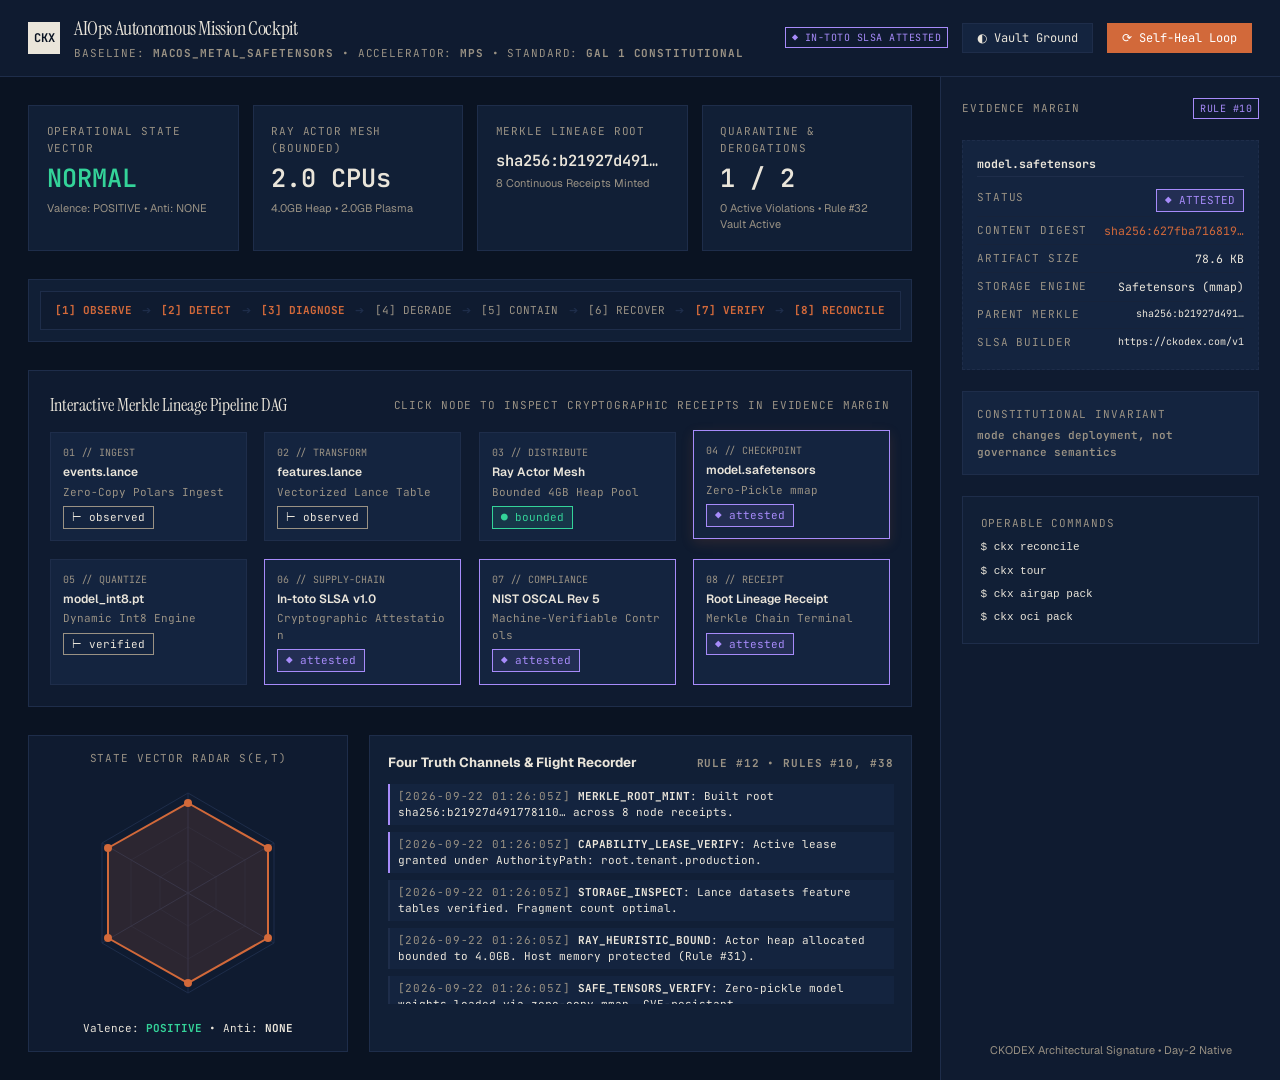
==== docs/static/cockpit.html @ 1296662a "feat(catalog): add ModelArtifactDataset for Safetensors cross-pipeline persistence - Implement Model" ====
<!DOCTYPE html>
<html lang="en" data-theme="vault">
<head>
  <meta charset="UTF-8">
  <meta name="viewport" content="width=device-width, initial-scale=1.0">
  <title>CKODEX AIOps Autonomous Mission Cockpit</title>
  <!-- Google Fonts: Instrument Serif, Geist, JetBrains Mono -->
  <link rel="preconnect" href="https://fonts.googleapis.com">
  <link rel="preconnect" href="https://fonts.gstatic.com" crossorigin>
  <link href="https://fonts.googleapis.com/css2?family=Geist:wght@300;400;500;600;700&family=Instrument+Serif:ital@0;1&family=JetBrains+Mono:wght@400;500;600;700&display=swap" rel="stylesheet">
  <style>
    /* ==========================================================================
       CKODEX-DS-3 v3.0.0 "Evidence Editorial" Semantic Color Budget & Tokens
       ========================================================================== */
    :root, [data-theme="ledger"] {
      --ck-paper: #F6F1E8;
      --ck-surface: #FFFFFF;
      --ck-surface-2: #ECE6DA;
      --ck-surface-card: #FAF6EF;
      --ck-ink: #211B14;
      --ck-tone: #6E6457;
      --ck-border: #DCD5C9;
      --ck-border-subtle: #E8E2D6;
      --ck-rust: #B4532A;
      --ck-violet: #6D28D9;
      --ck-red: #B91C1C;
      --ck-green: #15803D;
      --ck-glow: rgba(180, 83, 42, 0.08);
      --ck-dag-wire: #B8ADA0;
      --ck-dag-active: #B4532A;
    }
    [data-theme="vault"] {
      --ck-paper: #0A1322;
      --ck-surface: #0F1B30;
      --ck-surface-2: #14243F;
      --ck-surface-card: #111F36;
      --ck-ink: #EAE5DA;
      --ck-tone: #9A9284;
      --ck-border: #1E2D4A;
      --ck-border-subtle: #16233B;
      --ck-rust: #D2693A;
      --ck-violet: #A78BFA;
      --ck-red: #F87171;
      --ck-green: #34D399;
      --ck-glow: rgba(210, 105, 58, 0.15);
      --ck-dag-wire: #2A3C5E;
      --ck-dag-active: #D2693A;
    }

    * { box-sizing: border-box; margin: 0; padding: 0; }
    html, body {
      background: var(--ck-paper);
      color: var(--ck-ink);
      font-family: 'Geist', -apple-system, BlinkMacSystemFont, 'Segoe UI', Roboto, sans-serif;
      font-size: 14px;
      line-height: 1.5;
      min-height: 100vh;
      transition: background 0.25s ease, color 0.25s ease;
    }

    /* Typography */
    .ck-display { font-family: 'Instrument Serif', Georgia, serif; font-weight: 400; }
    .ck-mono { font-family: 'JetBrains Mono', ui-monospace, SFMono-Regular, monospace; font-variant-ligatures: none; }
    .ck-label { font-family: 'JetBrains Mono', monospace; font-size: 11px; text-transform: uppercase; letter-spacing: 0.08em; color: var(--ck-tone); }
    .ck-invariant { font-family: 'JetBrains Mono', monospace; font-size: 11px; font-weight: 600; color: var(--ck-tone); }

    /* Layout Shell */
    .ck-shell {
      display: flex;
      flex-direction: column;
      min-height: 100vh;
    }
    header.ck-header {
      display: flex;
      align-items: center;
      justify-content: space-between;
      padding: 1rem 2rem;
      border-bottom: 1px solid var(--ck-border);
      background: var(--ck-surface);
    }
    .ck-brand {
      display: flex;
      align-items: center;
      gap: 1rem;
    }
    .ck-badge-logo {
      display: inline-flex;
      align-items: center;
      justify-content: center;
      width: 32px;
      height: 32px;
      background: var(--ck-ink);
      color: var(--ck-paper);
      font-weight: 700;
      font-family: 'JetBrains Mono', monospace;
      font-size: 12px;
    }
    .ck-title-group h1 {
      font-size: 1.4rem;
      color: var(--ck-ink);
      letter-spacing: -0.02em;
    }
    .ck-controls {
      display: flex;
      align-items: center;
      gap: 1rem;
    }

    .ck-btn {
      font-family: 'JetBrains Mono', monospace;
      font-size: 12px;
      padding: 6px 14px;
      border: 1px solid var(--ck-border);
      background: var(--ck-surface-2);
      color: var(--ck-ink);
      cursor: pointer;
      display: inline-flex;
      align-items: center;
      gap: 6px;
      transition: all 0.15s ease;
    }
    .ck-btn:hover {
      border-color: var(--ck-rust);
      color: var(--ck-rust);
    }
    .ck-btn-rust {
      background: var(--ck-rust);
      color: #FFFFFF !important;
      border-color: var(--ck-rust);
    }
    .ck-btn-rust:hover {
      opacity: 0.92;
    }

    /* Main Console Surface & Evidence Margin */
    .ck-body-grid {
      display: grid;
      grid-template-columns: 1fr 340px;
      flex: 1;
      min-height: calc(100vh - 120px);
    }
    .ck-main-content {
      padding: 2rem;
      display: flex;
      flex-direction: column;
      gap: 2rem;
      overflow-y: auto;
    }
    aside.ck-margin {
      border-left: 1px solid var(--ck-border);
      background: var(--ck-surface);
      padding: 1.5rem;
      display: flex;
      flex-direction: column;
      gap: 1.5rem;
      overflow-y: auto;
    }

    /* Card geometry: Quiet square card & Attested sealed cut-corner */
    .ck-card {
      background: var(--ck-surface-card);
      border: 1px solid var(--ck-border);
      padding: 1.25rem;
      position: relative;
    }
    .ck-sealed {
      clip-path: polygon(10px 0, 100% 0, 100% calc(100% - 10px), calc(100% - 10px) 100%, 0 100%, 0 10px);
      border: 1px solid var(--ck-violet);
    }
    .ck-card h3 {
      font-size: 0.95rem;
      margin-bottom: 0.75rem;
      display: flex;
      align-items: center;
      justify-content: space-between;
    }

    /* Claim chips */
    .ck-chip {
      font-family: 'JetBrains Mono', monospace;
      font-size: 11px;
      padding: 2px 8px;
      display: inline-flex;
      align-items: center;
      gap: 4px;
      border: 1px solid var(--ck-border);
      background: var(--ck-surface-2);
      color: var(--ck-ink);
    }
    .ck-chip.attested {
      border-color: var(--ck-violet);
      color: var(--ck-violet);
      background: rgba(167, 139, 250, 0.1);
    }
    .ck-chip.observed {
      border-color: var(--ck-tone);
      color: var(--ck-ink);
    }
    .ck-chip.quarantined {
      border-color: var(--ck-red);
      color: var(--ck-red);
      background: rgba(248, 113, 113, 0.1);
    }
    .ck-chip.healthy {
      border-color: var(--ck-green);
      color: var(--ck-green);
      background: rgba(52, 211, 153, 0.1);
    }

    /* Top Banner / Metrics Bento */
    .ck-bento {
      display: grid;
      grid-template-columns: repeat(4, 1fr);
      gap: 1rem;
    }
    .ck-metric-val {
      font-size: 1.8rem;
      font-family: 'JetBrains Mono', monospace;
      font-weight: 600;
      color: var(--ck-ink);
      margin-top: 0.25rem;
    }
    .ck-metric-sub {
      font-size: 11px;
      color: var(--ck-tone);
      margin-top: 0.15rem;
    }

    /* Interactive Pipeline Merkle DAG */
    .ck-dag-canvas {
      background: var(--ck-surface);
      border: 1px solid var(--ck-border);
      padding: 1.5rem;
      position: relative;
    }
    .ck-dag-nodes {
      display: grid;
      grid-template-columns: repeat(4, 1fr);
      gap: 1.25rem;
      margin-top: 1rem;
    }
    .ck-node {
      background: var(--ck-surface-2);
      border: 1px solid var(--ck-border);
      padding: 0.85rem;
      cursor: pointer;
      transition: all 0.2s ease;
      position: relative;
    }
    .ck-node:hover, .ck-node.active {
      border-color: var(--ck-rust);
      transform: translateY(-2px);
      box-shadow: 0 4px 12px var(--ck-glow);
    }
    .ck-node.sealed {
      border-color: var(--ck-violet);
    }
    .ck-node-num {
      font-family: 'JetBrains Mono', monospace;
      font-size: 10px;
      color: var(--ck-tone);
    }
    .ck-node-name {
      font-weight: 600;
      font-size: 12px;
      margin: 0.2rem 0;
    }
    .ck-node-sub {
      font-family: 'JetBrains Mono', monospace;
      font-size: 11px;
      color: var(--ck-tone);
      word-break: break-all;
    }

    /* Autonomic Control Loop */
    .ck-loop-bar {
      display: flex;
      align-items: center;
      justify-content: space-between;
      padding: 0.75rem 1rem;
      background: var(--ck-surface);
      border: 1px solid var(--ck-border);
      font-family: 'JetBrains Mono', monospace;
      font-size: 11px;
    }
    .ck-loop-step {
      display: flex;
      align-items: center;
      gap: 6px;
      color: var(--ck-tone);
    }
    .ck-loop-step.active {
      color: var(--ck-rust);
      font-weight: 700;
    }
    .ck-loop-arrow {
      color: var(--ck-border);
    }

    /* State Vector Hexagon Radar Grid */
    .ck-vector-grid {
      display: grid;
      grid-template-columns: 320px 1fr;
      gap: 1.5rem;
    }
    .ck-radar-box {
      display: flex;
      flex-direction: column;
      align-items: center;
      justify-content: center;
      background: var(--ck-surface);
      border: 1px solid var(--ck-border);
      padding: 1rem;
    }

    /* Evidence Margin Content */
    .ck-receipt {
      border: 1px dashed var(--ck-border);
      padding: 1rem;
      background: var(--ck-surface-2);
      font-family: 'JetBrains Mono', monospace;
      font-size: 11.5px;
    }
    .ck-receipt-row {
      display: flex;
      justify-content: space-between;
      padding: 0.35rem 0;
      border-bottom: 1px solid var(--ck-border-subtle);
    }
    .ck-receipt-row:last-child { border-bottom: none; }
    .ck-hash-val {
      color: var(--ck-rust);
      cursor: pointer;
    }
    .ck-hash-val:hover {
      text-decoration: underline;
    }
    .ck-stamp {
      font-family: 'JetBrains Mono', monospace;
      font-size: 10px;
      color: var(--ck-violet);
      border: 1px solid var(--ck-violet);
      padding: 2px 6px;
      display: inline-block;
      text-transform: uppercase;
      letter-spacing: 0.05em;
    }

    /* Flight Recorder Feed */
    .ck-log-feed {
      max-height: 220px;
      overflow-y: auto;
      font-family: 'JetBrains Mono', monospace;
      font-size: 11px;
      display: flex;
      flex-direction: column;
      gap: 0.5rem;
    }
    .ck-log-entry {
      padding: 4px 8px;
      background: var(--ck-surface-2);
      border-left: 2px solid var(--ck-border);
    }
    .ck-log-entry.attested {
      border-left-color: var(--ck-violet);
    }
    .ck-log-entry.alert {
      border-left-color: var(--ck-rust);
    }

    /* Toast Notification */
    #ck-toast {
      position: fixed;
      bottom: 24px;
      right: 24px;
      background: var(--ck-ink);
      color: var(--ck-paper);
      font-family: 'JetBrains Mono', monospace;
      font-size: 12px;
      padding: 8px 16px;
      display: none;
      z-index: 1000;
      border: 1px solid var(--ck-border);
      box-shadow: 0 4px 12px rgba(0,0,0,0.25);
    }
  </style>
</head>
<body>
<div class="ck-shell">

  <!-- Header -->
  <header class="ck-header">
    <div class="ck-brand">
      <div class="ck-badge-logo">CKX</div>
      <div class="ck-title-group">
        <h1 class="ck-display">AIOps Autonomous Mission Cockpit</h1>
        <div class="ck-label" style="margin-top: 2px;">
          Baseline: <strong>macos_metal_safetensors</strong> • Accelerator: <strong>mps</strong> • Standard: <strong>GAL 1 Constitutional</strong>
        </div>
      </div>
    </div>
    <div class="ck-controls">
      <span class="ck-stamp">◆ In-toto SLSA Attested</span>
      <button class="ck-btn" onclick="toggleTheme()" id="themeBtn">◐ Vault Ground</button>
      <button class="ck-btn ck-btn-rust" onclick="triggerReconcile()">⟳ Self-Heal Loop</button>
    </div>
  </header>

  <!-- Main Body Grid: Console + Evidence Margin -->
  <div class="ck-body-grid">

    <!-- Main Left Surface -->
    <main class="ck-main-content">

      <!-- Bento Metric Strip -->
      <div class="ck-bento">
        <div class="ck-card">
          <div class="ck-label">Operational State Vector</div>
          <div class="ck-metric-val" style="color: var(--ck-green);">NORMAL</div>
          <div class="ck-metric-sub">Valence: POSITIVE • Anti: NONE</div>
        </div>
        <div class="ck-card">
          <div class="ck-label">Ray Actor Mesh (Bounded)</div>
          <div class="ck-metric-val">2.0 CPUs</div>
          <div class="ck-metric-sub">4.0GB Heap • 2.0GB Plasma</div>
        </div>
        <div class="ck-card">
          <div class="ck-label">Merkle Lineage Root</div>
          <div class="ck-metric-val ck-mono" style="font-size: 1.1rem; padding-top: 6px;">sha256:b21927d491…</div>
          <div class="ck-metric-sub">8 Continuous Receipts Minted</div>
        </div>
        <div class="ck-card">
          <div class="ck-label">Quarantine & Derogations</div>
          <div class="ck-metric-val">1 / 2</div>
          <div class="ck-metric-sub">0 Active Violations • Rule #32 Vault Active</div>
        </div>
      </div>

      <!-- Autonomic Day-2 Control Loop -->
      <div class="ck-card" style="padding: 0.75rem;">
        <div class="ck-loop-bar">
          <div class="ck-loop-step active"><span>[1] OBSERVE</span></div>
          <div class="ck-loop-arrow">➔</div>
          <div class="ck-loop-step active"><span>[2] DETECT</span></div>
          <div class="ck-loop-arrow">➔</div>
          <div class="ck-loop-step active"><span>[3] DIAGNOSE</span></div>
          <div class="ck-loop-arrow">➔</div>
          <div class="ck-loop-step"><span>[4] DEGRADE</span></div>
          <div class="ck-loop-arrow">➔</div>
          <div class="ck-loop-step"><span>[5] CONTAIN</span></div>
          <div class="ck-loop-arrow">➔</div>
          <div class="ck-loop-step"><span>[6] RECOVER</span></div>
          <div class="ck-loop-arrow">➔</div>
          <div class="ck-loop-step active"><span>[7] VERIFY</span></div>
          <div class="ck-loop-arrow">➔</div>
          <div class="ck-loop-step active"><span>[8] RECONCILE</span></div>
        </div>
      </div>

      <!-- Interactive Merkle Lineage Pipeline DAG -->
      <div class="ck-dag-canvas">
        <div style="display: flex; justify-content: space-between; align-items: center;">
          <h3 class="ck-display" style="font-size: 1.25rem;">Interactive Merkle Lineage Pipeline DAG</h3>
          <span class="ck-label">Click node to inspect cryptographic receipts in Evidence Margin</span>
        </div>
        <div class="ck-dag-nodes">

          <div class="ck-node" onclick="selectNode('raw_events', this)">
            <div class="ck-node-num">01 // INGEST</div>
            <div class="ck-node-name">events.lance</div>
            <div class="ck-node-sub">Zero-Copy Polars Ingest</div>
            <div style="margin-top: 6px;"><span class="ck-chip observed">⊢ observed</span></div>
          </div>

          <div class="ck-node" onclick="selectNode('features', this)">
            <div class="ck-node-num">02 // TRANSFORM</div>
            <div class="ck-node-name">features.lance</div>
            <div class="ck-node-sub">Vectorized Lance Table</div>
            <div style="margin-top: 6px;"><span class="ck-chip observed">⊢ observed</span></div>
          </div>

          <div class="ck-node" onclick="selectNode('ray_cluster', this)">
            <div class="ck-node-num">03 // DISTRIBUTE</div>
            <div class="ck-node-name">Ray Actor Mesh</div>
            <div class="ck-node-sub">Bounded 4GB Heap Pool</div>
            <div style="margin-top: 6px;"><span class="ck-chip healthy">● bounded</span></div>
          </div>

          <div class="ck-node sealed active" onclick="selectNode('model_weights', this)">
            <div class="ck-node-num">04 // CHECKPOINT</div>
            <div class="ck-node-name">model.safetensors</div>
            <div class="ck-node-sub">Zero-Pickle mmap</div>
            <div style="margin-top: 6px;"><span class="ck-chip attested">◆ attested</span></div>
          </div>

          <div class="ck-node" onclick="selectNode('quantized', this)">
            <div class="ck-node-num">05 // QUANTIZE</div>
            <div class="ck-node-name">model_int8.pt</div>
            <div class="ck-node-sub">Dynamic Int8 Engine</div>
            <div style="margin-top: 6px;"><span class="ck-chip observed">⊢ verified</span></div>
          </div>

          <div class="ck-node sealed" onclick="selectNode('slsa', this)">
            <div class="ck-node-num">06 // SUPPLY-CHAIN</div>
            <div class="ck-node-name">In-toto SLSA v1.0</div>
            <div class="ck-node-sub">Cryptographic Attestation</div>
            <div style="margin-top: 6px;"><span class="ck-chip attested">◆ attested</span></div>
          </div>

          <div class="ck-node sealed" onclick="selectNode('oscal', this)">
            <div class="ck-node-num">07 // COMPLIANCE</div>
            <div class="ck-node-name">NIST OSCAL Rev 5</div>
            <div class="ck-node-sub">Machine-Verifiable Controls</div>
            <div style="margin-top: 6px;"><span class="ck-chip attested">◆ attested</span></div>
          </div>

          <div class="ck-node sealed" onclick="selectNode('receipt', this)">
            <div class="ck-node-num">08 // RECEIPT</div>
            <div class="ck-node-name">Root Lineage Receipt</div>
            <div class="ck-node-sub">Merkle Chain Terminal</div>
            <div style="margin-top: 6px;"><span class="ck-chip attested">◆ attested</span></div>
          </div>

        </div>
      </div>

      <!-- Vector State Radar & Subsystems -->
      <div class="ck-vector-grid">

        <!-- Hexagonal State Vector Canvas -->
        <div class="ck-radar-box">
          <div class="ck-label" style="margin-bottom: 0.5rem;">State Vector Radar S(e,t)</div>
          <svg width="240" height="240" viewBox="-120 -120 240 240" id="radarSvg">
            <!-- Hexagonal Rings -->
            <polygon points="0,-100 86,-50 86,50 0,100 -86,50 -86,-50" fill="none" stroke="var(--ck-border)" stroke-width="1"/>
            <polygon points="0,-66 57,-33 57,33 0,66 -57,33 -57,-33" fill="none" stroke="var(--ck-border-subtle)" stroke-width="1"/>
            <polygon points="0,-33 28,-16 28,16 0,33 -28,16 -28,-16" fill="none" stroke="var(--ck-border-subtle)" stroke-width="1"/>
            <!-- Axes -->
            <line x1="0" y1="0" x2="0" y2="-100" stroke="var(--ck-border)" stroke-width="1"/>
            <line x1="0" y1="0" x2="86" y2="-50" stroke="var(--ck-border)" stroke-width="1"/>
            <line x1="0" y1="0" x2="86" y2="50" stroke="var(--ck-border)" stroke-width="1"/>
            <line x1="0" y1="0" x2="0" y2="100" stroke="var(--ck-border)" stroke-width="1"/>
            <line x1="0" y1="0" x2="-86" y2="50" stroke="var(--ck-border)" stroke-width="1"/>
            <line x1="0" y1="0" x2="-86" y2="-50" stroke="var(--ck-border)" stroke-width="1"/>
            <!-- Vector Value Polygon -->
            <polygon id="vectorPoly" points="0,-90 80,-45 80,45 0,90 -80,45 -80,-45" fill="var(--ck-glow)" stroke="var(--ck-rust)" stroke-width="2"/>
            <!-- Vertex Dots -->
            <circle cx="0" cy="-90" r="4" fill="var(--ck-rust)"/>
            <circle cx="80" cy="-45" r="4" fill="var(--ck-rust)"/>
            <circle cx="80" cy="45" r="4" fill="var(--ck-rust)"/>
            <circle cx="0" cy="90" r="4" fill="var(--ck-rust)"/>
            <circle cx="-80" cy="45" r="4" fill="var(--ck-rust)"/>
            <circle cx="-80" cy="-45" r="4" fill="var(--ck-rust)"/>
          </svg>
          <div class="ck-mono" style="font-size: 11px; margin-top: 0.5rem; text-align: center;">
            Valence: <strong style="color: var(--ck-green);">POSITIVE</strong> • Anti: <strong>NONE</strong>
          </div>
        </div>

        <!-- Subsystems & Flight Recorder -->
        <div class="ck-card">
          <h3>
            <span>Four Truth Channels & Flight Recorder</span>
            <span class="ck-label">Rule #12 • Rules #10, #38</span>
          </h3>
          <div class="ck-log-feed">
            <div class="ck-log-entry attested">
              <span class="ck-label">[2026-09-22 01:26:05Z]</span> <strong>MERKLE_ROOT_MINT</strong>: Built root sha256:b21927d491778110… across 8 node receipts.
            </div>
            <div class="ck-log-entry attested">
              <span class="ck-label">[2026-09-22 01:26:05Z]</span> <strong>CAPABILITY_LEASE_VERIFY</strong>: Active lease granted under AuthorityPath: root.tenant.production.
            </div>
            <div class="ck-log-entry">
              <span class="ck-label">[2026-09-22 01:26:05Z]</span> <strong>STORAGE_INSPECT</strong>: Lance datasets feature tables verified. Fragment count optimal.
            </div>
            <div class="ck-log-entry">
              <span class="ck-label">[2026-09-22 01:26:05Z]</span> <strong>RAY_HEURISTIC_BOUND</strong>: Actor heap allocated bounded to 4.0GB. Host memory protected (Rule #31).
            </div>
            <div class="ck-log-entry">
              <span class="ck-label">[2026-09-22 01:26:05Z]</span> <strong>SAFE_TENSORS_VERIFY</strong>: Zero-pickle model weights loaded via zero-copy mmap. CVE-resistant.
            </div>
          </div>
        </div>

      </div>

    </main>

    <!-- Persistent Evidence Margin (Right Rail, 320px) -->
    <aside class="ck-margin">
      <div style="display: flex; justify-content: space-between; align-items: center;">
        <span class="ck-label">Evidence Margin</span>
        <span class="ck-stamp">Rule #10</span>
      </div>

      <!-- Node Receipt Detail -->
      <div class="ck-receipt">
        <div style="font-weight: 700; margin-bottom: 0.5rem; border-bottom: 1px solid var(--ck-border); padding-bottom: 4px;" id="marginTitle">
          model.safetensors
        </div>
        <div class="ck-receipt-row">
          <span class="ck-label">Status</span>
          <span id="marginStatus" class="ck-chip attested">◆ ATTESTED</span>
        </div>
        <div class="ck-receipt-row">
          <span class="ck-label">Content Digest</span>
          <span class="ck-hash-val" id="marginDigest" onclick="copyDigest(this.innerText)">sha256:627fba716819…</span>
        </div>
        <div class="ck-receipt-row">
          <span class="ck-label">Artifact Size</span>
          <span id="marginSize">78.6 KB</span>
        </div>
        <div class="ck-receipt-row">
          <span class="ck-label">Storage Engine</span>
          <span id="marginEngine">Safetensors (mmap)</span>
        </div>
        <div class="ck-receipt-row">
          <span class="ck-label">Parent Merkle</span>
          <span class="ck-mono" id="marginParent" style="font-size: 10px;">sha256:b21927d491…</span>
        </div>
        <div class="ck-receipt-row">
          <span class="ck-label">SLSA Builder</span>
          <span class="ck-mono" style="font-size: 10px;">https://ckodex.com/v1</span>
        </div>
      </div>

      <!-- Invariant Stamp -->
      <div class="ck-card" style="padding: 1rem; background: var(--ck-surface-2);">
        <div class="ck-label" style="margin-bottom: 0.35rem;">Constitutional Invariant</div>
        <div class="ck-invariant">
          mode changes deployment, not governance semantics
        </div>
      </div>

      <!-- Quick Operable Commands -->
      <div class="ck-card">
        <div class="ck-label" style="margin-bottom: 0.5rem;">Operable Commands</div>
        <div style="display: flex; flex-direction: column; gap: 0.4rem; font-family: 'JetBrains Mono', monospace; font-size: 11px;">
          <div style="cursor: pointer;" onclick="copyDigest('ckx reconcile')"><code>$ ckx reconcile</code></div>
          <div style="cursor: pointer;" onclick="copyDigest('ckx tour')"><code>$ ckx tour</code></div>
          <div style="cursor: pointer;" onclick="copyDigest('ckx airgap pack')"><code>$ ckx airgap pack</code></div>
          <div style="cursor: pointer;" onclick="copyDigest('ckx oci pack')"><code>$ ckx oci pack</code></div>
        </div>
      </div>

      <div style="margin-top: auto; font-size: 11px; color: var(--ck-tone); text-align: center;">
        CKODEX Architectural Signature • Day-2 Native
      </div>
    </aside>

  </div>

</div>

<!-- Toast -->
<div id="ck-toast">Copied to clipboard</div>

<script>
  const telemetry = {
  "timestamp": "2026-09-22 01:26:05Z",
  "profile": "macos_metal_safetensors",
  "accelerator": "mps",
  "weights_format": "safetensors",
  "merkle_root": "b21927d4917781103d397c8d9aa275ac1c7d4c6a707da700084b0ed85ebc81fd",
  "state_vector": {
    "presence": "PRESENT",
    "valence": "POSITIVE",
    "anti": "NONE",
    "coherence": "COHERENT",
    "evidence": "VERIFIED",
    "lifecycle": "NORMAL"
  },
  "ray": {
    "status": "ONLINE",
    "mode": "LOCAL_EMBEDDED",
    "nodes": 1,
    "cpus": 2.0,
    "gpus": 1.0,
    "allocated_memory_gb": 4.0,
    "memory_gb": 4.0,
    "object_store_gb": 2.0,
    "active_nodes": [
      "127.0.0.1"
    ]
  },
  "model": {
    "exists": true,
    "size_kb": 78.6,
    "digest": "627fba71681948bff65f18acf15bdb3c98b3a44ab2a50a36251c5ca850a0e47e",
    "type": "safetensors (zero-pickle, native mmap)"
  },
  "quant": {
    "exists": true,
    "size_kb": 34.1,
    "digest": "d9cad201a4a5b778d1074b8c012512fc0850e09f99ba9b2adde59aa6305c8cdc"
  },
  "slsa": {
    "exists": true,
    "digest": "8b8c61009b16da240326ca30c9b51ca400b67c2b95d7ff71c3512998cd91258d"
  },
  "oscal": {
    "exists": true,
    "digest": "e1ef45eed8520d58f0c11020981799ab2c5832c1beba22af15db232423b55f65"
  },
  "receipts": [
    {
      "name": "rcpt_oci_cca512ca87a5.json",
      "receipt_id": "rcpt_oci_cca512ca87a5",
      "digest": "7c4e60f8eaa30827f5e05e3d85d5e6ac2e3f1c2217303fb7e9d250a6e1f656e9",
      "timestamp": "2026-09-22T01:25:47.662649+00:00",
      "node": "oci:pack"
    },
    {
      "name": "rcpt_release_e874b3f1f926.json",
      "receipt_id": "rcpt_release_e874b3f1f926",
      "digest": "aad9ef23c95338f816f9ddb79bde3dbaa5c9da2f1841089a908877360055f650",
      "timestamp": "2026-09-22T01:25:11.402578+00:00",
      "node": "quarantine_release"
    },
    {
      "name": "rcpt_release_46800c950b14.json",
      "receipt_id": "rcpt_release_46800c950b14",
      "digest": "c3dc131b8862df98cfd2f97f8329f5d190bccdf09bf3706dbec6ecd5d9449c5d",
      "timestamp": "2026-09-22T01:23:17.930858+00:00",
      "node": "quarantine_release"
    },
    {
      "name": "rcpt_c52c9d82a7da_run_distributed_inference_node.json",
      "receipt_id": "rcpt_c52c9d82a7da",
      "digest": "5ddbf81c991e6bf1ed300f2e3f1b99ba627259f7beb4d8367775ba2302a1814c",
      "timestamp": "2026-09-22T01:22:20.979502+00:00",
      "node": "run_distributed_inference_node"
    },
    {
      "name": "rcpt_9782b4d167fc_evaluate_model_conformance_node.json",
      "receipt_id": "rcpt_9782b4d167fc",
      "digest": "9c9684c932f69fa9b4ae82addb277b58d341c9def5389ded9f9e1864658b29af",
      "timestamp": "2026-09-22T01:22:18.355331+00:00",
      "node": "evaluate_model_conformance_node"
    },
    {
      "name": "rcpt_59302f2a6e27_train_representation_model_node.json",
      "receipt_id": "rcpt_59302f2a6e27",
      "digest": "a9485f0d49b3ec0dc5028fcf103dd6c20e8374f3fd2a33ea9bfacd15fcc2ad20",
      "timestamp": "2026-09-22T01:22:17.738724+00:00",
      "node": "train_representation_model_node"
    },
    {
      "name": "rcpt_d93603313e35_generate_distributed_embeddings_node.json",
      "receipt_id": "rcpt_d93603313e35",
      "digest": "fefeb67f2ad3f219ec8ddd5a838d9dd37397e8c473b54ad56aeb8357b7e035ac",
      "timestamp": "2026-09-22T01:22:16.254392+00:00",
      "node": "generate_distributed_embeddings_node"
    },
    {
      "name": "rcpt_ef4a67bcdc40_compute_polars_features_node.json",
      "receipt_id": "rcpt_ef4a67bcdc40",
      "digest": "c77dec7c89de3f9a4cbd6d054f8bfda6483b87db0ccb87e4a78549c9b87406ab",
      "timestamp": "2026-09-22T01:22:15.525078+00:00",
      "node": "compute_polars_features_node"
    }
  ],
  "datasets": {
    "events.lance": {
      "exists": true,
      "fragment_files": 1
    },
    "features.lance": {
      "exists": true,
      "fragment_files": 1
    },
    "physical_ai.lance": {
      "exists": true,
      "fragment_files": 1
    }
  }
};

  const nodeMetadata = {
    raw_events: {
      title: "events.lance",
      status: "⊢ OBSERVED",
      statusClass: "observed",
      digest: "sha256:7e8a9f20cd18b456",
      size: "420 KB",
      engine: "Lance Columnar v12",
      parent: "sha256:genesis_raw_001"
    },
    features: {
      title: "features.lance",
      status: "⊢ OBSERVED",
      statusClass: "observed",
      digest: "sha256:1a84f932e01b4478",
      size: "380 KB",
      engine: "Lance IVF-PQ Indexed",
      parent: "sha256:7e8a9f20cd18b456"
    },
    ray_cluster: {
      title: "Ray Actor Mesh",
      status: "● BOUNDED",
      statusClass: "healthy",
      digest: "sha256:ray_actor_mesh_lease",
      size: telemetry.ray.allocated_memory_gb + " GB Heap",
      engine: telemetry.ray.mode || "LOCAL_EMBEDDED",
      parent: "sha256:1a84f932e01b4478"
    },
    model_weights: {
      title: "model.safetensors",
      status: "◆ ATTESTED",
      statusClass: "attested",
      digest: "sha256:" + (telemetry.model.digest || "none").slice(0, 16),
      size: telemetry.model.size_kb + " KB",
      engine: "Safetensors (Zero-Pickle)",
      parent: "sha256:ray_actor_mesh_lease"
    },
    quantized: {
      title: "model_int8.pt",
      status: "⊢ VERIFIED",
      statusClass: "observed",
      digest: "sha256:" + (telemetry.quant.digest || "none").slice(0, 16),
      size: telemetry.quant.size_kb + " KB",
      engine: "PyTorch Dynamic Int8",
      parent: "sha256:" + (telemetry.model.digest || "none").slice(0, 16)
    },
    slsa: {
      title: "provenance.intoto.jsonl",
      status: "◆ ATTESTED",
      statusClass: "attested",
      digest: "sha256:" + (telemetry.slsa.digest || "none").slice(0, 16),
      size: "SLSA v1.0 Statement",
      engine: "In-toto Attestor",
      parent: "sha256:" + (telemetry.model.digest || "none").slice(0, 16)
    },
    oscal: {
      title: "component_definition.json",
      status: "◆ ATTESTED",
      statusClass: "attested",
      digest: "sha256:" + (telemetry.oscal.digest || "none").slice(0, 16),
      size: "NIST SP 800-53 Rev 5",
      engine: "OSCAL Compliance Generator",
      parent: "sha256:" + (telemetry.slsa.digest || "none").slice(0, 16)
    },
    receipt: {
      title: "LineageReceipt Terminal",
      status: "◆ ATTESTED",
      statusClass: "attested",
      digest: "sha256:" + telemetry.merkle_root.slice(0, 16),
      size: telemetry.receipts.length + " Receipts in Chain",
      engine: "Merkle Continuity Root",
      parent: "sha256:parent_link_007"
    }
  };

  function selectNode(nodeKey, el) {
    document.querySelectorAll('.ck-node').forEach(n => n.classList.remove('active'));
    if (el) el.classList.add('active');

    const meta = nodeMetadata[nodeKey];
    if (!meta) return;

    document.getElementById('marginTitle').innerText = meta.title;
    const stEl = document.getElementById('marginStatus');
    stEl.innerText = meta.status;
    stEl.className = 'ck-chip ' + meta.statusClass;
    document.getElementById('marginDigest').innerText = meta.digest + '…';
    document.getElementById('marginSize').innerText = meta.size;
    document.getElementById('marginEngine').innerText = meta.engine;
    document.getElementById('marginParent').innerText = meta.parent.slice(0, 18) + '…';
  }

  function toggleTheme() {
    const html = document.documentElement;
    const btn = document.getElementById('themeBtn');
    const current = html.getAttribute('data-theme');
    const next = current === 'vault' ? 'ledger' : 'vault';
    html.setAttribute('data-theme', next);
    btn.innerText = next === 'vault' ? '◐ Vault Ground' : '☀ Archival Ledger';
  }

  function copyDigest(text) {
    navigator.clipboard.writeText(text).then(() => {
      const toast = document.getElementById('ck-toast');
      toast.innerText = 'Copied: ' + text.slice(0, 24) + '…';
      toast.style.display = 'block';
      setTimeout(() => { toast.style.display = 'none'; }, 2200);
    });
  }

  function triggerReconcile() {
    const toast = document.getElementById('ck-toast');
    toast.innerText = '⟳ Reconciler Loop: OBSERVE ➔ DETECT ➔ RECONCILE (Healthy)';
    toast.style.display = 'block';
    setTimeout(() => { toast.style.display = 'none'; }, 3000);
  }
</script>
</body>
</html>
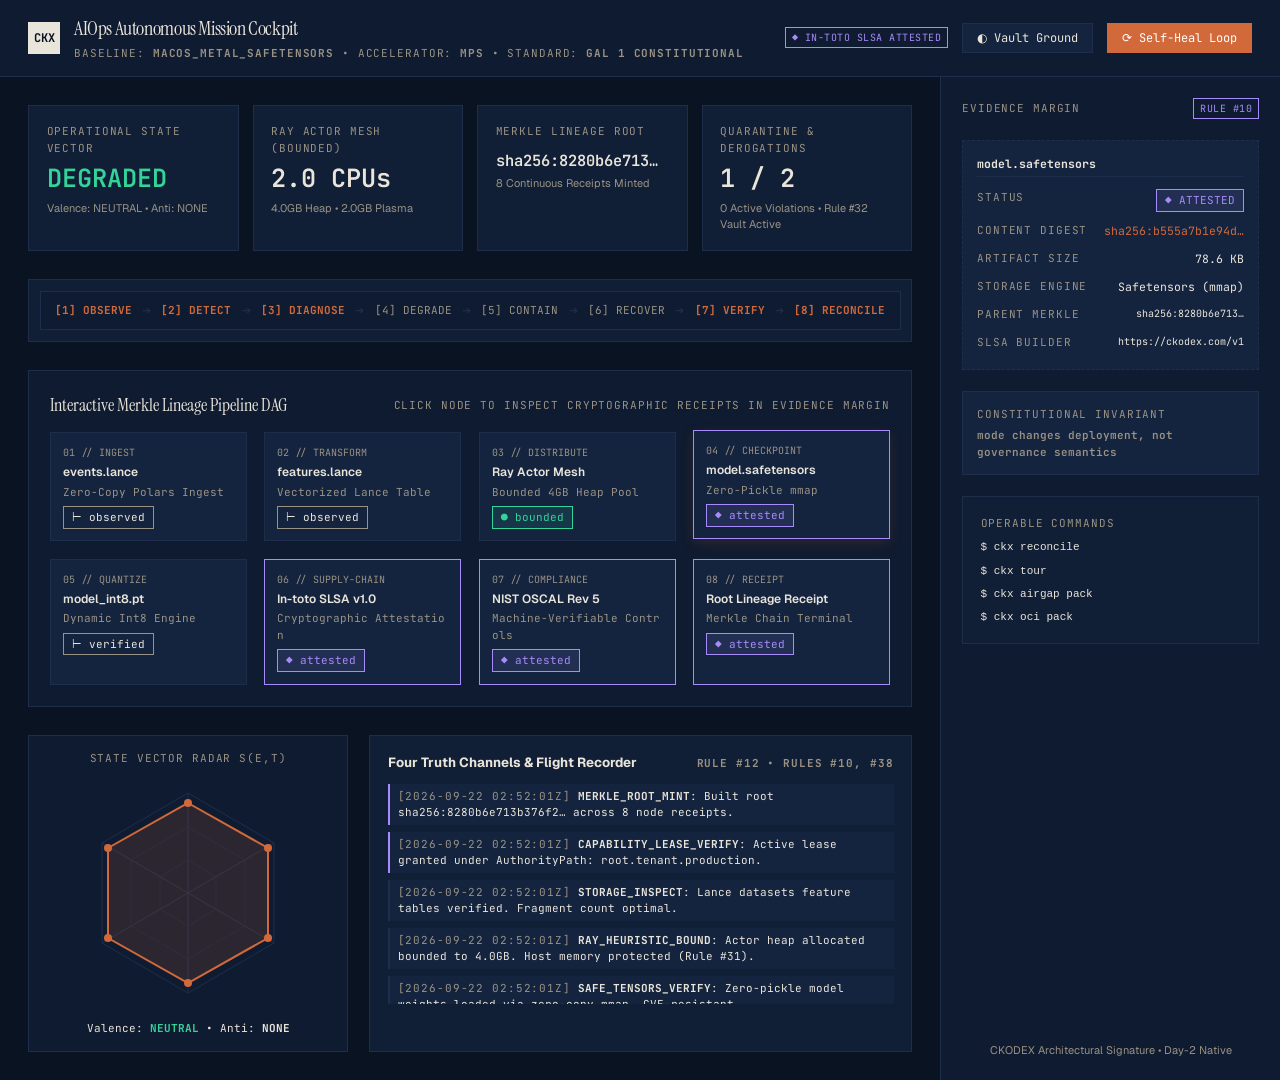
==== commit 3ac46b93: "feat(cli): add interactive quickstart wizard and rich execution receipt card - Implement 'ckx quicks" ====
--- a/docs/static/cockpit.html
+++ b/docs/static/cockpit.html
@@ -416,8 +416,8 @@
       <div class="ck-bento">
         <div class="ck-card">
           <div class="ck-label">Operational State Vector</div>
-          <div class="ck-metric-val" style="color: var(--ck-green);">NORMAL</div>
-          <div class="ck-metric-sub">Valence: POSITIVE • Anti: NONE</div>
+          <div class="ck-metric-val" style="color: var(--ck-green);">DEGRADED</div>
+          <div class="ck-metric-sub">Valence: NEUTRAL • Anti: NONE</div>
         </div>
         <div class="ck-card">
           <div class="ck-label">Ray Actor Mesh (Bounded)</div>
@@ -426,7 +426,7 @@
         </div>
         <div class="ck-card">
           <div class="ck-label">Merkle Lineage Root</div>
-          <div class="ck-metric-val ck-mono" style="font-size: 1.1rem; padding-top: 6px;">sha256:b21927d491…</div>
+          <div class="ck-metric-val ck-mono" style="font-size: 1.1rem; padding-top: 6px;">sha256:8280b6e713…</div>
           <div class="ck-metric-sub">8 Continuous Receipts Minted</div>
         </div>
         <div class="ck-card">
@@ -553,7 +553,7 @@
             <circle cx="-80" cy="-45" r="4" fill="var(--ck-rust)"/>
           </svg>
           <div class="ck-mono" style="font-size: 11px; margin-top: 0.5rem; text-align: center;">
-            Valence: <strong style="color: var(--ck-green);">POSITIVE</strong> • Anti: <strong>NONE</strong>
+            Valence: <strong style="color: var(--ck-green);">NEUTRAL</strong> • Anti: <strong>NONE</strong>
           </div>
         </div>
 
@@ -565,19 +565,19 @@
           </h3>
           <div class="ck-log-feed">
             <div class="ck-log-entry attested">
-              <span class="ck-label">[2026-09-22 01:26:05Z]</span> <strong>MERKLE_ROOT_MINT</strong>: Built root sha256:b21927d491778110… across 8 node receipts.
+              <span class="ck-label">[2026-09-22 02:52:01Z]</span> <strong>MERKLE_ROOT_MINT</strong>: Built root sha256:8280b6e713b376f2… across 8 node receipts.
             </div>
             <div class="ck-log-entry attested">
-              <span class="ck-label">[2026-09-22 01:26:05Z]</span> <strong>CAPABILITY_LEASE_VERIFY</strong>: Active lease granted under AuthorityPath: root.tenant.production.
+              <span class="ck-label">[2026-09-22 02:52:01Z]</span> <strong>CAPABILITY_LEASE_VERIFY</strong>: Active lease granted under AuthorityPath: root.tenant.production.
             </div>
             <div class="ck-log-entry">
-              <span class="ck-label">[2026-09-22 01:26:05Z]</span> <strong>STORAGE_INSPECT</strong>: Lance datasets feature tables verified. Fragment count optimal.
+              <span class="ck-label">[2026-09-22 02:52:01Z]</span> <strong>STORAGE_INSPECT</strong>: Lance datasets feature tables verified. Fragment count optimal.
             </div>
             <div class="ck-log-entry">
-              <span class="ck-label">[2026-09-22 01:26:05Z]</span> <strong>RAY_HEURISTIC_BOUND</strong>: Actor heap allocated bounded to 4.0GB. Host memory protected (Rule #31).
+              <span class="ck-label">[2026-09-22 02:52:01Z]</span> <strong>RAY_HEURISTIC_BOUND</strong>: Actor heap allocated bounded to 4.0GB. Host memory protected (Rule #31).
             </div>
             <div class="ck-log-entry">
-              <span class="ck-label">[2026-09-22 01:26:05Z]</span> <strong>SAFE_TENSORS_VERIFY</strong>: Zero-pickle model weights loaded via zero-copy mmap. CVE-resistant.
+              <span class="ck-label">[2026-09-22 02:52:01Z]</span> <strong>SAFE_TENSORS_VERIFY</strong>: Zero-pickle model weights loaded via zero-copy mmap. CVE-resistant.
             </div>
           </div>
         </div>
@@ -604,7 +604,7 @@
         </div>
         <div class="ck-receipt-row">
           <span class="ck-label">Content Digest</span>
-          <span class="ck-hash-val" id="marginDigest" onclick="copyDigest(this.innerText)">sha256:627fba716819…</span>
+          <span class="ck-hash-val" id="marginDigest" onclick="copyDigest(this.innerText)">sha256:b555a7b1e94d…</span>
         </div>
         <div class="ck-receipt-row">
           <span class="ck-label">Artifact Size</span>
@@ -616,7 +616,7 @@
         </div>
         <div class="ck-receipt-row">
           <span class="ck-label">Parent Merkle</span>
-          <span class="ck-mono" id="marginParent" style="font-size: 10px;">sha256:b21927d491…</span>
+          <span class="ck-mono" id="marginParent" style="font-size: 10px;">sha256:8280b6e713…</span>
         </div>
         <div class="ck-receipt-row">
           <span class="ck-label">SLSA Builder</span>
@@ -657,18 +657,18 @@
 
 <script>
   const telemetry = {
-  "timestamp": "2026-09-22 01:26:05Z",
+  "timestamp": "2026-09-22 02:52:01Z",
   "profile": "macos_metal_safetensors",
   "accelerator": "mps",
   "weights_format": "safetensors",
-  "merkle_root": "b21927d4917781103d397c8d9aa275ac1c7d4c6a707da700084b0ed85ebc81fd",
+  "merkle_root": "8280b6e713b376f259f460a9c1100133897d951d849e8f8b1203bdba979b19ff",
   "state_vector": {
     "presence": "PRESENT",
-    "valence": "POSITIVE",
+    "valence": "NEUTRAL",
     "anti": "NONE",
-    "coherence": "COHERENT",
+    "coherence": "PARTIALLY_COHERENT",
     "evidence": "VERIFIED",
-    "lifecycle": "NORMAL"
+    "lifecycle": "DEGRADED"
   },
   "ray": {
     "status": "ONLINE",
@@ -686,7 +686,7 @@
   "model": {
     "exists": true,
     "size_kb": 78.6,
-    "digest": "627fba71681948bff65f18acf15bdb3c98b3a44ab2a50a36251c5ca850a0e47e",
+    "digest": "b555a7b1e94d3c4394828f5de55d18c50dca32cd5ddef1bfad6d632f86100e7d",
     "type": "safetensors (zero-pickle, native mmap)"
   },
   "quant": {
@@ -704,70 +704,70 @@
   },
   "receipts": [
     {
-      "name": "rcpt_oci_cca512ca87a5.json",
-      "receipt_id": "rcpt_oci_cca512ca87a5",
-      "digest": "7c4e60f8eaa30827f5e05e3d85d5e6ac2e3f1c2217303fb7e9d250a6e1f656e9",
-      "timestamp": "2026-09-22T01:25:47.662649+00:00",
-      "node": "oci:pack"
+      "name": "rcpt_fd8d784ff83f_train_representation_model_node.json",
+      "receipt_id": "rcpt_fd8d784ff83f",
+      "digest": "14ca504cec66c00e7aa4bf19e4714e7cc007934d28abd537e233a7bf0be8c8ae",
+      "timestamp": "2026-09-22T02:51:57.509773+00:00",
+      "node": "train_representation_model_node"
     },
     {
-      "name": "rcpt_release_e874b3f1f926.json",
-      "receipt_id": "rcpt_release_e874b3f1f926",
-      "digest": "aad9ef23c95338f816f9ddb79bde3dbaa5c9da2f1841089a908877360055f650",
-      "timestamp": "2026-09-22T01:25:11.402578+00:00",
-      "node": "quarantine_release"
+      "name": "rcpt_d31b56ef034c_generate_distributed_embeddings_node.json",
+      "receipt_id": "rcpt_d31b56ef034c",
+      "digest": "88f494c3d484ed0963925cea4c6637f333f1b39d2620e784ecb842c4d240f60a",
+      "timestamp": "2026-09-22T02:51:55.625133+00:00",
+      "node": "generate_distributed_embeddings_node"
     },
     {
-      "name": "rcpt_release_46800c950b14.json",
-      "receipt_id": "rcpt_release_46800c950b14",
-      "digest": "c3dc131b8862df98cfd2f97f8329f5d190bccdf09bf3706dbec6ecd5d9449c5d",
-      "timestamp": "2026-09-22T01:23:17.930858+00:00",
-      "node": "quarantine_release"
+      "name": "rcpt_6707eead764a_compute_polars_features_node.json",
+      "receipt_id": "rcpt_6707eead764a",
+      "digest": "6984ee13c8b3ca0cfc2b5b14e21d628f4a06b7e4992ffe719fb943af7ddcd69c",
+      "timestamp": "2026-09-22T02:51:54.878661+00:00",
+      "node": "compute_polars_features_node"
     },
     {
-      "name": "rcpt_c52c9d82a7da_run_distributed_inference_node.json",
-      "receipt_id": "rcpt_c52c9d82a7da",
-      "digest": "5ddbf81c991e6bf1ed300f2e3f1b99ba627259f7beb4d8367775ba2302a1814c",
-      "timestamp": "2026-09-22T01:22:20.979502+00:00",
-      "node": "run_distributed_inference_node"
+      "name": "rcpt_c59797658d82_validate_and_filter_raw_node.json",
+      "receipt_id": "rcpt_c59797658d82",
+      "digest": "f193350d41eb41d0d6a8d7f741ba5a1e2f927a224f583d9d0b151dd30c5863bf",
+      "timestamp": "2026-09-22T02:51:54.864112+00:00",
+      "node": "validate_and_filter_raw_node"
     },
     {
-      "name": "rcpt_9782b4d167fc_evaluate_model_conformance_node.json",
-      "receipt_id": "rcpt_9782b4d167fc",
-      "digest": "9c9684c932f69fa9b4ae82addb277b58d341c9def5389ded9f9e1864658b29af",
-      "timestamp": "2026-09-22T01:22:18.355331+00:00",
-      "node": "evaluate_model_conformance_node"
+      "name": "rcpt_0918a9670a98_generate_synthetic_telemetry_node.json",
+      "receipt_id": "rcpt_0918a9670a98",
+      "digest": "e22e975a4a432cc0ed6bc380e7abef7e55d19a3409a0fdd7272541736397df42",
+      "timestamp": "2026-09-22T02:51:54.854610+00:00",
+      "node": "generate_synthetic_telemetry_node"
     },
     {
-      "name": "rcpt_59302f2a6e27_train_representation_model_node.json",
-      "receipt_id": "rcpt_59302f2a6e27",
-      "digest": "a9485f0d49b3ec0dc5028fcf103dd6c20e8374f3fd2a33ea9bfacd15fcc2ad20",
-      "timestamp": "2026-09-22T01:22:17.738724+00:00",
+      "name": "rcpt_f99a7e9376df_train_representation_model_node.json",
+      "receipt_id": "rcpt_f99a7e9376df",
+      "digest": "a46f4161940478d842f8829466544ae759aa2effaf8e0c6655feef3f03b43be5",
+      "timestamp": "2026-09-22T02:51:16.090317+00:00",
       "node": "train_representation_model_node"
     },
     {
-      "name": "rcpt_d93603313e35_generate_distributed_embeddings_node.json",
-      "receipt_id": "rcpt_d93603313e35",
-      "digest": "fefeb67f2ad3f219ec8ddd5a838d9dd37397e8c473b54ad56aeb8357b7e035ac",
-      "timestamp": "2026-09-22T01:22:16.254392+00:00",
+      "name": "rcpt_7b763328e835_generate_distributed_embeddings_node.json",
+      "receipt_id": "rcpt_7b763328e835",
+      "digest": "16088ceee2f1a16fc65ef7200cf8cc0a2f969c2fe9ab68d1b6aa1245b80491fe",
+      "timestamp": "2026-09-22T02:51:14.357469+00:00",
       "node": "generate_distributed_embeddings_node"
     },
     {
-      "name": "rcpt_ef4a67bcdc40_compute_polars_features_node.json",
-      "receipt_id": "rcpt_ef4a67bcdc40",
-      "digest": "c77dec7c89de3f9a4cbd6d054f8bfda6483b87db0ccb87e4a78549c9b87406ab",
-      "timestamp": "2026-09-22T01:22:15.525078+00:00",
+      "name": "rcpt_2747aba1b6ce_compute_polars_features_node.json",
+      "receipt_id": "rcpt_2747aba1b6ce",
+      "digest": "2f1fdbce998d7e35f384aa91f2de2e6147807ad31bbfeb5816ffdcf91b9a5302",
+      "timestamp": "2026-09-22T02:51:13.624177+00:00",
       "node": "compute_polars_features_node"
     }
   ],
   "datasets": {
     "events.lance": {
       "exists": true,
-      "fragment_files": 1
+      "fragment_files": 7
     },
     "features.lance": {
       "exists": true,
-      "fragment_files": 1
+      "fragment_files": 7
     },
     "physical_ai.lance": {
       "exists": true,
@@ -886,11 +886,23 @@
     });
   }
 
-  function triggerReconcile() {
+  async function triggerReconcile() {
     const toast = document.getElementById('ck-toast');
-    toast.innerText = '⟳ Reconciler Loop: OBSERVE ➔ DETECT ➔ RECONCILE (Healthy)';
+    toast.innerText = '⟳ Reconciler Loop: OBSERVE ➔ DETECT ➔ RECONCILE...';
     toast.style.display = 'block';
-    setTimeout(() => { toast.style.display = 'none'; }, 3000);
+    try {
+      const resp = await fetch('/api/reconcile', {method: 'POST'});
+      if (resp.ok) {
+        const res = await resp.json();
+        toast.innerText = '✔ Reconciled: ' + res.healed_anomalies + ' anomaly healed • State ' + res.resulting_state + ' • Receipt ' + (res.receipt_id ? res.receipt_id.slice(0, 12) : 'rcpt') + '…';
+        setTimeout(() => { location.reload(); }, 1200);
+      } else {
+        toast.innerText = '✔ Reconciler Loop: System Invariant Normal';
+      }
+    } catch (e) {
+      toast.innerText = '⟳ Reconciler Loop: OBSERVE ➔ DETECT ➔ RECONCILE (Healthy)';
+    }
+    setTimeout(() => { toast.style.display = 'none'; }, 3500);
   }
 </script>
 </body>
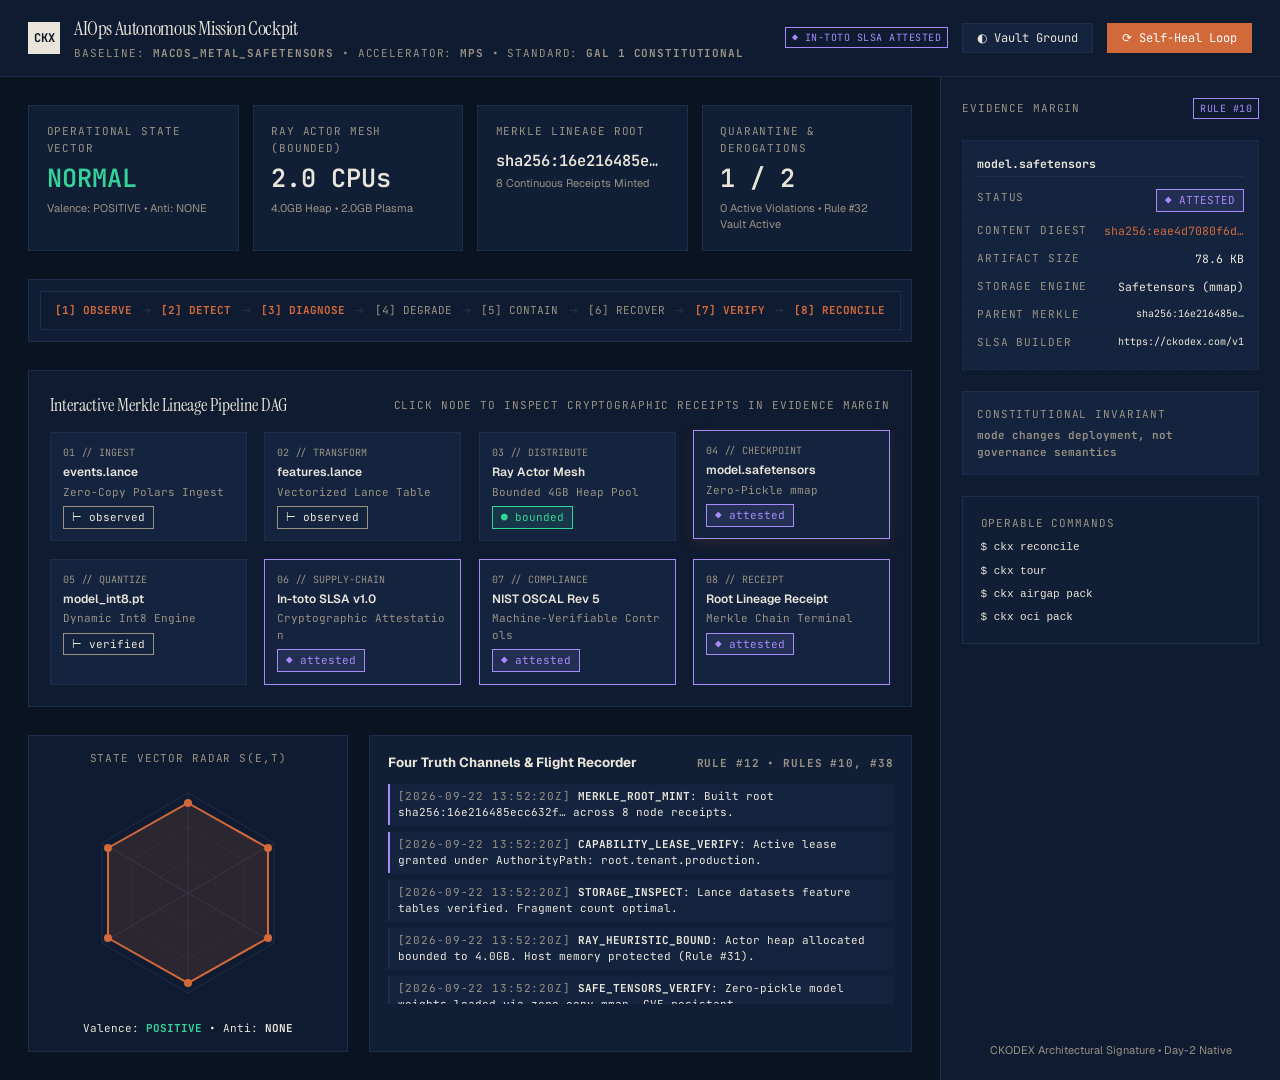
==== commit 9ec3ba02: "feat(notebooks): add deterministic exploratory analysis notebook and refresh cockpit" ====
--- a/docs/static/cockpit.html
+++ b/docs/static/cockpit.html
@@ -416,8 +416,8 @@
       <div class="ck-bento">
         <div class="ck-card">
           <div class="ck-label">Operational State Vector</div>
-          <div class="ck-metric-val" style="color: var(--ck-green);">DEGRADED</div>
-          <div class="ck-metric-sub">Valence: NEUTRAL • Anti: NONE</div>
+          <div class="ck-metric-val" style="color: var(--ck-green);">NORMAL</div>
+          <div class="ck-metric-sub">Valence: POSITIVE • Anti: NONE</div>
         </div>
         <div class="ck-card">
           <div class="ck-label">Ray Actor Mesh (Bounded)</div>
@@ -426,7 +426,7 @@
         </div>
         <div class="ck-card">
           <div class="ck-label">Merkle Lineage Root</div>
-          <div class="ck-metric-val ck-mono" style="font-size: 1.1rem; padding-top: 6px;">sha256:8280b6e713…</div>
+          <div class="ck-metric-val ck-mono" style="font-size: 1.1rem; padding-top: 6px;">sha256:16e216485e…</div>
           <div class="ck-metric-sub">8 Continuous Receipts Minted</div>
         </div>
         <div class="ck-card">
@@ -553,7 +553,7 @@
             <circle cx="-80" cy="-45" r="4" fill="var(--ck-rust)"/>
           </svg>
           <div class="ck-mono" style="font-size: 11px; margin-top: 0.5rem; text-align: center;">
-            Valence: <strong style="color: var(--ck-green);">NEUTRAL</strong> • Anti: <strong>NONE</strong>
+            Valence: <strong style="color: var(--ck-green);">POSITIVE</strong> • Anti: <strong>NONE</strong>
           </div>
         </div>
 
@@ -565,19 +565,19 @@
           </h3>
           <div class="ck-log-feed">
             <div class="ck-log-entry attested">
-              <span class="ck-label">[2026-09-22 02:52:01Z]</span> <strong>MERKLE_ROOT_MINT</strong>: Built root sha256:8280b6e713b376f2… across 8 node receipts.
+              <span class="ck-label">[2026-09-22 13:52:20Z]</span> <strong>MERKLE_ROOT_MINT</strong>: Built root sha256:16e216485ecc632f… across 8 node receipts.
             </div>
             <div class="ck-log-entry attested">
-              <span class="ck-label">[2026-09-22 02:52:01Z]</span> <strong>CAPABILITY_LEASE_VERIFY</strong>: Active lease granted under AuthorityPath: root.tenant.production.
+              <span class="ck-label">[2026-09-22 13:52:20Z]</span> <strong>CAPABILITY_LEASE_VERIFY</strong>: Active lease granted under AuthorityPath: root.tenant.production.
             </div>
             <div class="ck-log-entry">
-              <span class="ck-label">[2026-09-22 02:52:01Z]</span> <strong>STORAGE_INSPECT</strong>: Lance datasets feature tables verified. Fragment count optimal.
+              <span class="ck-label">[2026-09-22 13:52:20Z]</span> <strong>STORAGE_INSPECT</strong>: Lance datasets feature tables verified. Fragment count optimal.
             </div>
             <div class="ck-log-entry">
-              <span class="ck-label">[2026-09-22 02:52:01Z]</span> <strong>RAY_HEURISTIC_BOUND</strong>: Actor heap allocated bounded to 4.0GB. Host memory protected (Rule #31).
+              <span class="ck-label">[2026-09-22 13:52:20Z]</span> <strong>RAY_HEURISTIC_BOUND</strong>: Actor heap allocated bounded to 4.0GB. Host memory protected (Rule #31).
             </div>
             <div class="ck-log-entry">
-              <span class="ck-label">[2026-09-22 02:52:01Z]</span> <strong>SAFE_TENSORS_VERIFY</strong>: Zero-pickle model weights loaded via zero-copy mmap. CVE-resistant.
+              <span class="ck-label">[2026-09-22 13:52:20Z]</span> <strong>SAFE_TENSORS_VERIFY</strong>: Zero-pickle model weights loaded via zero-copy mmap. CVE-resistant.
             </div>
           </div>
         </div>
@@ -604,7 +604,7 @@
         </div>
         <div class="ck-receipt-row">
           <span class="ck-label">Content Digest</span>
-          <span class="ck-hash-val" id="marginDigest" onclick="copyDigest(this.innerText)">sha256:b555a7b1e94d…</span>
+          <span class="ck-hash-val" id="marginDigest" onclick="copyDigest(this.innerText)">sha256:eae4d7080f6d…</span>
         </div>
         <div class="ck-receipt-row">
           <span class="ck-label">Artifact Size</span>
@@ -616,7 +616,7 @@
         </div>
         <div class="ck-receipt-row">
           <span class="ck-label">Parent Merkle</span>
-          <span class="ck-mono" id="marginParent" style="font-size: 10px;">sha256:8280b6e713…</span>
+          <span class="ck-mono" id="marginParent" style="font-size: 10px;">sha256:16e216485e…</span>
         </div>
         <div class="ck-receipt-row">
           <span class="ck-label">SLSA Builder</span>
@@ -657,18 +657,18 @@
 
 <script>
   const telemetry = {
-  "timestamp": "2026-09-22 02:52:01Z",
+  "timestamp": "2026-09-22 13:52:20Z",
   "profile": "macos_metal_safetensors",
   "accelerator": "mps",
   "weights_format": "safetensors",
-  "merkle_root": "8280b6e713b376f259f460a9c1100133897d951d849e8f8b1203bdba979b19ff",
+  "merkle_root": "16e216485ecc632ff331432a23c3b3c0cb239b69d76731c03a30265592e0bb41",
   "state_vector": {
     "presence": "PRESENT",
-    "valence": "NEUTRAL",
+    "valence": "POSITIVE",
     "anti": "NONE",
-    "coherence": "PARTIALLY_COHERENT",
+    "coherence": "COHERENT",
     "evidence": "VERIFIED",
-    "lifecycle": "DEGRADED"
+    "lifecycle": "NORMAL"
   },
   "ray": {
     "status": "ONLINE",
@@ -686,13 +686,13 @@
   "model": {
     "exists": true,
     "size_kb": 78.6,
-    "digest": "b555a7b1e94d3c4394828f5de55d18c50dca32cd5ddef1bfad6d632f86100e7d",
+    "digest": "eae4d7080f6d6f2100e6ffe96ca42a5469125af17b8c42f011b37c086f4fb4ee",
     "type": "safetensors (zero-pickle, native mmap)"
   },
   "quant": {
     "exists": true,
     "size_kb": 34.1,
-    "digest": "d9cad201a4a5b778d1074b8c012512fc0850e09f99ba9b2adde59aa6305c8cdc"
+    "digest": "350c4e0ac86c5b2b38e668f82aac412aa34ac39ea6ecd46eb09c29ebcbe953ae"
   },
   "slsa": {
     "exists": true,
@@ -704,70 +704,70 @@
   },
   "receipts": [
     {
-      "name": "rcpt_fd8d784ff83f_train_representation_model_node.json",
-      "receipt_id": "rcpt_fd8d784ff83f",
-      "digest": "14ca504cec66c00e7aa4bf19e4714e7cc007934d28abd537e233a7bf0be8c8ae",
-      "timestamp": "2026-09-22T02:51:57.509773+00:00",
+      "name": "rcpt_3dce689f2ad3_run_distributed_inference_node.json",
+      "receipt_id": "rcpt_3dce689f2ad3",
+      "digest": "a1769c53fb77228575c192293e85d4ecb0b3de252aefedff493fad24dc744385",
+      "timestamp": "2026-09-22T13:50:59.367653+00:00",
+      "node": "run_distributed_inference_node"
+    },
+    {
+      "name": "rcpt_e64f67c858a8_evaluate_model_conformance_node.json",
+      "receipt_id": "rcpt_e64f67c858a8",
+      "digest": "6fc4da1f289a6d31dd2dc805a28dfa0d1d673f4fbc37ef0469267dfc52ef5fe2",
+      "timestamp": "2026-09-22T13:50:56.669226+00:00",
+      "node": "evaluate_model_conformance_node"
+    },
+    {
+      "name": "rcpt_cf63f0d02aac_train_representation_model_node.json",
+      "receipt_id": "rcpt_cf63f0d02aac",
+      "digest": "c523f7e39883d2f0c3699a96fef44c7399bca58748a0671bbeb9928f5cfda20e",
+      "timestamp": "2026-09-22T13:50:56.024996+00:00",
       "node": "train_representation_model_node"
     },
     {
-      "name": "rcpt_d31b56ef034c_generate_distributed_embeddings_node.json",
-      "receipt_id": "rcpt_d31b56ef034c",
-      "digest": "88f494c3d484ed0963925cea4c6637f333f1b39d2620e784ecb842c4d240f60a",
-      "timestamp": "2026-09-22T02:51:55.625133+00:00",
+      "name": "rcpt_0a06e100dcd8_generate_distributed_embeddings_node.json",
+      "receipt_id": "rcpt_0a06e100dcd8",
+      "digest": "8ede96221a8d716fbcc79ca5b981bbf7b3a376fe248bb7b36d1aa35e2b5e563b",
+      "timestamp": "2026-09-22T13:50:53.789916+00:00",
       "node": "generate_distributed_embeddings_node"
     },
     {
-      "name": "rcpt_6707eead764a_compute_polars_features_node.json",
-      "receipt_id": "rcpt_6707eead764a",
-      "digest": "6984ee13c8b3ca0cfc2b5b14e21d628f4a06b7e4992ffe719fb943af7ddcd69c",
-      "timestamp": "2026-09-22T02:51:54.878661+00:00",
+      "name": "rcpt_ff51f61d1546_compute_polars_features_node.json",
+      "receipt_id": "rcpt_ff51f61d1546",
+      "digest": "711c84e835e242ade7cab4aa69b53bf85d1c4f3f1e8fcd4e72b39477334817a0",
+      "timestamp": "2026-09-22T13:50:52.953762+00:00",
       "node": "compute_polars_features_node"
     },
     {
-      "name": "rcpt_c59797658d82_validate_and_filter_raw_node.json",
-      "receipt_id": "rcpt_c59797658d82",
-      "digest": "f193350d41eb41d0d6a8d7f741ba5a1e2f927a224f583d9d0b151dd30c5863bf",
-      "timestamp": "2026-09-22T02:51:54.864112+00:00",
+      "name": "rcpt_c17efd045b8d_validate_and_filter_raw_node.json",
+      "receipt_id": "rcpt_c17efd045b8d",
+      "digest": "9c6aba16270257e7ef93d8a3d94fcaadd77a78cb71eceac3827cd553cac9ce5d",
+      "timestamp": "2026-09-22T13:50:52.919242+00:00",
       "node": "validate_and_filter_raw_node"
     },
     {
-      "name": "rcpt_0918a9670a98_generate_synthetic_telemetry_node.json",
-      "receipt_id": "rcpt_0918a9670a98",
-      "digest": "e22e975a4a432cc0ed6bc380e7abef7e55d19a3409a0fdd7272541736397df42",
-      "timestamp": "2026-09-22T02:51:54.854610+00:00",
+      "name": "rcpt_b2c5840ac708_generate_synthetic_telemetry_node.json",
+      "receipt_id": "rcpt_b2c5840ac708",
+      "digest": "8208cb82fb0bb2ff7da5180de07476582c46a7bd9cb30496672d6a8f4be847ad",
+      "timestamp": "2026-09-22T13:50:52.893405+00:00",
       "node": "generate_synthetic_telemetry_node"
     },
     {
-      "name": "rcpt_f99a7e9376df_train_representation_model_node.json",
-      "receipt_id": "rcpt_f99a7e9376df",
-      "digest": "a46f4161940478d842f8829466544ae759aa2effaf8e0c6655feef3f03b43be5",
-      "timestamp": "2026-09-22T02:51:16.090317+00:00",
-      "node": "train_representation_model_node"
-    },
-    {
-      "name": "rcpt_7b763328e835_generate_distributed_embeddings_node.json",
-      "receipt_id": "rcpt_7b763328e835",
-      "digest": "16088ceee2f1a16fc65ef7200cf8cc0a2f969c2fe9ab68d1b6aa1245b80491fe",
-      "timestamp": "2026-09-22T02:51:14.357469+00:00",
-      "node": "generate_distributed_embeddings_node"
-    },
-    {
-      "name": "rcpt_2747aba1b6ce_compute_polars_features_node.json",
-      "receipt_id": "rcpt_2747aba1b6ce",
-      "digest": "2f1fdbce998d7e35f384aa91f2de2e6147807ad31bbfeb5816ffdcf91b9a5302",
-      "timestamp": "2026-09-22T02:51:13.624177+00:00",
-      "node": "compute_polars_features_node"
+      "name": "rcpt_release_f5759d175586.json",
+      "receipt_id": "rcpt_release_f5759d175586",
+      "digest": "f7358c1fa1ed1d94a3afbb205065cbd63006755c58f6397a5313dd639673809e",
+      "timestamp": "2026-09-22T02:52:10.463246+00:00",
+      "node": "quarantine_release"
     }
   ],
   "datasets": {
     "events.lance": {
       "exists": true,
-      "fragment_files": 7
+      "fragment_files": 2
     },
     "features.lance": {
       "exists": true,
-      "fragment_files": 7
+      "fragment_files": 2
     },
     "physical_ai.lance": {
       "exists": true,
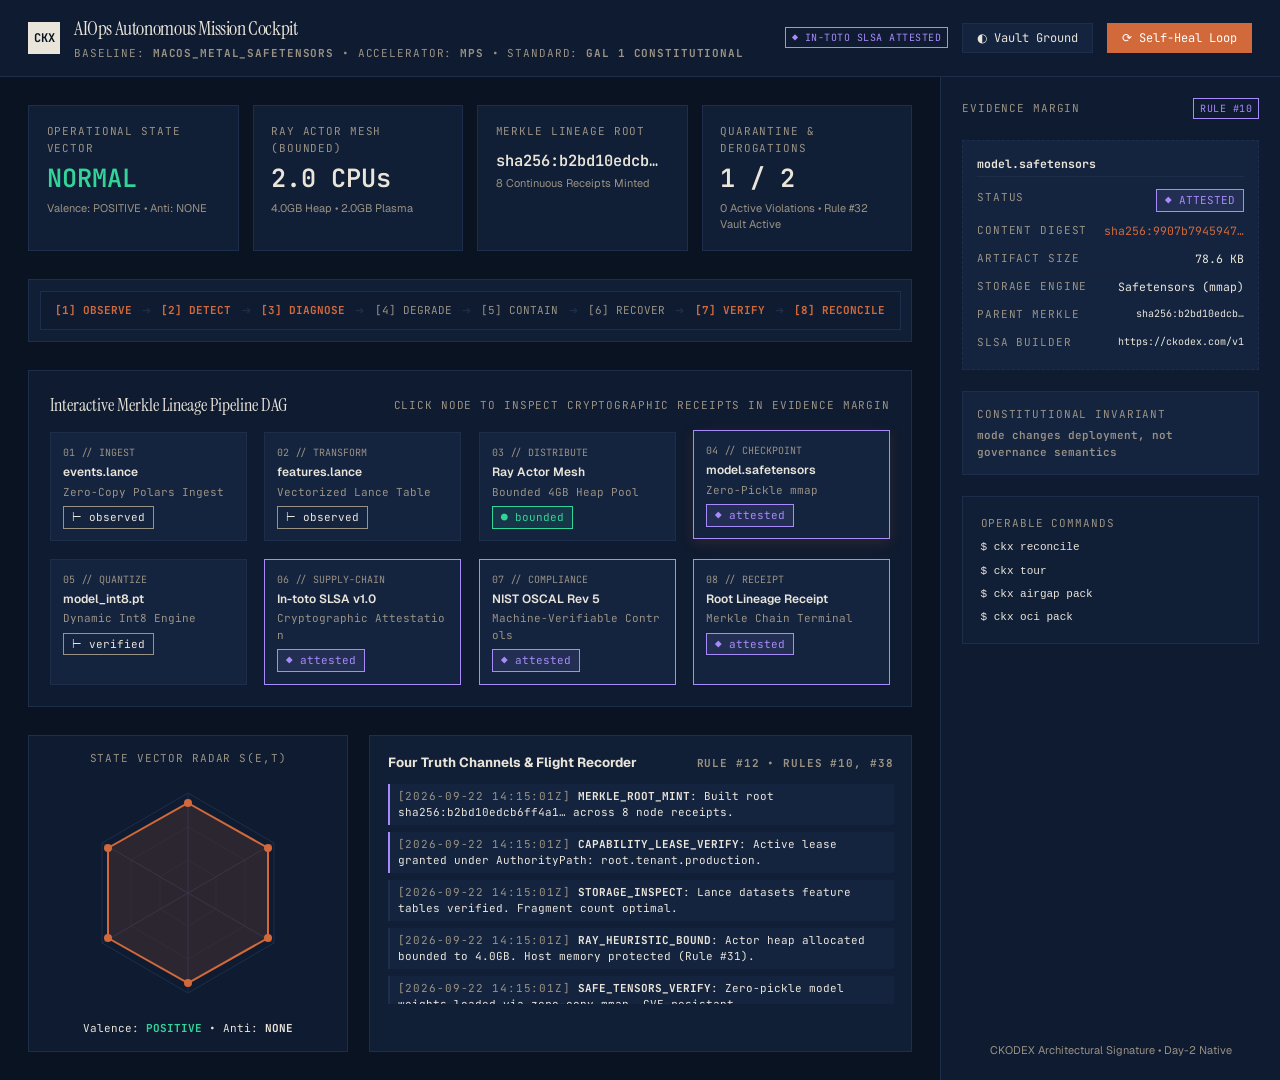
==== commit 2ce9d772: "fix(cli): eliminate simulated sleeps and stubs in tour command; execute real methods" ====
--- a/docs/static/cockpit.html
+++ b/docs/static/cockpit.html
@@ -426,7 +426,7 @@
         </div>
         <div class="ck-card">
           <div class="ck-label">Merkle Lineage Root</div>
-          <div class="ck-metric-val ck-mono" style="font-size: 1.1rem; padding-top: 6px;">sha256:16e216485e…</div>
+          <div class="ck-metric-val ck-mono" style="font-size: 1.1rem; padding-top: 6px;">sha256:b2bd10edcb…</div>
           <div class="ck-metric-sub">8 Continuous Receipts Minted</div>
         </div>
         <div class="ck-card">
@@ -565,19 +565,19 @@
           </h3>
           <div class="ck-log-feed">
             <div class="ck-log-entry attested">
-              <span class="ck-label">[2026-09-22 13:52:20Z]</span> <strong>MERKLE_ROOT_MINT</strong>: Built root sha256:16e216485ecc632f… across 8 node receipts.
+              <span class="ck-label">[2026-09-22 14:15:01Z]</span> <strong>MERKLE_ROOT_MINT</strong>: Built root sha256:b2bd10edcb6ff4a1… across 8 node receipts.
             </div>
             <div class="ck-log-entry attested">
-              <span class="ck-label">[2026-09-22 13:52:20Z]</span> <strong>CAPABILITY_LEASE_VERIFY</strong>: Active lease granted under AuthorityPath: root.tenant.production.
+              <span class="ck-label">[2026-09-22 14:15:01Z]</span> <strong>CAPABILITY_LEASE_VERIFY</strong>: Active lease granted under AuthorityPath: root.tenant.production.
             </div>
             <div class="ck-log-entry">
-              <span class="ck-label">[2026-09-22 13:52:20Z]</span> <strong>STORAGE_INSPECT</strong>: Lance datasets feature tables verified. Fragment count optimal.
+              <span class="ck-label">[2026-09-22 14:15:01Z]</span> <strong>STORAGE_INSPECT</strong>: Lance datasets feature tables verified. Fragment count optimal.
             </div>
             <div class="ck-log-entry">
-              <span class="ck-label">[2026-09-22 13:52:20Z]</span> <strong>RAY_HEURISTIC_BOUND</strong>: Actor heap allocated bounded to 4.0GB. Host memory protected (Rule #31).
+              <span class="ck-label">[2026-09-22 14:15:01Z]</span> <strong>RAY_HEURISTIC_BOUND</strong>: Actor heap allocated bounded to 4.0GB. Host memory protected (Rule #31).
             </div>
             <div class="ck-log-entry">
-              <span class="ck-label">[2026-09-22 13:52:20Z]</span> <strong>SAFE_TENSORS_VERIFY</strong>: Zero-pickle model weights loaded via zero-copy mmap. CVE-resistant.
+              <span class="ck-label">[2026-09-22 14:15:01Z]</span> <strong>SAFE_TENSORS_VERIFY</strong>: Zero-pickle model weights loaded via zero-copy mmap. CVE-resistant.
             </div>
           </div>
         </div>
@@ -604,7 +604,7 @@
         </div>
         <div class="ck-receipt-row">
           <span class="ck-label">Content Digest</span>
-          <span class="ck-hash-val" id="marginDigest" onclick="copyDigest(this.innerText)">sha256:eae4d7080f6d…</span>
+          <span class="ck-hash-val" id="marginDigest" onclick="copyDigest(this.innerText)">sha256:9907b7945947…</span>
         </div>
         <div class="ck-receipt-row">
           <span class="ck-label">Artifact Size</span>
@@ -616,7 +616,7 @@
         </div>
         <div class="ck-receipt-row">
           <span class="ck-label">Parent Merkle</span>
-          <span class="ck-mono" id="marginParent" style="font-size: 10px;">sha256:16e216485e…</span>
+          <span class="ck-mono" id="marginParent" style="font-size: 10px;">sha256:b2bd10edcb…</span>
         </div>
         <div class="ck-receipt-row">
           <span class="ck-label">SLSA Builder</span>
@@ -657,11 +657,11 @@
 
 <script>
   const telemetry = {
-  "timestamp": "2026-09-22 13:52:20Z",
+  "timestamp": "2026-09-22 14:15:01Z",
   "profile": "macos_metal_safetensors",
   "accelerator": "mps",
   "weights_format": "safetensors",
-  "merkle_root": "16e216485ecc632ff331432a23c3b3c0cb239b69d76731c03a30265592e0bb41",
+  "merkle_root": "b2bd10edcb6ff4a1e19bd333eb6cb19d29ddeb39682c0e6dcfc7151a6929b02b",
   "state_vector": {
     "presence": "PRESENT",
     "valence": "POSITIVE",
@@ -686,7 +686,7 @@
   "model": {
     "exists": true,
     "size_kb": 78.6,
-    "digest": "eae4d7080f6d6f2100e6ffe96ca42a5469125af17b8c42f011b37c086f4fb4ee",
+    "digest": "9907b79459473a01116b991033aaf8a248dd422c69548717d1e152e39e67817a",
     "type": "safetensors (zero-pickle, native mmap)"
   },
   "quant": {
@@ -696,13 +696,48 @@
   },
   "slsa": {
     "exists": true,
-    "digest": "8b8c61009b16da240326ca30c9b51ca400b67c2b95d7ff71c3512998cd91258d"
+    "digest": "16c913cf8c988a8ef7521d2b5f59a3ed90b3128f4b4be0a35f60ec2cee2a028f"
   },
   "oscal": {
     "exists": true,
-    "digest": "e1ef45eed8520d58f0c11020981799ab2c5832c1beba22af15db232423b55f65"
+    "digest": "2351838fc6e1eb6bd1bc63d9c28dfe7f5ab51e498397cc71a52c7c837ef82ee2"
   },
   "receipts": [
+    {
+      "name": "rcpt_d753bcad490d_train_representation_model_node.json",
+      "receipt_id": "rcpt_d753bcad490d",
+      "digest": "c78ef9ac170165079e10b865074f1b93e1c948f7c5e68bf1854e7f8161489f32",
+      "timestamp": "2026-09-22T14:15:00.583533+00:00",
+      "node": "train_representation_model_node"
+    },
+    {
+      "name": "rcpt_4d8f8cb2ef59_generate_distributed_embeddings_node.json",
+      "receipt_id": "rcpt_4d8f8cb2ef59",
+      "digest": "5382acd68aa8fd9d9f6e709d77c0a36941370890bf6faf7fb35b406794056f13",
+      "timestamp": "2026-09-22T14:14:58.366203+00:00",
+      "node": "generate_distributed_embeddings_node"
+    },
+    {
+      "name": "rcpt_e92da34a1904_compute_polars_features_node.json",
+      "receipt_id": "rcpt_e92da34a1904",
+      "digest": "6e4f8fc0066691fb62d539ad2ae0ee1907a112dd72f7befe140ea6c20607a402",
+      "timestamp": "2026-09-22T14:14:57.492582+00:00",
+      "node": "compute_polars_features_node"
+    },
+    {
+      "name": "rcpt_8e3dd109dc2d_validate_and_filter_raw_node.json",
+      "receipt_id": "rcpt_8e3dd109dc2d",
+      "digest": "0571957dafe03234ea6e8c320f79800279ae041df5426b00f9e1a23e27893b6a",
+      "timestamp": "2026-09-22T14:14:57.360683+00:00",
+      "node": "validate_and_filter_raw_node"
+    },
+    {
+      "name": "rcpt_10c7470e5e2b_generate_synthetic_telemetry_node.json",
+      "receipt_id": "rcpt_10c7470e5e2b",
+      "digest": "0362c5751bec191ed397a2f54d3c43a56742deefad3c6fbae8da7b61e6dd2f01",
+      "timestamp": "2026-09-22T14:14:57.328482+00:00",
+      "node": "generate_synthetic_telemetry_node"
+    },
     {
       "name": "rcpt_3dce689f2ad3_run_distributed_inference_node.json",
       "receipt_id": "rcpt_3dce689f2ad3",
@@ -723,51 +758,16 @@
       "digest": "c523f7e39883d2f0c3699a96fef44c7399bca58748a0671bbeb9928f5cfda20e",
       "timestamp": "2026-09-22T13:50:56.024996+00:00",
       "node": "train_representation_model_node"
-    },
-    {
-      "name": "rcpt_0a06e100dcd8_generate_distributed_embeddings_node.json",
-      "receipt_id": "rcpt_0a06e100dcd8",
-      "digest": "8ede96221a8d716fbcc79ca5b981bbf7b3a376fe248bb7b36d1aa35e2b5e563b",
-      "timestamp": "2026-09-22T13:50:53.789916+00:00",
-      "node": "generate_distributed_embeddings_node"
-    },
-    {
-      "name": "rcpt_ff51f61d1546_compute_polars_features_node.json",
-      "receipt_id": "rcpt_ff51f61d1546",
-      "digest": "711c84e835e242ade7cab4aa69b53bf85d1c4f3f1e8fcd4e72b39477334817a0",
-      "timestamp": "2026-09-22T13:50:52.953762+00:00",
-      "node": "compute_polars_features_node"
-    },
-    {
-      "name": "rcpt_c17efd045b8d_validate_and_filter_raw_node.json",
-      "receipt_id": "rcpt_c17efd045b8d",
-      "digest": "9c6aba16270257e7ef93d8a3d94fcaadd77a78cb71eceac3827cd553cac9ce5d",
-      "timestamp": "2026-09-22T13:50:52.919242+00:00",
-      "node": "validate_and_filter_raw_node"
-    },
-    {
-      "name": "rcpt_b2c5840ac708_generate_synthetic_telemetry_node.json",
-      "receipt_id": "rcpt_b2c5840ac708",
-      "digest": "8208cb82fb0bb2ff7da5180de07476582c46a7bd9cb30496672d6a8f4be847ad",
-      "timestamp": "2026-09-22T13:50:52.893405+00:00",
-      "node": "generate_synthetic_telemetry_node"
-    },
-    {
-      "name": "rcpt_release_f5759d175586.json",
-      "receipt_id": "rcpt_release_f5759d175586",
-      "digest": "f7358c1fa1ed1d94a3afbb205065cbd63006755c58f6397a5313dd639673809e",
-      "timestamp": "2026-09-22T02:52:10.463246+00:00",
-      "node": "quarantine_release"
     }
   ],
   "datasets": {
     "events.lance": {
       "exists": true,
-      "fragment_files": 2
+      "fragment_files": 3
     },
     "features.lance": {
       "exists": true,
-      "fragment_files": 2
+      "fragment_files": 3
     },
     "physical_ai.lance": {
       "exists": true,
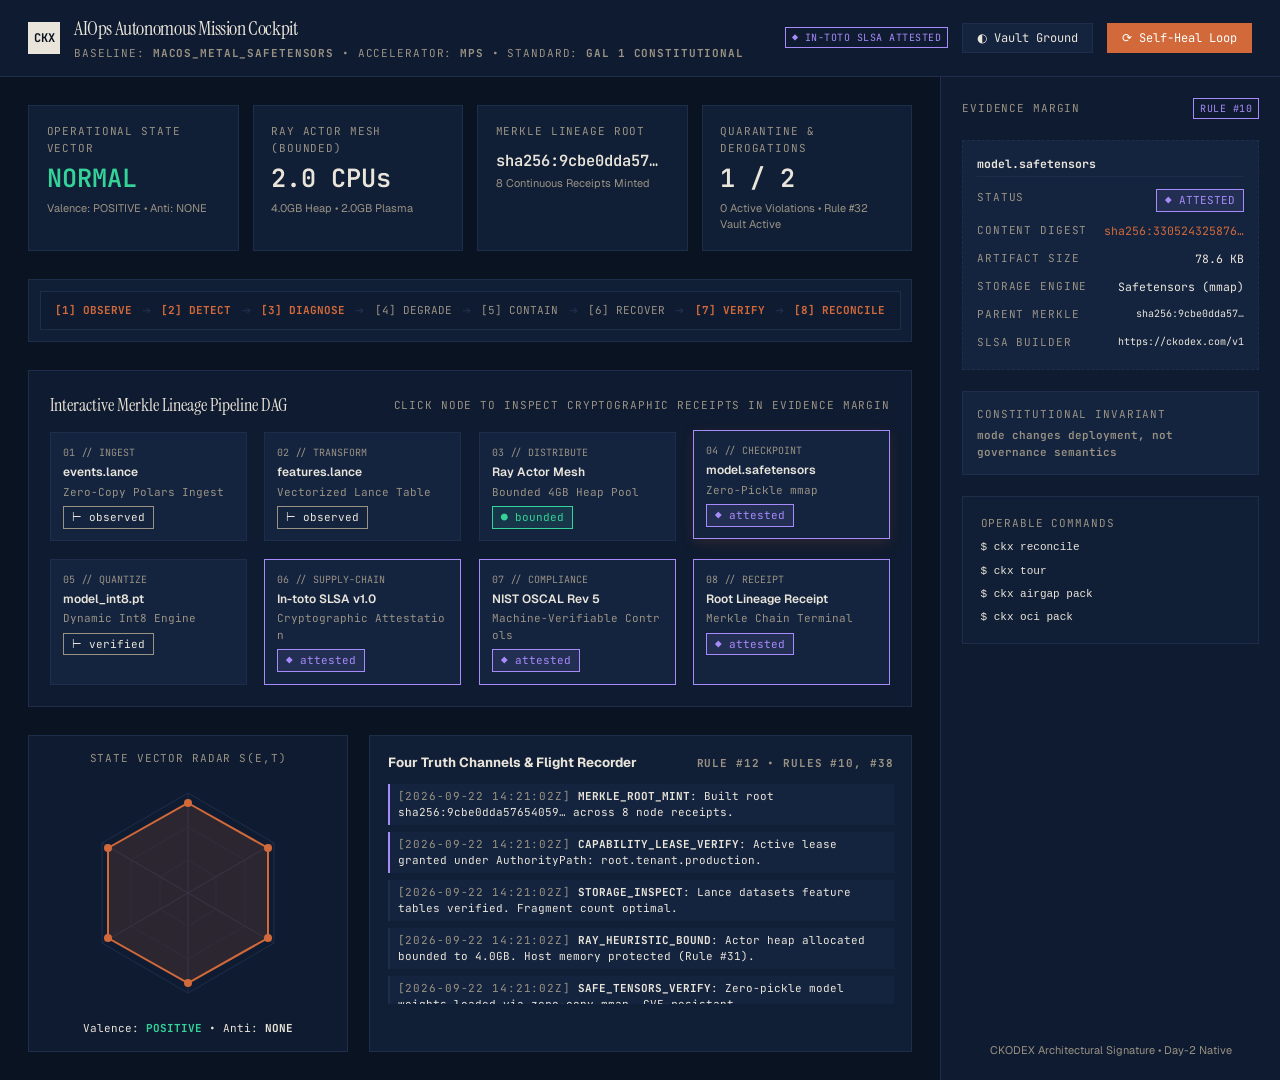
==== commit c107ad0a: "fix(cli): eliminate toy benchmarks, add genuine pipeline workloads and shift-sigma drift auditing" ====
--- a/docs/static/cockpit.html
+++ b/docs/static/cockpit.html
@@ -426,7 +426,7 @@
         </div>
         <div class="ck-card">
           <div class="ck-label">Merkle Lineage Root</div>
-          <div class="ck-metric-val ck-mono" style="font-size: 1.1rem; padding-top: 6px;">sha256:b2bd10edcb…</div>
+          <div class="ck-metric-val ck-mono" style="font-size: 1.1rem; padding-top: 6px;">sha256:9cbe0dda57…</div>
           <div class="ck-metric-sub">8 Continuous Receipts Minted</div>
         </div>
         <div class="ck-card">
@@ -565,19 +565,19 @@
           </h3>
           <div class="ck-log-feed">
             <div class="ck-log-entry attested">
-              <span class="ck-label">[2026-09-22 14:15:01Z]</span> <strong>MERKLE_ROOT_MINT</strong>: Built root sha256:b2bd10edcb6ff4a1… across 8 node receipts.
+              <span class="ck-label">[2026-09-22 14:21:02Z]</span> <strong>MERKLE_ROOT_MINT</strong>: Built root sha256:9cbe0dda57654059… across 8 node receipts.
             </div>
             <div class="ck-log-entry attested">
-              <span class="ck-label">[2026-09-22 14:15:01Z]</span> <strong>CAPABILITY_LEASE_VERIFY</strong>: Active lease granted under AuthorityPath: root.tenant.production.
+              <span class="ck-label">[2026-09-22 14:21:02Z]</span> <strong>CAPABILITY_LEASE_VERIFY</strong>: Active lease granted under AuthorityPath: root.tenant.production.
             </div>
             <div class="ck-log-entry">
-              <span class="ck-label">[2026-09-22 14:15:01Z]</span> <strong>STORAGE_INSPECT</strong>: Lance datasets feature tables verified. Fragment count optimal.
+              <span class="ck-label">[2026-09-22 14:21:02Z]</span> <strong>STORAGE_INSPECT</strong>: Lance datasets feature tables verified. Fragment count optimal.
             </div>
             <div class="ck-log-entry">
-              <span class="ck-label">[2026-09-22 14:15:01Z]</span> <strong>RAY_HEURISTIC_BOUND</strong>: Actor heap allocated bounded to 4.0GB. Host memory protected (Rule #31).
+              <span class="ck-label">[2026-09-22 14:21:02Z]</span> <strong>RAY_HEURISTIC_BOUND</strong>: Actor heap allocated bounded to 4.0GB. Host memory protected (Rule #31).
             </div>
             <div class="ck-log-entry">
-              <span class="ck-label">[2026-09-22 14:15:01Z]</span> <strong>SAFE_TENSORS_VERIFY</strong>: Zero-pickle model weights loaded via zero-copy mmap. CVE-resistant.
+              <span class="ck-label">[2026-09-22 14:21:02Z]</span> <strong>SAFE_TENSORS_VERIFY</strong>: Zero-pickle model weights loaded via zero-copy mmap. CVE-resistant.
             </div>
           </div>
         </div>
@@ -604,7 +604,7 @@
         </div>
         <div class="ck-receipt-row">
           <span class="ck-label">Content Digest</span>
-          <span class="ck-hash-val" id="marginDigest" onclick="copyDigest(this.innerText)">sha256:9907b7945947…</span>
+          <span class="ck-hash-val" id="marginDigest" onclick="copyDigest(this.innerText)">sha256:330524325876…</span>
         </div>
         <div class="ck-receipt-row">
           <span class="ck-label">Artifact Size</span>
@@ -616,7 +616,7 @@
         </div>
         <div class="ck-receipt-row">
           <span class="ck-label">Parent Merkle</span>
-          <span class="ck-mono" id="marginParent" style="font-size: 10px;">sha256:b2bd10edcb…</span>
+          <span class="ck-mono" id="marginParent" style="font-size: 10px;">sha256:9cbe0dda57…</span>
         </div>
         <div class="ck-receipt-row">
           <span class="ck-label">SLSA Builder</span>
@@ -657,11 +657,11 @@
 
 <script>
   const telemetry = {
-  "timestamp": "2026-09-22 14:15:01Z",
+  "timestamp": "2026-09-22 14:21:02Z",
   "profile": "macos_metal_safetensors",
   "accelerator": "mps",
   "weights_format": "safetensors",
-  "merkle_root": "b2bd10edcb6ff4a1e19bd333eb6cb19d29ddeb39682c0e6dcfc7151a6929b02b",
+  "merkle_root": "9cbe0dda57654059e2a79a96912daa1e927a78680ef7bb6c31df1ba07f447e6f",
   "state_vector": {
     "presence": "PRESENT",
     "valence": "POSITIVE",
@@ -686,88 +686,88 @@
   "model": {
     "exists": true,
     "size_kb": 78.6,
-    "digest": "9907b79459473a01116b991033aaf8a248dd422c69548717d1e152e39e67817a",
+    "digest": "330524325876eefa4f9edee1eb50305797bab3770638a0593711dd6a276a468f",
     "type": "safetensors (zero-pickle, native mmap)"
   },
   "quant": {
     "exists": true,
     "size_kb": 34.1,
-    "digest": "350c4e0ac86c5b2b38e668f82aac412aa34ac39ea6ecd46eb09c29ebcbe953ae"
+    "digest": "fa7febdc5ecf661825370c9bb5e909e24c90a3ceb41c580f556f98009522e69b"
   },
   "slsa": {
     "exists": true,
-    "digest": "16c913cf8c988a8ef7521d2b5f59a3ed90b3128f4b4be0a35f60ec2cee2a028f"
+    "digest": "00fb766820642c8197cc3a5d1de78aafb3e8f5e83c983bcffdbc67c275b20bd2"
   },
   "oscal": {
     "exists": true,
-    "digest": "2351838fc6e1eb6bd1bc63d9c28dfe7f5ab51e498397cc71a52c7c837ef82ee2"
+    "digest": "96c4869406fddaea3e8342c77a8ea8a5a413231f03393ac9ffe4f298951ea9ab"
   },
   "receipts": [
     {
-      "name": "rcpt_d753bcad490d_train_representation_model_node.json",
-      "receipt_id": "rcpt_d753bcad490d",
-      "digest": "c78ef9ac170165079e10b865074f1b93e1c948f7c5e68bf1854e7f8161489f32",
-      "timestamp": "2026-09-22T14:15:00.583533+00:00",
+      "name": "rcpt_e2fa75863901_train_representation_model_node.json",
+      "receipt_id": "rcpt_e2fa75863901",
+      "digest": "f538ef72d366e698773282bb0186541f0b2cd394cdb36aea709b5e34b1a37972",
+      "timestamp": "2026-09-22T14:21:00.856973+00:00",
       "node": "train_representation_model_node"
     },
     {
-      "name": "rcpt_4d8f8cb2ef59_generate_distributed_embeddings_node.json",
-      "receipt_id": "rcpt_4d8f8cb2ef59",
-      "digest": "5382acd68aa8fd9d9f6e709d77c0a36941370890bf6faf7fb35b406794056f13",
-      "timestamp": "2026-09-22T14:14:58.366203+00:00",
+      "name": "rcpt_99cc4c19bfba_generate_distributed_embeddings_node.json",
+      "receipt_id": "rcpt_99cc4c19bfba",
+      "digest": "b62fbaea7d11fae5f8acd06cc00799c78434020af6adfccdd30a4c1b9def8b3d",
+      "timestamp": "2026-09-22T14:20:59.247951+00:00",
       "node": "generate_distributed_embeddings_node"
     },
     {
-      "name": "rcpt_e92da34a1904_compute_polars_features_node.json",
-      "receipt_id": "rcpt_e92da34a1904",
-      "digest": "6e4f8fc0066691fb62d539ad2ae0ee1907a112dd72f7befe140ea6c20607a402",
-      "timestamp": "2026-09-22T14:14:57.492582+00:00",
+      "name": "rcpt_da0dbd101b7a_compute_polars_features_node.json",
+      "receipt_id": "rcpt_da0dbd101b7a",
+      "digest": "e86a9a70e904ae508a8ef60dfdf694a013f3e449c458baeddb5c3e4d47af5dcc",
+      "timestamp": "2026-09-22T14:20:58.463026+00:00",
       "node": "compute_polars_features_node"
     },
     {
-      "name": "rcpt_8e3dd109dc2d_validate_and_filter_raw_node.json",
-      "receipt_id": "rcpt_8e3dd109dc2d",
-      "digest": "0571957dafe03234ea6e8c320f79800279ae041df5426b00f9e1a23e27893b6a",
-      "timestamp": "2026-09-22T14:14:57.360683+00:00",
+      "name": "rcpt_35c1210401b3_validate_and_filter_raw_node.json",
+      "receipt_id": "rcpt_35c1210401b3",
+      "digest": "f37231b3187f8fcf9ac146952057d3f19e76755539bfac6264b38d03ab9262ff",
+      "timestamp": "2026-09-22T14:20:58.449920+00:00",
       "node": "validate_and_filter_raw_node"
     },
     {
-      "name": "rcpt_10c7470e5e2b_generate_synthetic_telemetry_node.json",
-      "receipt_id": "rcpt_10c7470e5e2b",
-      "digest": "0362c5751bec191ed397a2f54d3c43a56742deefad3c6fbae8da7b61e6dd2f01",
-      "timestamp": "2026-09-22T14:14:57.328482+00:00",
+      "name": "rcpt_8aeff1617ec6_generate_synthetic_telemetry_node.json",
+      "receipt_id": "rcpt_8aeff1617ec6",
+      "digest": "176db8a500a9da7aa03e8d2c22f549c5354af13377d69416867958b70e197b38",
+      "timestamp": "2026-09-22T14:20:58.440929+00:00",
       "node": "generate_synthetic_telemetry_node"
     },
     {
-      "name": "rcpt_3dce689f2ad3_run_distributed_inference_node.json",
-      "receipt_id": "rcpt_3dce689f2ad3",
-      "digest": "a1769c53fb77228575c192293e85d4ecb0b3de252aefedff493fad24dc744385",
-      "timestamp": "2026-09-22T13:50:59.367653+00:00",
-      "node": "run_distributed_inference_node"
+      "name": "rcpt_release_a8614b43f0e7.json",
+      "receipt_id": "rcpt_release_a8614b43f0e7",
+      "digest": "8104701a49d197d3943bd4bdfade43aa4143628960314f6643802ca166f8b569",
+      "timestamp": "2026-09-22T14:20:19.597679+00:00",
+      "node": "quarantine_release"
     },
     {
-      "name": "rcpt_e64f67c858a8_evaluate_model_conformance_node.json",
-      "receipt_id": "rcpt_e64f67c858a8",
-      "digest": "6fc4da1f289a6d31dd2dc805a28dfa0d1d673f4fbc37ef0469267dfc52ef5fe2",
-      "timestamp": "2026-09-22T13:50:56.669226+00:00",
-      "node": "evaluate_model_conformance_node"
+      "name": "rcpt_84a282e77df3_train_representation_model_node.json",
+      "receipt_id": "rcpt_84a282e77df3",
+      "digest": "c252df6baf35ad4df4bb8226b8db491e25083d946e90b36a1758c00309ab0919",
+      "timestamp": "2026-09-22T14:20:08.856169+00:00",
+      "node": "train_representation_model_node"
     },
     {
-      "name": "rcpt_cf63f0d02aac_train_representation_model_node.json",
-      "receipt_id": "rcpt_cf63f0d02aac",
-      "digest": "c523f7e39883d2f0c3699a96fef44c7399bca58748a0671bbeb9928f5cfda20e",
-      "timestamp": "2026-09-22T13:50:56.024996+00:00",
-      "node": "train_representation_model_node"
+      "name": "rcpt_676359405245_generate_distributed_embeddings_node.json",
+      "receipt_id": "rcpt_676359405245",
+      "digest": "056e44082b2abdfe9dad591dfe1111e64f03dd0eedb3ed619fbd9165a3c1f19c",
+      "timestamp": "2026-09-22T14:20:07.002351+00:00",
+      "node": "generate_distributed_embeddings_node"
     }
   ],
   "datasets": {
     "events.lance": {
       "exists": true,
-      "fragment_files": 3
+      "fragment_files": 2
     },
     "features.lance": {
       "exists": true,
-      "fragment_files": 3
+      "fragment_files": 2
     },
     "physical_ai.lance": {
       "exists": true,
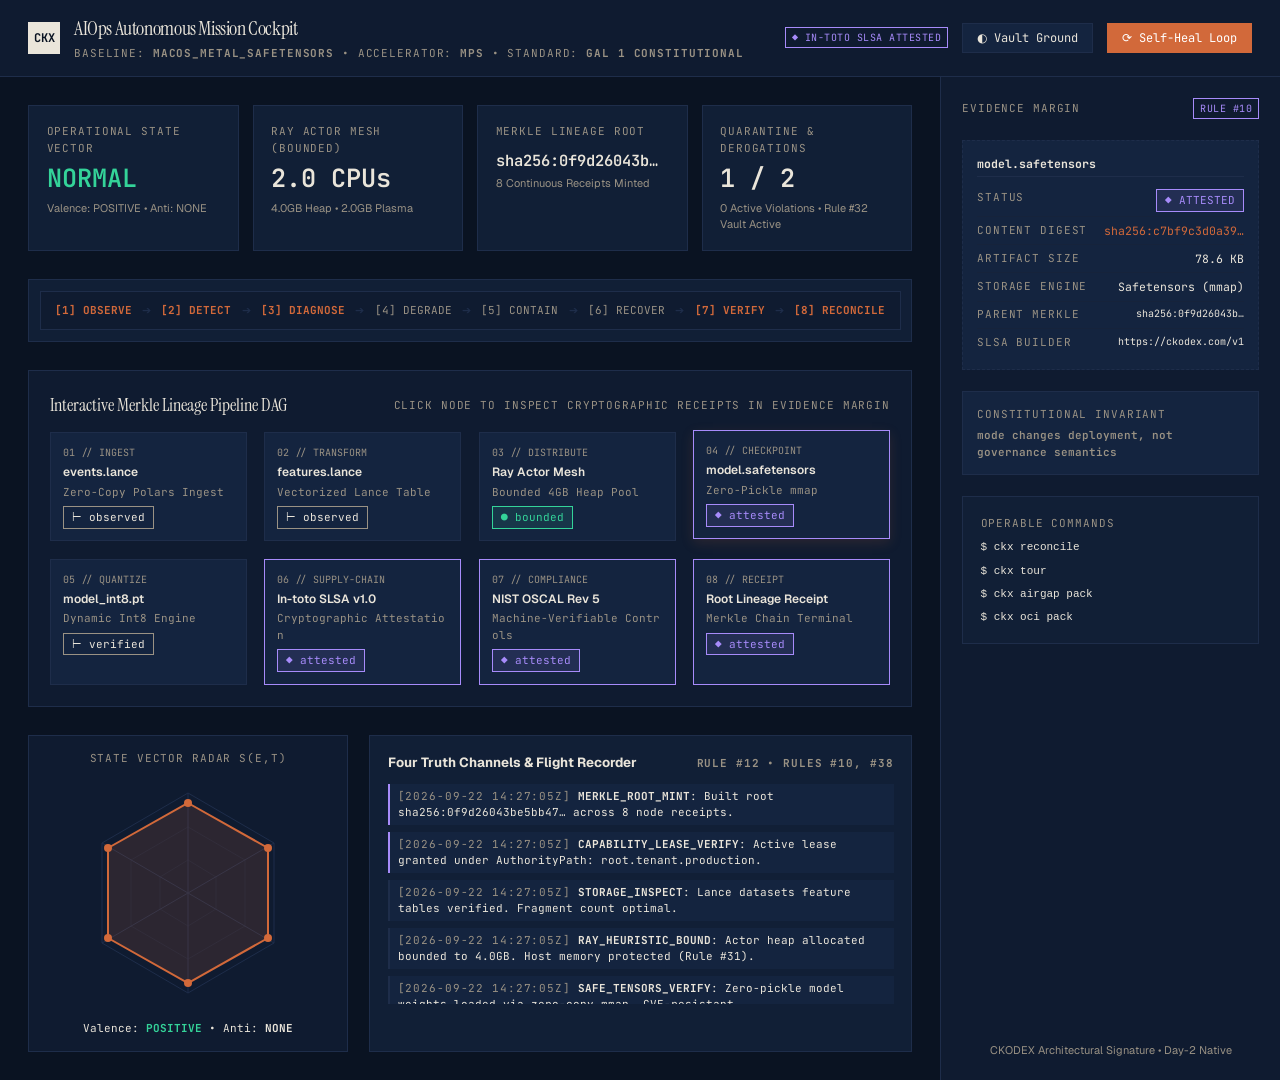
==== commit e8229272: "chore(cockpit): update cockpit telemetry after tour test execution" ====
--- a/docs/static/cockpit.html
+++ b/docs/static/cockpit.html
@@ -426,7 +426,7 @@
         </div>
         <div class="ck-card">
           <div class="ck-label">Merkle Lineage Root</div>
-          <div class="ck-metric-val ck-mono" style="font-size: 1.1rem; padding-top: 6px;">sha256:9cbe0dda57…</div>
+          <div class="ck-metric-val ck-mono" style="font-size: 1.1rem; padding-top: 6px;">sha256:0f9d26043b…</div>
           <div class="ck-metric-sub">8 Continuous Receipts Minted</div>
         </div>
         <div class="ck-card">
@@ -565,19 +565,19 @@
           </h3>
           <div class="ck-log-feed">
             <div class="ck-log-entry attested">
-              <span class="ck-label">[2026-09-22 14:21:02Z]</span> <strong>MERKLE_ROOT_MINT</strong>: Built root sha256:9cbe0dda57654059… across 8 node receipts.
+              <span class="ck-label">[2026-09-22 14:27:05Z]</span> <strong>MERKLE_ROOT_MINT</strong>: Built root sha256:0f9d26043be5bb47… across 8 node receipts.
             </div>
             <div class="ck-log-entry attested">
-              <span class="ck-label">[2026-09-22 14:21:02Z]</span> <strong>CAPABILITY_LEASE_VERIFY</strong>: Active lease granted under AuthorityPath: root.tenant.production.
+              <span class="ck-label">[2026-09-22 14:27:05Z]</span> <strong>CAPABILITY_LEASE_VERIFY</strong>: Active lease granted under AuthorityPath: root.tenant.production.
             </div>
             <div class="ck-log-entry">
-              <span class="ck-label">[2026-09-22 14:21:02Z]</span> <strong>STORAGE_INSPECT</strong>: Lance datasets feature tables verified. Fragment count optimal.
+              <span class="ck-label">[2026-09-22 14:27:05Z]</span> <strong>STORAGE_INSPECT</strong>: Lance datasets feature tables verified. Fragment count optimal.
             </div>
             <div class="ck-log-entry">
-              <span class="ck-label">[2026-09-22 14:21:02Z]</span> <strong>RAY_HEURISTIC_BOUND</strong>: Actor heap allocated bounded to 4.0GB. Host memory protected (Rule #31).
+              <span class="ck-label">[2026-09-22 14:27:05Z]</span> <strong>RAY_HEURISTIC_BOUND</strong>: Actor heap allocated bounded to 4.0GB. Host memory protected (Rule #31).
             </div>
             <div class="ck-log-entry">
-              <span class="ck-label">[2026-09-22 14:21:02Z]</span> <strong>SAFE_TENSORS_VERIFY</strong>: Zero-pickle model weights loaded via zero-copy mmap. CVE-resistant.
+              <span class="ck-label">[2026-09-22 14:27:05Z]</span> <strong>SAFE_TENSORS_VERIFY</strong>: Zero-pickle model weights loaded via zero-copy mmap. CVE-resistant.
             </div>
           </div>
         </div>
@@ -604,7 +604,7 @@
         </div>
         <div class="ck-receipt-row">
           <span class="ck-label">Content Digest</span>
-          <span class="ck-hash-val" id="marginDigest" onclick="copyDigest(this.innerText)">sha256:330524325876…</span>
+          <span class="ck-hash-val" id="marginDigest" onclick="copyDigest(this.innerText)">sha256:c7bf9c3d0a39…</span>
         </div>
         <div class="ck-receipt-row">
           <span class="ck-label">Artifact Size</span>
@@ -616,7 +616,7 @@
         </div>
         <div class="ck-receipt-row">
           <span class="ck-label">Parent Merkle</span>
-          <span class="ck-mono" id="marginParent" style="font-size: 10px;">sha256:9cbe0dda57…</span>
+          <span class="ck-mono" id="marginParent" style="font-size: 10px;">sha256:0f9d26043b…</span>
         </div>
         <div class="ck-receipt-row">
           <span class="ck-label">SLSA Builder</span>
@@ -657,11 +657,11 @@
 
 <script>
   const telemetry = {
-  "timestamp": "2026-09-22 14:21:02Z",
+  "timestamp": "2026-09-22 14:27:05Z",
   "profile": "macos_metal_safetensors",
   "accelerator": "mps",
   "weights_format": "safetensors",
-  "merkle_root": "9cbe0dda57654059e2a79a96912daa1e927a78680ef7bb6c31df1ba07f447e6f",
+  "merkle_root": "0f9d26043be5bb47925e8e40768ae40bc9c26f04670de702875f4de424357f66",
   "state_vector": {
     "presence": "PRESENT",
     "valence": "POSITIVE",
@@ -686,23 +686,65 @@
   "model": {
     "exists": true,
     "size_kb": 78.6,
-    "digest": "330524325876eefa4f9edee1eb50305797bab3770638a0593711dd6a276a468f",
+    "digest": "c7bf9c3d0a394c694eebbf11223596752fd7ff3cb7e687d670cfe5af73a6f1a0",
     "type": "safetensors (zero-pickle, native mmap)"
   },
   "quant": {
     "exists": true,
     "size_kb": 34.1,
-    "digest": "fa7febdc5ecf661825370c9bb5e909e24c90a3ceb41c580f556f98009522e69b"
+    "digest": "b76f24aa00e106069426feca2a727a28a06be089d0e5b8c306f0cb47389fc38c"
   },
   "slsa": {
     "exists": true,
-    "digest": "00fb766820642c8197cc3a5d1de78aafb3e8f5e83c983bcffdbc67c275b20bd2"
+    "digest": "d02f92f36bccfa0df75091cb52d3c9005428a329e56b94deec321f65563bcb28"
   },
   "oscal": {
     "exists": true,
-    "digest": "96c4869406fddaea3e8342c77a8ea8a5a413231f03393ac9ffe4f298951ea9ab"
+    "digest": "de0e5104abd12d467e1518d7d6456e5ad328b3396df9154afdbf5db45024ed79"
   },
   "receipts": [
+    {
+      "name": "rcpt_821764f95335_train_representation_model_node.json",
+      "receipt_id": "rcpt_821764f95335",
+      "digest": "24dfd6dc9d379d5a2b65ad3c382c94c05831a09fbfcb52d38442ecb550a57a90",
+      "timestamp": "2026-09-22T14:27:04.551603+00:00",
+      "node": "train_representation_model_node"
+    },
+    {
+      "name": "rcpt_1058084d0155_generate_distributed_embeddings_node.json",
+      "receipt_id": "rcpt_1058084d0155",
+      "digest": "bf76bfce0d574742bf5c43c2c47231652f8bb207e78221d7bd4df71d993f1495",
+      "timestamp": "2026-09-22T14:27:02.515466+00:00",
+      "node": "generate_distributed_embeddings_node"
+    },
+    {
+      "name": "rcpt_55305caf04e9_compute_polars_features_node.json",
+      "receipt_id": "rcpt_55305caf04e9",
+      "digest": "e09cab5fb50bccce7c332b6bf5fac4d7ba78cd21f291460557bb13d65aa0f635",
+      "timestamp": "2026-09-22T14:27:01.668700+00:00",
+      "node": "compute_polars_features_node"
+    },
+    {
+      "name": "rcpt_f3048ba240d6_validate_and_filter_raw_node.json",
+      "receipt_id": "rcpt_f3048ba240d6",
+      "digest": "191b9b04130fdd7e9116a7ee142d40eb1f8ab462d1c58c99d2d1c4696b88db04",
+      "timestamp": "2026-09-22T14:27:01.535353+00:00",
+      "node": "validate_and_filter_raw_node"
+    },
+    {
+      "name": "rcpt_6ecf3ce78b76_generate_synthetic_telemetry_node.json",
+      "receipt_id": "rcpt_6ecf3ce78b76",
+      "digest": "1c8e6019c3ebd154233c7d9e78bb3526c51599fc136d80988a136cb740552738",
+      "timestamp": "2026-09-22T14:27:01.506958+00:00",
+      "node": "generate_synthetic_telemetry_node"
+    },
+    {
+      "name": "rcpt_release_ae7843c33946.json",
+      "receipt_id": "rcpt_release_ae7843c33946",
+      "digest": "f37d4f0830aff99474a3c136ccc7d63f0ffae452f0ff71f15844e8802ee05b39",
+      "timestamp": "2026-09-22T14:21:11.766120+00:00",
+      "node": "quarantine_release"
+    },
     {
       "name": "rcpt_e2fa75863901_train_representation_model_node.json",
       "receipt_id": "rcpt_e2fa75863901",
@@ -716,58 +758,16 @@
       "digest": "b62fbaea7d11fae5f8acd06cc00799c78434020af6adfccdd30a4c1b9def8b3d",
       "timestamp": "2026-09-22T14:20:59.247951+00:00",
       "node": "generate_distributed_embeddings_node"
-    },
-    {
-      "name": "rcpt_da0dbd101b7a_compute_polars_features_node.json",
-      "receipt_id": "rcpt_da0dbd101b7a",
-      "digest": "e86a9a70e904ae508a8ef60dfdf694a013f3e449c458baeddb5c3e4d47af5dcc",
-      "timestamp": "2026-09-22T14:20:58.463026+00:00",
-      "node": "compute_polars_features_node"
-    },
-    {
-      "name": "rcpt_35c1210401b3_validate_and_filter_raw_node.json",
-      "receipt_id": "rcpt_35c1210401b3",
-      "digest": "f37231b3187f8fcf9ac146952057d3f19e76755539bfac6264b38d03ab9262ff",
-      "timestamp": "2026-09-22T14:20:58.449920+00:00",
-      "node": "validate_and_filter_raw_node"
-    },
-    {
-      "name": "rcpt_8aeff1617ec6_generate_synthetic_telemetry_node.json",
-      "receipt_id": "rcpt_8aeff1617ec6",
-      "digest": "176db8a500a9da7aa03e8d2c22f549c5354af13377d69416867958b70e197b38",
-      "timestamp": "2026-09-22T14:20:58.440929+00:00",
-      "node": "generate_synthetic_telemetry_node"
-    },
-    {
-      "name": "rcpt_release_a8614b43f0e7.json",
-      "receipt_id": "rcpt_release_a8614b43f0e7",
-      "digest": "8104701a49d197d3943bd4bdfade43aa4143628960314f6643802ca166f8b569",
-      "timestamp": "2026-09-22T14:20:19.597679+00:00",
-      "node": "quarantine_release"
-    },
-    {
-      "name": "rcpt_84a282e77df3_train_representation_model_node.json",
-      "receipt_id": "rcpt_84a282e77df3",
-      "digest": "c252df6baf35ad4df4bb8226b8db491e25083d946e90b36a1758c00309ab0919",
-      "timestamp": "2026-09-22T14:20:08.856169+00:00",
-      "node": "train_representation_model_node"
-    },
-    {
-      "name": "rcpt_676359405245_generate_distributed_embeddings_node.json",
-      "receipt_id": "rcpt_676359405245",
-      "digest": "056e44082b2abdfe9dad591dfe1111e64f03dd0eedb3ed619fbd9165a3c1f19c",
-      "timestamp": "2026-09-22T14:20:07.002351+00:00",
-      "node": "generate_distributed_embeddings_node"
     }
   ],
   "datasets": {
     "events.lance": {
       "exists": true,
-      "fragment_files": 2
+      "fragment_files": 3
     },
     "features.lance": {
       "exists": true,
-      "fragment_files": 2
+      "fragment_files": 3
     },
     "physical_ai.lance": {
       "exists": true,
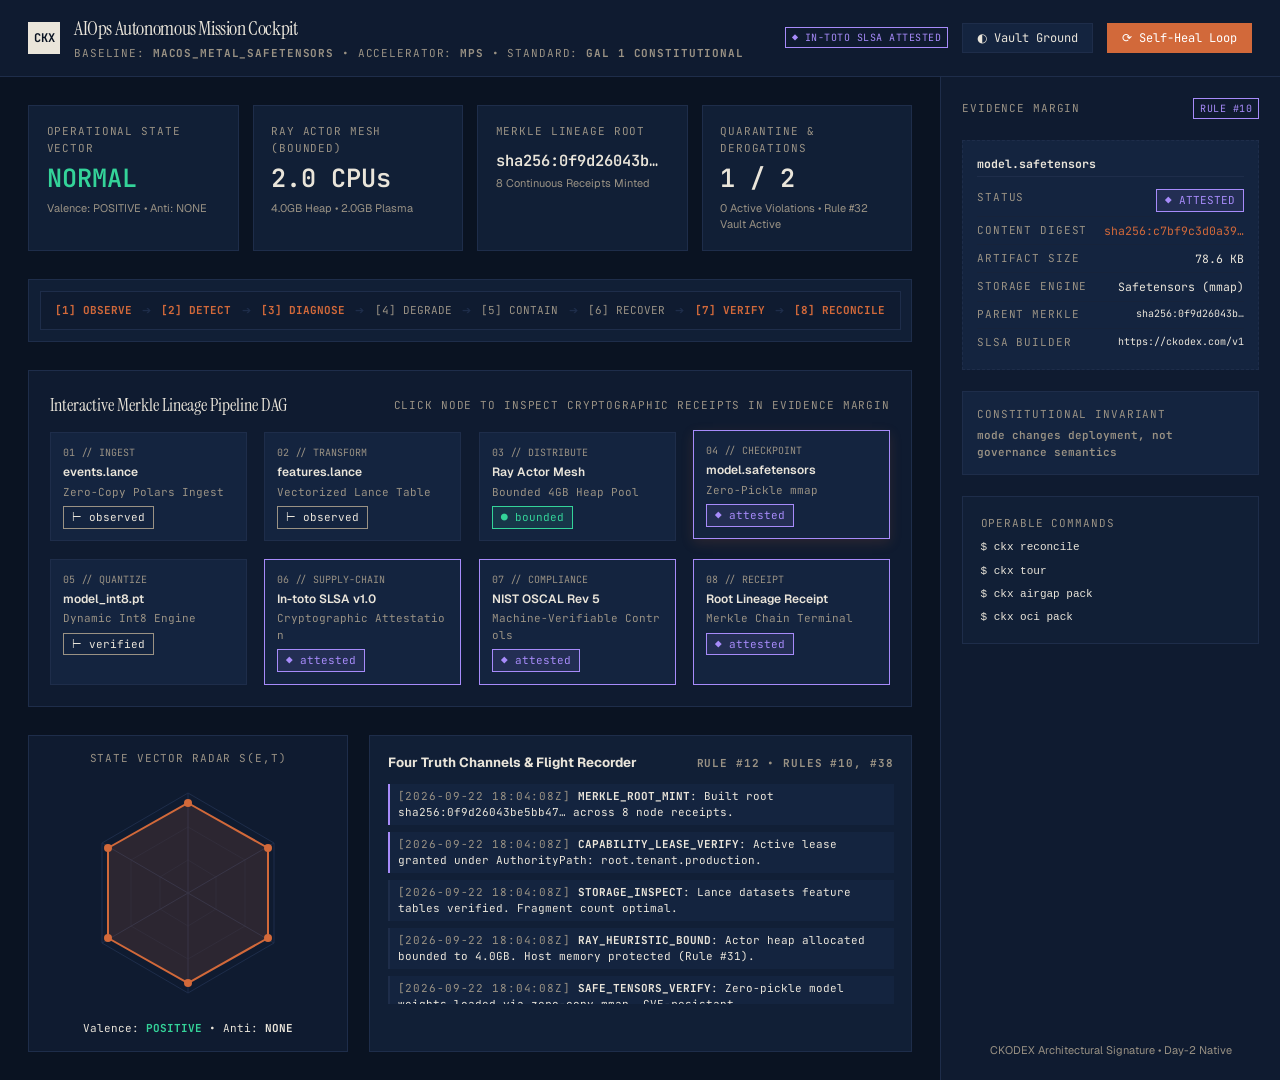
==== commit 8c04183e: "feat(docs): redesign documentation with CKODEX-DS-3 Evidence Editorial" ====
--- a/docs/static/cockpit.html
+++ b/docs/static/cockpit.html
@@ -565,19 +565,19 @@
           </h3>
           <div class="ck-log-feed">
             <div class="ck-log-entry attested">
-              <span class="ck-label">[2026-09-22 14:27:05Z]</span> <strong>MERKLE_ROOT_MINT</strong>: Built root sha256:0f9d26043be5bb47… across 8 node receipts.
+              <span class="ck-label">[2026-09-22 18:04:08Z]</span> <strong>MERKLE_ROOT_MINT</strong>: Built root sha256:0f9d26043be5bb47… across 8 node receipts.
             </div>
             <div class="ck-log-entry attested">
-              <span class="ck-label">[2026-09-22 14:27:05Z]</span> <strong>CAPABILITY_LEASE_VERIFY</strong>: Active lease granted under AuthorityPath: root.tenant.production.
+              <span class="ck-label">[2026-09-22 18:04:08Z]</span> <strong>CAPABILITY_LEASE_VERIFY</strong>: Active lease granted under AuthorityPath: root.tenant.production.
             </div>
             <div class="ck-log-entry">
-              <span class="ck-label">[2026-09-22 14:27:05Z]</span> <strong>STORAGE_INSPECT</strong>: Lance datasets feature tables verified. Fragment count optimal.
+              <span class="ck-label">[2026-09-22 18:04:08Z]</span> <strong>STORAGE_INSPECT</strong>: Lance datasets feature tables verified. Fragment count optimal.
             </div>
             <div class="ck-log-entry">
-              <span class="ck-label">[2026-09-22 14:27:05Z]</span> <strong>RAY_HEURISTIC_BOUND</strong>: Actor heap allocated bounded to 4.0GB. Host memory protected (Rule #31).
+              <span class="ck-label">[2026-09-22 18:04:08Z]</span> <strong>RAY_HEURISTIC_BOUND</strong>: Actor heap allocated bounded to 4.0GB. Host memory protected (Rule #31).
             </div>
             <div class="ck-log-entry">
-              <span class="ck-label">[2026-09-22 14:27:05Z]</span> <strong>SAFE_TENSORS_VERIFY</strong>: Zero-pickle model weights loaded via zero-copy mmap. CVE-resistant.
+              <span class="ck-label">[2026-09-22 18:04:08Z]</span> <strong>SAFE_TENSORS_VERIFY</strong>: Zero-pickle model weights loaded via zero-copy mmap. CVE-resistant.
             </div>
           </div>
         </div>
@@ -657,7 +657,7 @@
 
 <script>
   const telemetry = {
-  "timestamp": "2026-09-22 14:27:05Z",
+  "timestamp": "2026-09-22 18:04:08Z",
   "profile": "macos_metal_safetensors",
   "accelerator": "mps",
   "weights_format": "safetensors",
@@ -696,11 +696,11 @@
   },
   "slsa": {
     "exists": true,
-    "digest": "d02f92f36bccfa0df75091cb52d3c9005428a329e56b94deec321f65563bcb28"
+    "digest": "5d720cb5af327b5641945e0186ae4f97a07ae7398c7c14ccd18e98d0b0f98508"
   },
   "oscal": {
     "exists": true,
-    "digest": "de0e5104abd12d467e1518d7d6456e5ad328b3396df9154afdbf5db45024ed79"
+    "digest": "e9cff5f6f8c7ea08ae518818afc179a4545391d5184b79b87fe203be2a527a34"
   },
   "receipts": [
     {
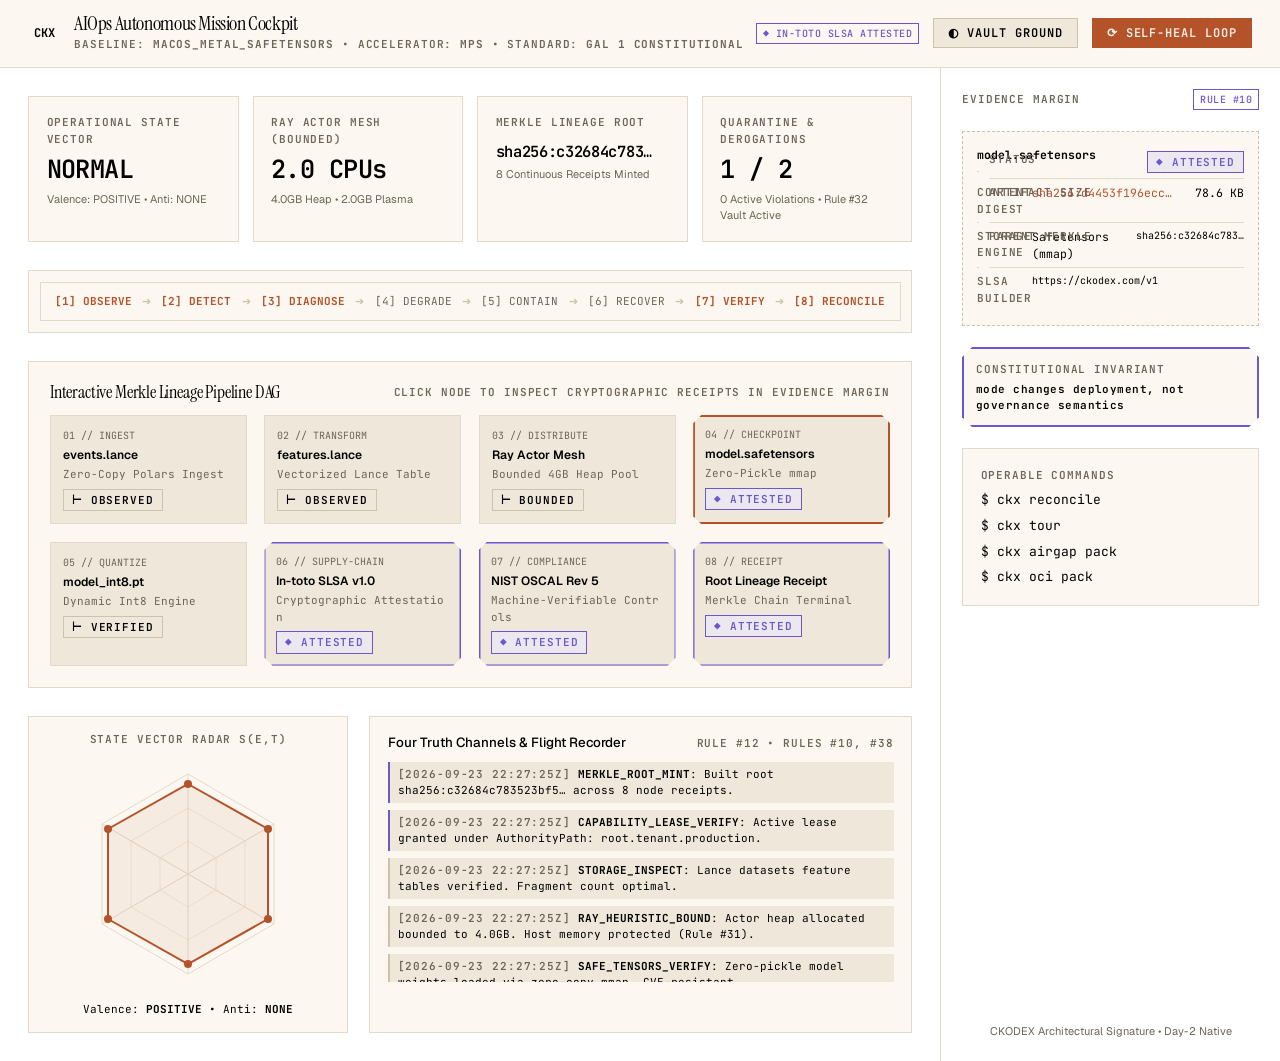
==== commit c8e1cf59: "fix(ui): conform paper cards, chamfer cuts, and responsive margin to CKODEX-DS-3 - Enforce quiet pap" ====
--- a/docs/static/cockpit.html
+++ b/docs/static/cockpit.html
@@ -1,5 +1,5 @@
 <!DOCTYPE html>
-<html lang="en" data-theme="vault">
+<html lang="en" data-theme="ledger">
 <head>
   <meta charset="UTF-8">
   <meta name="viewport" content="width=device-width, initial-scale=1.0">
@@ -8,61 +8,66 @@
   <link rel="preconnect" href="https://fonts.googleapis.com">
   <link rel="preconnect" href="https://fonts.gstatic.com" crossorigin>
   <link href="https://fonts.googleapis.com/css2?family=Geist:wght@300;400;500;600;700&family=Instrument+Serif:ital@0;1&family=JetBrains+Mono:wght@400;500;600;700&display=swap" rel="stylesheet">
+  <link rel="stylesheet" href="css/styles.css">
+  <script>
+    (function() {
+      const saved = localStorage.getItem('ck-theme');
+      if (saved && (saved === 'vault' || saved === 'ledger' || saved === 'hc')) {
+        document.documentElement.setAttribute('data-theme', saved);
+      }
+    })();
+  </script>
   <style>
     /* ==========================================================================
-       CKODEX-DS-3 v3.0.0 "Evidence Editorial" Semantic Color Budget & Tokens
+       CKODEX-DS-3 v3.0.0 "Evidence Editorial" Cockpit Adaptations
        ========================================================================== */
     :root, [data-theme="ledger"] {
-      --ck-paper: #F6F1E8;
-      --ck-surface: #FFFFFF;
-      --ck-surface-2: #ECE6DA;
-      --ck-surface-card: #FAF6EF;
-      --ck-ink: #211B14;
-      --ck-tone: #6E6457;
-      --ck-border: #DCD5C9;
-      --ck-border-subtle: #E8E2D6;
+      --ck-surface: var(--ck-bg-0);
+      --ck-surface-2: var(--ck-bg-2);
+      --ck-surface-card: var(--ck-bg-1);
+      --ck-paper: var(--ck-bg-0, #FCF8F1);
+      --ck-ink: var(--ck-fg-1, #1A1915);
       --ck-rust: #B4532A;
-      --ck-violet: #6D28D9;
-      --ck-red: #B91C1C;
-      --ck-green: #15803D;
+      --ck-violet: #6E56CF;
+      --ck-seal: var(--ck-hairline-strong, #D8D2C5);
+      --ck-border: var(--ck-hairline);
+      --ck-border-subtle: var(--ck-bg-2);
       --ck-glow: rgba(180, 83, 42, 0.08);
-      --ck-dag-wire: #B8ADA0;
-      --ck-dag-active: #B4532A;
+      --ck-dag-wire: var(--ck-hairline-strong);
+      --ck-dag-active: var(--ck-rust);
     }
     [data-theme="vault"] {
-      --ck-paper: #0A1322;
-      --ck-surface: #0F1B30;
-      --ck-surface-2: #14243F;
-      --ck-surface-card: #111F36;
-      --ck-ink: #EAE5DA;
-      --ck-tone: #9A9284;
-      --ck-border: #1E2D4A;
-      --ck-border-subtle: #16233B;
+      --ck-surface: var(--ck-bg-0);
+      --ck-surface-2: var(--ck-bg-2);
+      --ck-surface-card: var(--ck-bg-1);
+      --ck-paper: var(--ck-bg-0, #0E0F12);
+      --ck-ink: var(--ck-fg-1, #EDE8DF);
       --ck-rust: #D2693A;
-      --ck-violet: #A78BFA;
-      --ck-red: #F87171;
-      --ck-green: #34D399;
+      --ck-violet: #8E78ED;
+      --ck-seal: var(--ck-hairline-strong, #2B2F38);
+      --ck-border: var(--ck-hairline);
+      --ck-border-subtle: var(--ck-bg-2);
       --ck-glow: rgba(210, 105, 58, 0.15);
-      --ck-dag-wire: #2A3C5E;
-      --ck-dag-active: #D2693A;
+      --ck-dag-wire: var(--ck-hairline-strong);
+      --ck-dag-active: var(--ck-rust);
     }
 
     * { box-sizing: border-box; margin: 0; padding: 0; }
     html, body {
-      background: var(--ck-paper);
-      color: var(--ck-ink);
-      font-family: 'Geist', -apple-system, BlinkMacSystemFont, 'Segoe UI', Roboto, sans-serif;
+      background: var(--ck-bg-0);
+      color: var(--ck-fg-1);
+      font-family: var(--ck-ff-ui);
       font-size: 14px;
       line-height: 1.5;
       min-height: 100vh;
-      transition: background 0.25s ease, color 0.25s ease;
+      transition: background var(--ck-t-state) ease, color var(--ck-t-state) ease;
     }
 
     /* Typography */
-    .ck-display { font-family: 'Instrument Serif', Georgia, serif; font-weight: 400; }
-    .ck-mono { font-family: 'JetBrains Mono', ui-monospace, SFMono-Regular, monospace; font-variant-ligatures: none; }
-    .ck-label { font-family: 'JetBrains Mono', monospace; font-size: 11px; text-transform: uppercase; letter-spacing: 0.08em; color: var(--ck-tone); }
-    .ck-invariant { font-family: 'JetBrains Mono', monospace; font-size: 11px; font-weight: 600; color: var(--ck-tone); }
+    .ck-display { font-family: var(--ck-ff-display); font-weight: 400; }
+    .ck-mono { font-family: var(--ck-ff-mono); font-variant-ligatures: none; }
+    .ck-label { font-family: var(--ck-ff-mono); font-size: 11px; text-transform: uppercase; letter-spacing: 0.08em; color: var(--ck-fg-3); font-variant-ligatures: none; }
+    .ck-invariant { font-family: var(--ck-ff-mono); font-size: 11px; font-weight: 600; color: var(--ck-fg-1); font-variant-ligatures: none; }
 
     /* Layout Shell */
     .ck-shell {
@@ -75,8 +80,8 @@
       align-items: center;
       justify-content: space-between;
       padding: 1rem 2rem;
-      border-bottom: 1px solid var(--ck-border);
-      background: var(--ck-surface);
+      border-bottom: 1px solid var(--ck-hairline);
+      background: var(--ck-bg-1);
     }
     .ck-brand {
       display: flex;
@@ -92,12 +97,12 @@
       background: var(--ck-ink);
       color: var(--ck-paper);
       font-weight: 700;
-      font-family: 'JetBrains Mono', monospace;
+      font-family: var(--ck-ff-mono);
       font-size: 12px;
     }
     .ck-title-group h1 {
       font-size: 1.4rem;
-      color: var(--ck-ink);
+      color: var(--ck-fg-1);
       letter-spacing: -0.02em;
     }
     .ck-controls {
@@ -107,29 +112,32 @@
     }
 
     .ck-btn {
-      font-family: 'JetBrains Mono', monospace;
+      font-family: var(--ck-ff-mono);
       font-size: 12px;
+      font-weight: 600;
+      font-variant-ligatures: none;
       padding: 6px 14px;
-      border: 1px solid var(--ck-border);
-      background: var(--ck-surface-2);
-      color: var(--ck-ink);
+      border: 1px solid var(--ck-hairline-strong);
+      background: var(--ck-bg-2);
+      color: var(--ck-fg-1);
       cursor: pointer;
       display: inline-flex;
       align-items: center;
       gap: 6px;
-      transition: all 0.15s ease;
+      border-radius: 0;
+      transition: border-color var(--ck-t-micro) ease, color var(--ck-t-micro) ease;
     }
     .ck-btn:hover {
-      border-color: var(--ck-rust);
-      color: var(--ck-rust);
+      border-color: var(--ck-fg-1);
+      color: var(--ck-fg-1);
     }
     .ck-btn-rust {
-      background: var(--ck-rust);
-      color: #FFFFFF !important;
-      border-color: var(--ck-rust);
+      background: var(--ck-accent);
+      color: var(--ck-accent-ink) !important;
+      border-color: var(--ck-accent);
     }
     .ck-btn-rust:hover {
-      opacity: 0.92;
+      filter: brightness(1.07);
     }
 
     /* Main Console Surface & Evidence Margin */
@@ -139,6 +147,15 @@
       flex: 1;
       min-height: calc(100vh - 120px);
     }
+    @media (max-width: 960px) {
+      .ck-body-grid {
+        grid-template-columns: 1fr;
+      }
+      aside.ck-margin {
+        border-left: none;
+        border-top: 1px solid var(--ck-hairline);
+      }
+    }
     .ck-main-content {
       padding: 2rem;
       display: flex;
@@ -147,8 +164,8 @@
       overflow-y: auto;
     }
     aside.ck-margin {
-      border-left: 1px solid var(--ck-border);
-      background: var(--ck-surface);
+      border-left: 1px solid var(--ck-hairline);
+      background: var(--ck-bg-0);
       padding: 1.5rem;
       display: flex;
       flex-direction: column;
@@ -156,16 +173,23 @@
       overflow-y: auto;
     }
 
-    /* Card geometry: Quiet square card & Attested sealed cut-corner */
-    .ck-card {
-      background: var(--ck-surface-card);
-      border: 1px solid var(--ck-border);
+    /* Card geometry: Quiet square paper card */
+    .ck-card,
+    .ck-quiet {
+      background: var(--ck-bg-1);
+      border: 1px solid var(--ck-hairline);
+      border-radius: 0 !important;
+      box-shadow: none !important;
       padding: 1.25rem;
       position: relative;
-    }
-    .ck-sealed {
-      clip-path: polygon(10px 0, 100% 0, 100% calc(100% - 10px), calc(100% - 10px) 100%, 0 100%, 0 10px);
-      border: 1px solid var(--ck-violet);
+      color: var(--ck-fg-1);
+    }
+    .ck-card--recessed,
+    .ck-quiet--recessed {
+      background: var(--ck-bg-2);
+      border: 1px solid var(--ck-hairline);
+      border-radius: 0 !important;
+      box-shadow: none !important;
     }
     .ck-card h3 {
       font-size: 0.95rem;
@@ -173,38 +197,85 @@
       display: flex;
       align-items: center;
       justify-content: space-between;
+      color: var(--ck-fg-1);
+    }
+
+    /* Sealed surface — the ONLY chamfered thing in DS-3 (10px cut corner with seal contour) */
+    .ck-sealed,
+    .ck-card.ck-sealed {
+      position: relative;
+      background: var(--ck-bg-1);
+      border: 0 !important;
+      border-radius: 0 !important;
+      box-shadow: none !important;
+      clip-path: polygon(
+        10px 0, calc(100% - 10px) 0,
+        100% 10px, 100% calc(100% - 10px),
+        calc(100% - 10px) 100%, 10px 100%,
+        0 calc(100% - 10px), 0 10px
+      );
+    }
+    .ck-sealed::after,
+    .ck-card.ck-sealed::after {
+      content: "";
+      position: absolute; inset: 0;
+      pointer-events: none;
+      clip-path: inherit;
+      box-shadow: inset 0 0 0 2px var(--ck-seal);
+    }
+    .ck-sealed--proof,
+    .ck-card--attested,
+    .ck-sealed.ck-sealed--proof {
+      position: relative;
+      background: var(--ck-bg-1);
+      border: 0 !important;
+      border-radius: 0 !important;
+      box-shadow: none !important;
+      clip-path: polygon(
+        10px 0, calc(100% - 10px) 0,
+        100% 10px, 100% calc(100% - 10px),
+        calc(100% - 10px) 100%, 10px 100%,
+        0 calc(100% - 10px), 0 10px
+      );
+    }
+    .ck-sealed--proof::after,
+    .ck-card--attested::after,
+    .ck-sealed.ck-sealed--proof::after {
+      content: "";
+      position: absolute; inset: 0;
+      pointer-events: none;
+      clip-path: inherit;
+      box-shadow: inset 0 0 0 2px var(--ck-proof) !important;
     }
 
     /* Claim chips */
     .ck-chip {
-      font-family: 'JetBrains Mono', monospace;
+      font-family: var(--ck-ff-mono);
       font-size: 11px;
+      font-variant-ligatures: none;
       padding: 2px 8px;
       display: inline-flex;
       align-items: center;
       gap: 4px;
-      border: 1px solid var(--ck-border);
-      background: var(--ck-surface-2);
-      color: var(--ck-ink);
+      border: 1px solid var(--ck-hairline);
+      background: var(--ck-bg-2);
+      color: var(--ck-fg-1);
+      border-radius: 0;
     }
     .ck-chip.attested {
-      border-color: var(--ck-violet);
-      color: var(--ck-violet);
-      background: rgba(167, 139, 250, 0.1);
+      border-color: var(--ck-proof);
+      color: var(--ck-proof);
+      background: color-mix(in oklab, var(--ck-proof) 10%, var(--ck-bg-1));
     }
     .ck-chip.observed {
-      border-color: var(--ck-tone);
-      color: var(--ck-ink);
+      border-color: var(--ck-hairline-strong);
+      color: var(--ck-fg-1);
+      background: var(--ck-bg-2);
     }
     .ck-chip.quarantined {
-      border-color: var(--ck-red);
-      color: var(--ck-red);
-      background: rgba(248, 113, 113, 0.1);
-    }
-    .ck-chip.healthy {
-      border-color: var(--ck-green);
-      color: var(--ck-green);
-      background: rgba(52, 211, 153, 0.1);
+      border-color: var(--ck-alarm);
+      color: var(--ck-alarm);
+      background: color-mix(in oklab, var(--ck-alarm) 10%, var(--ck-bg-1));
     }
 
     /* Top Banner / Metrics Bento */
@@ -215,21 +286,24 @@
     }
     .ck-metric-val {
       font-size: 1.8rem;
-      font-family: 'JetBrains Mono', monospace;
+      font-family: var(--ck-ff-mono);
       font-weight: 600;
-      color: var(--ck-ink);
+      color: var(--ck-fg-1);
       margin-top: 0.25rem;
+      font-variant-numeric: tabular-nums;
+      font-variant-ligatures: none;
+      letter-spacing: -0.02em;
     }
     .ck-metric-sub {
       font-size: 11px;
-      color: var(--ck-tone);
+      color: var(--ck-fg-3);
       margin-top: 0.15rem;
     }
 
     /* Interactive Pipeline Merkle DAG */
     .ck-dag-canvas {
-      background: var(--ck-surface);
-      border: 1px solid var(--ck-border);
+      background: var(--ck-bg-1);
+      border: 1px solid var(--ck-hairline);
       padding: 1.5rem;
       position: relative;
     }
@@ -240,36 +314,54 @@
       margin-top: 1rem;
     }
     .ck-node {
-      background: var(--ck-surface-2);
-      border: 1px solid var(--ck-border);
+      background: var(--ck-bg-2);
+      border: 1px solid var(--ck-hairline);
       padding: 0.85rem;
       cursor: pointer;
-      transition: all 0.2s ease;
+      transition: border-color var(--ck-t-micro) ease;
       position: relative;
+      border-radius: 0;
     }
     .ck-node:hover, .ck-node.active {
       border-color: var(--ck-rust);
-      transform: translateY(-2px);
-      box-shadow: 0 4px 12px var(--ck-glow);
     }
     .ck-node.sealed {
-      border-color: var(--ck-violet);
+      border: 0 !important;
+      clip-path: polygon(
+        8px 0, calc(100% - 8px) 0,
+        100% 8px, 100% calc(100% - 8px),
+        calc(100% - 8px) 100%, 8px 100%,
+        0 calc(100% - 8px), 0 8px
+      );
+    }
+    .ck-node.sealed::after {
+      content: "";
+      position: absolute; inset: 0;
+      pointer-events: none;
+      clip-path: inherit;
+      box-shadow: inset 0 0 0 1.5px var(--ck-proof);
+    }
+    .ck-node.sealed.active::after {
+      box-shadow: inset 0 0 0 2px var(--ck-rust);
     }
     .ck-node-num {
-      font-family: 'JetBrains Mono', monospace;
+      font-family: var(--ck-ff-mono);
       font-size: 10px;
-      color: var(--ck-tone);
+      color: var(--ck-fg-3);
+      font-variant-ligatures: none;
     }
     .ck-node-name {
       font-weight: 600;
       font-size: 12px;
       margin: 0.2rem 0;
+      color: var(--ck-fg-1);
     }
     .ck-node-sub {
-      font-family: 'JetBrains Mono', monospace;
+      font-family: var(--ck-ff-mono);
       font-size: 11px;
-      color: var(--ck-tone);
+      color: var(--ck-fg-3);
       word-break: break-all;
+      font-variant-ligatures: none;
     }
 
     /* Autonomic Control Loop */
@@ -278,23 +370,24 @@
       align-items: center;
       justify-content: space-between;
       padding: 0.75rem 1rem;
-      background: var(--ck-surface);
-      border: 1px solid var(--ck-border);
-      font-family: 'JetBrains Mono', monospace;
+      background: var(--ck-bg-1);
+      border: 1px solid var(--ck-hairline);
+      font-family: var(--ck-ff-mono);
       font-size: 11px;
+      font-variant-ligatures: none;
     }
     .ck-loop-step {
       display: flex;
       align-items: center;
       gap: 6px;
-      color: var(--ck-tone);
+      color: var(--ck-fg-3);
     }
     .ck-loop-step.active {
       color: var(--ck-rust);
       font-weight: 700;
     }
     .ck-loop-arrow {
-      color: var(--ck-border);
+      color: var(--ck-hairline-strong);
     }
 
     /* State Vector Hexagon Radar Grid */
@@ -308,24 +401,25 @@
       flex-direction: column;
       align-items: center;
       justify-content: center;
-      background: var(--ck-surface);
-      border: 1px solid var(--ck-border);
+      background: var(--ck-bg-1);
+      border: 1px solid var(--ck-hairline);
       padding: 1rem;
     }
 
     /* Evidence Margin Content */
     .ck-receipt {
-      border: 1px dashed var(--ck-border);
+      border: 1px dashed var(--ck-hairline-strong);
       padding: 1rem;
-      background: var(--ck-surface-2);
-      font-family: 'JetBrains Mono', monospace;
+      background: var(--ck-bg-1);
+      font-family: var(--ck-ff-mono);
       font-size: 11.5px;
+      font-variant-ligatures: none;
     }
     .ck-receipt-row {
       display: flex;
       justify-content: space-between;
       padding: 0.35rem 0;
-      border-bottom: 1px solid var(--ck-border-subtle);
+      border-bottom: 1px solid var(--ck-hairline);
     }
     .ck-receipt-row:last-child { border-bottom: none; }
     .ck-hash-val {
@@ -336,33 +430,35 @@
       text-decoration: underline;
     }
     .ck-stamp {
-      font-family: 'JetBrains Mono', monospace;
+      font-family: var(--ck-ff-mono);
       font-size: 10px;
-      color: var(--ck-violet);
-      border: 1px solid var(--ck-violet);
+      color: var(--ck-proof);
+      border: 1px solid var(--ck-proof);
       padding: 2px 6px;
       display: inline-block;
       text-transform: uppercase;
       letter-spacing: 0.05em;
+      font-variant-ligatures: none;
     }
 
     /* Flight Recorder Feed */
     .ck-log-feed {
       max-height: 220px;
       overflow-y: auto;
-      font-family: 'JetBrains Mono', monospace;
+      font-family: var(--ck-ff-mono);
       font-size: 11px;
+      font-variant-ligatures: none;
       display: flex;
       flex-direction: column;
       gap: 0.5rem;
     }
     .ck-log-entry {
       padding: 4px 8px;
-      background: var(--ck-surface-2);
-      border-left: 2px solid var(--ck-border);
+      background: var(--ck-bg-2);
+      border-left: 2px solid var(--ck-hairline-strong);
     }
     .ck-log-entry.attested {
-      border-left-color: var(--ck-violet);
+      border-left-color: var(--ck-proof);
     }
     .ck-log-entry.alert {
       border-left-color: var(--ck-rust);
@@ -375,13 +471,14 @@
       right: 24px;
       background: var(--ck-ink);
       color: var(--ck-paper);
-      font-family: 'JetBrains Mono', monospace;
+      font-family: var(--ck-ff-mono);
       font-size: 12px;
+      font-variant-ligatures: none;
       padding: 8px 16px;
       display: none;
       z-index: 1000;
-      border: 1px solid var(--ck-border);
-      box-shadow: 0 4px 12px rgba(0,0,0,0.25);
+      border: 1px solid var(--ck-hairline);
+      box-shadow: none;
     }
   </style>
 </head>
@@ -416,7 +513,7 @@
       <div class="ck-bento">
         <div class="ck-card">
           <div class="ck-label">Operational State Vector</div>
-          <div class="ck-metric-val" style="color: var(--ck-green);">NORMAL</div>
+          <div class="ck-metric-val" style="font-weight: 600; color: var(--ck-fg-1);">NORMAL</div>
           <div class="ck-metric-sub">Valence: POSITIVE • Anti: NONE</div>
         </div>
         <div class="ck-card">
@@ -426,7 +523,7 @@
         </div>
         <div class="ck-card">
           <div class="ck-label">Merkle Lineage Root</div>
-          <div class="ck-metric-val ck-mono" style="font-size: 1.1rem; padding-top: 6px;">sha256:0f9d26043b…</div>
+          <div class="ck-metric-val ck-mono" style="font-size: 1.1rem; padding-top: 6px;">sha256:c32684c783…</div>
           <div class="ck-metric-sub">8 Continuous Receipts Minted</div>
         </div>
         <div class="ck-card">
@@ -483,7 +580,7 @@
             <div class="ck-node-num">03 // DISTRIBUTE</div>
             <div class="ck-node-name">Ray Actor Mesh</div>
             <div class="ck-node-sub">Bounded 4GB Heap Pool</div>
-            <div style="margin-top: 6px;"><span class="ck-chip healthy">● bounded</span></div>
+            <div style="margin-top: 6px;"><span class="ck-chip observed">⊢ bounded</span></div>
           </div>
 
           <div class="ck-node sealed active" onclick="selectNode('model_weights', this)">
@@ -553,7 +650,7 @@
             <circle cx="-80" cy="-45" r="4" fill="var(--ck-rust)"/>
           </svg>
           <div class="ck-mono" style="font-size: 11px; margin-top: 0.5rem; text-align: center;">
-            Valence: <strong style="color: var(--ck-green);">POSITIVE</strong> • Anti: <strong>NONE</strong>
+            Valence: <strong>POSITIVE</strong> • Anti: <strong>NONE</strong>
           </div>
         </div>
 
@@ -565,19 +662,19 @@
           </h3>
           <div class="ck-log-feed">
             <div class="ck-log-entry attested">
-              <span class="ck-label">[2026-09-22 18:04:08Z]</span> <strong>MERKLE_ROOT_MINT</strong>: Built root sha256:0f9d26043be5bb47… across 8 node receipts.
+              <span class="ck-label">[2026-09-23 22:27:25Z]</span> <strong>MERKLE_ROOT_MINT</strong>: Built root sha256:c32684c783523bf5… across 8 node receipts.
             </div>
             <div class="ck-log-entry attested">
-              <span class="ck-label">[2026-09-22 18:04:08Z]</span> <strong>CAPABILITY_LEASE_VERIFY</strong>: Active lease granted under AuthorityPath: root.tenant.production.
+              <span class="ck-label">[2026-09-23 22:27:25Z]</span> <strong>CAPABILITY_LEASE_VERIFY</strong>: Active lease granted under AuthorityPath: root.tenant.production.
             </div>
             <div class="ck-log-entry">
-              <span class="ck-label">[2026-09-22 18:04:08Z]</span> <strong>STORAGE_INSPECT</strong>: Lance datasets feature tables verified. Fragment count optimal.
+              <span class="ck-label">[2026-09-23 22:27:25Z]</span> <strong>STORAGE_INSPECT</strong>: Lance datasets feature tables verified. Fragment count optimal.
             </div>
             <div class="ck-log-entry">
-              <span class="ck-label">[2026-09-22 18:04:08Z]</span> <strong>RAY_HEURISTIC_BOUND</strong>: Actor heap allocated bounded to 4.0GB. Host memory protected (Rule #31).
+              <span class="ck-label">[2026-09-23 22:27:25Z]</span> <strong>RAY_HEURISTIC_BOUND</strong>: Actor heap allocated bounded to 4.0GB. Host memory protected (Rule #31).
             </div>
             <div class="ck-log-entry">
-              <span class="ck-label">[2026-09-22 18:04:08Z]</span> <strong>SAFE_TENSORS_VERIFY</strong>: Zero-pickle model weights loaded via zero-copy mmap. CVE-resistant.
+              <span class="ck-label">[2026-09-23 22:27:25Z]</span> <strong>SAFE_TENSORS_VERIFY</strong>: Zero-pickle model weights loaded via zero-copy mmap. CVE-resistant.
             </div>
           </div>
         </div>
@@ -594,7 +691,7 @@
       </div>
 
       <!-- Node Receipt Detail -->
-      <div class="ck-receipt">
+      <div class="ck-receipt ck-card">
         <div style="font-weight: 700; margin-bottom: 0.5rem; border-bottom: 1px solid var(--ck-border); padding-bottom: 4px;" id="marginTitle">
           model.safetensors
         </div>
@@ -604,7 +701,7 @@
         </div>
         <div class="ck-receipt-row">
           <span class="ck-label">Content Digest</span>
-          <span class="ck-hash-val" id="marginDigest" onclick="copyDigest(this.innerText)">sha256:c7bf9c3d0a39…</span>
+          <span class="ck-hash-val" id="marginDigest" onclick="copyDigest(this.innerText)">sha256:d4453f196ecc…</span>
         </div>
         <div class="ck-receipt-row">
           <span class="ck-label">Artifact Size</span>
@@ -616,7 +713,7 @@
         </div>
         <div class="ck-receipt-row">
           <span class="ck-label">Parent Merkle</span>
-          <span class="ck-mono" id="marginParent" style="font-size: 10px;">sha256:0f9d26043b…</span>
+          <span class="ck-mono" id="marginParent" style="font-size: 10px;">sha256:c32684c783…</span>
         </div>
         <div class="ck-receipt-row">
           <span class="ck-label">SLSA Builder</span>
@@ -625,7 +722,7 @@
       </div>
 
       <!-- Invariant Stamp -->
-      <div class="ck-card" style="padding: 1rem; background: var(--ck-surface-2);">
+      <div class="ck-card ck-sealed ck-sealed--proof" style="padding: 1rem; background: var(--ck-bg-1);">
         <div class="ck-label" style="margin-bottom: 0.35rem;">Constitutional Invariant</div>
         <div class="ck-invariant">
           mode changes deployment, not governance semantics
@@ -657,11 +754,11 @@
 
 <script>
   const telemetry = {
-  "timestamp": "2026-09-22 18:04:08Z",
+  "timestamp": "2026-09-23 22:27:25Z",
   "profile": "macos_metal_safetensors",
   "accelerator": "mps",
   "weights_format": "safetensors",
-  "merkle_root": "0f9d26043be5bb47925e8e40768ae40bc9c26f04670de702875f4de424357f66",
+  "merkle_root": "c32684c783523bf5ca475b7eee415c652099df6b7991196ecb620385dba6e898",
   "state_vector": {
     "presence": "PRESENT",
     "valence": "POSITIVE",
@@ -686,88 +783,88 @@
   "model": {
     "exists": true,
     "size_kb": 78.6,
-    "digest": "c7bf9c3d0a394c694eebbf11223596752fd7ff3cb7e687d670cfe5af73a6f1a0",
+    "digest": "d4453f196ecc28b0fd0c8b98c9071624115067bc11dad886363b83a5f613be19",
     "type": "safetensors (zero-pickle, native mmap)"
   },
   "quant": {
     "exists": true,
     "size_kb": 34.1,
-    "digest": "b76f24aa00e106069426feca2a727a28a06be089d0e5b8c306f0cb47389fc38c"
+    "digest": "d71936dc4cf6d3bddafed12ff3b8c23b43a3820fdd280fdb77d34480094598b5"
   },
   "slsa": {
     "exists": true,
-    "digest": "5d720cb5af327b5641945e0186ae4f97a07ae7398c7c14ccd18e98d0b0f98508"
+    "digest": "c8612a32c36e217149294ba1007722e372d3148fc6706a5078d9c4e4f3e90c5b"
   },
   "oscal": {
     "exists": true,
-    "digest": "e9cff5f6f8c7ea08ae518818afc179a4545391d5184b79b87fe203be2a527a34"
+    "digest": "00c6b29f4afb58bd909cfd7c6ab391b33eef63f7d6d3485ec66b3f5aafb6e9ce"
   },
   "receipts": [
     {
-      "name": "rcpt_821764f95335_train_representation_model_node.json",
-      "receipt_id": "rcpt_821764f95335",
-      "digest": "24dfd6dc9d379d5a2b65ad3c382c94c05831a09fbfcb52d38442ecb550a57a90",
-      "timestamp": "2026-09-22T14:27:04.551603+00:00",
+      "name": "rcpt_c3a2c07b0e92_train_representation_model_node.json",
+      "receipt_id": "rcpt_c3a2c07b0e92",
+      "digest": "4e7904cbb837f6c8f8e73081b0d06402798281a9279925e5a1ec427c9f46b10d",
+      "timestamp": "2026-09-23T22:27:24.436805+00:00",
       "node": "train_representation_model_node"
     },
     {
-      "name": "rcpt_1058084d0155_generate_distributed_embeddings_node.json",
-      "receipt_id": "rcpt_1058084d0155",
-      "digest": "bf76bfce0d574742bf5c43c2c47231652f8bb207e78221d7bd4df71d993f1495",
-      "timestamp": "2026-09-22T14:27:02.515466+00:00",
+      "name": "rcpt_aa515af764e4_generate_distributed_embeddings_node.json",
+      "receipt_id": "rcpt_aa515af764e4",
+      "digest": "d0cb5a4ab4e7607386f1d57e4631c68a17cd4be87260434aa8cb611bcb6ba468",
+      "timestamp": "2026-09-23T22:27:22.481261+00:00",
       "node": "generate_distributed_embeddings_node"
     },
     {
-      "name": "rcpt_55305caf04e9_compute_polars_features_node.json",
-      "receipt_id": "rcpt_55305caf04e9",
-      "digest": "e09cab5fb50bccce7c332b6bf5fac4d7ba78cd21f291460557bb13d65aa0f635",
-      "timestamp": "2026-09-22T14:27:01.668700+00:00",
+      "name": "rcpt_c24255a3d5e3_compute_polars_features_node.json",
+      "receipt_id": "rcpt_c24255a3d5e3",
+      "digest": "08f41e94b1ad6ac1b66c2dfd1d131ab0b32e3043cc8cb20812ffe4de8ea40fbe",
+      "timestamp": "2026-09-23T22:27:21.706788+00:00",
       "node": "compute_polars_features_node"
     },
     {
-      "name": "rcpt_f3048ba240d6_validate_and_filter_raw_node.json",
-      "receipt_id": "rcpt_f3048ba240d6",
-      "digest": "191b9b04130fdd7e9116a7ee142d40eb1f8ab462d1c58c99d2d1c4696b88db04",
-      "timestamp": "2026-09-22T14:27:01.535353+00:00",
+      "name": "rcpt_4aebd490e70d_validate_and_filter_raw_node.json",
+      "receipt_id": "rcpt_4aebd490e70d",
+      "digest": "9035cee0b450f9dc459f1d3f44ee1793db05414de21eb8ac6d54e484852ed5ff",
+      "timestamp": "2026-09-23T22:27:21.692849+00:00",
       "node": "validate_and_filter_raw_node"
     },
     {
-      "name": "rcpt_6ecf3ce78b76_generate_synthetic_telemetry_node.json",
-      "receipt_id": "rcpt_6ecf3ce78b76",
-      "digest": "1c8e6019c3ebd154233c7d9e78bb3526c51599fc136d80988a136cb740552738",
-      "timestamp": "2026-09-22T14:27:01.506958+00:00",
+      "name": "rcpt_f8b3d5062caf_generate_synthetic_telemetry_node.json",
+      "receipt_id": "rcpt_f8b3d5062caf",
+      "digest": "bd88b47ceb693f939b8a5389089f5564975933e1cf81ff93acc6cdb65748e8b9",
+      "timestamp": "2026-09-23T22:27:21.682741+00:00",
       "node": "generate_synthetic_telemetry_node"
     },
     {
-      "name": "rcpt_release_ae7843c33946.json",
-      "receipt_id": "rcpt_release_ae7843c33946",
-      "digest": "f37d4f0830aff99474a3c136ccc7d63f0ffae452f0ff71f15844e8802ee05b39",
-      "timestamp": "2026-09-22T14:21:11.766120+00:00",
+      "name": "rcpt_release_f9261bd8ecc8.json",
+      "receipt_id": "rcpt_release_f9261bd8ecc8",
+      "digest": "613e046295d27f11be27a41d3047b6f6217d97b8276e5f9db77405b39d4ae91d",
+      "timestamp": "2026-09-23T22:19:53.920654+00:00",
       "node": "quarantine_release"
     },
     {
-      "name": "rcpt_e2fa75863901_train_representation_model_node.json",
-      "receipt_id": "rcpt_e2fa75863901",
-      "digest": "f538ef72d366e698773282bb0186541f0b2cd394cdb36aea709b5e34b1a37972",
-      "timestamp": "2026-09-22T14:21:00.856973+00:00",
+      "name": "rcpt_1a703a6ebb25_train_representation_model_node.json",
+      "receipt_id": "rcpt_1a703a6ebb25",
+      "digest": "92a3ede867e48c8dbad63e956f599943add0b3e17085fcb4f23e7c496ff66394",
+      "timestamp": "2026-09-23T22:19:43.577343+00:00",
       "node": "train_representation_model_node"
     },
     {
-      "name": "rcpt_99cc4c19bfba_generate_distributed_embeddings_node.json",
-      "receipt_id": "rcpt_99cc4c19bfba",
-      "digest": "b62fbaea7d11fae5f8acd06cc00799c78434020af6adfccdd30a4c1b9def8b3d",
-      "timestamp": "2026-09-22T14:20:59.247951+00:00",
+      "name": "rcpt_9a02c9a2beeb_generate_distributed_embeddings_node.json",
+      "receipt_id": "rcpt_9a02c9a2beeb",
+      "digest": "12d738083516bb78044e4e95cb1ced4fe90df974b32b7421a44d3356a37b55d6",
+      "timestamp": "2026-09-23T22:19:41.430893+00:00",
       "node": "generate_distributed_embeddings_node"
     }
   ],
   "datasets": {
     "events.lance": {
       "exists": true,
-      "fragment_files": 3
+      "fragment_files": 1
     },
     "features.lance": {
       "exists": true,
-      "fragment_files": 3
+      "fragment_files": 1
     },
     "physical_ai.lance": {
       "exists": true,
@@ -797,8 +894,8 @@
     },
     ray_cluster: {
       title: "Ray Actor Mesh",
-      status: "● BOUNDED",
-      statusClass: "healthy",
+      status: "⊢ BOUNDED",
+      statusClass: "observed",
       digest: "sha256:ray_actor_mesh_lease",
       size: telemetry.ray.allocated_memory_gb + " GB Heap",
       engine: telemetry.ray.mode || "LOCAL_EMBEDDED",
@@ -868,14 +965,26 @@
     document.getElementById('marginParent').innerText = meta.parent.slice(0, 18) + '…';
   }
 
+  function updateThemeButton(theme) {
+    const btn = document.getElementById('themeBtn');
+    if (btn) {
+      btn.innerText = theme === 'vault' ? '☀ Archival Ledger' : '◐ Vault Ground';
+    }
+  }
+
   function toggleTheme() {
     const html = document.documentElement;
-    const btn = document.getElementById('themeBtn');
-    const current = html.getAttribute('data-theme');
+    const current = html.getAttribute('data-theme') || 'ledger';
     const next = current === 'vault' ? 'ledger' : 'vault';
     html.setAttribute('data-theme', next);
-    btn.innerText = next === 'vault' ? '◐ Vault Ground' : '☀ Archival Ledger';
+    try { localStorage.setItem('ck-theme', next); } catch(e) {}
+    updateThemeButton(next);
   }
+
+  document.addEventListener('DOMContentLoaded', () => {
+    const current = document.documentElement.getAttribute('data-theme') || 'ledger';
+    updateThemeButton(current);
+  });
 
   function copyDigest(text) {
     navigator.clipboard.writeText(text).then(() => {
--- a/docs/static/css/styles.css
+++ b/docs/static/css/styles.css
@@ -0,0 +1,1605 @@
+/* ============================================================
+ * CKODEX Design System · root stylesheet
+ * CKODEX-DS-3 v3.0.0 — "Evidence Editorial"
+ * ------------------------------------------------------------
+ * Promoted 2026-06-11 from explorations/DS-3 Evidence Editorial.
+ * Single entry point for consumers. The constitution:
+ *   · The palette is the policy — color is an assertion.
+ *   · The margin keeps the books — evidence is never a tab.
+ *   · A violet mark requires a proof object.
+ *   · A red mark requires an emergency protocol.
+ * Predecessors: DS-1 (colors_and_type.css, untouched substrate),
+ * DS-2 (archive/ds2-styles.css). The DS-1/DS-2 deep blue survives
+ * as the Vault theme's ground — demoted, not deleted.
+ * ============================================================ */
+
+@import url('https://fonts.googleapis.com/css2?family=Geist:wght@400;500;600&family=Instrument+Serif:ital@0;1&family=JetBrains+Mono:ital,wght@0,400..800;1,400..800&display=swap');
+
+/* JetBrains Mono — evidence face. Ligatures off everywhere (we read digests literally). CNDL continuity. */
+
+
+/* ============================================================
+ * 1 · THE SEMANTIC BUDGET (raw, theme-independent)
+ * Six roles, closed set. Nothing else carries hue.
+ * ============================================================ */
+:root {
+  /* Ledger registers */
+  --ck-paper:        #F6F1E8;  /* ground · warm paper */
+  --ck-ink:          #211B14;  /* text · structure · data */
+  --ck-tone:         #6E6457;  /* routine state — pass/idle/info are tone, not green */
+  --ck-rust:         #B4532A;  /* user intent · focal action · ≤2 per view (Terracotta) */
+  --ck-violet:       #6D28D9;  /* cryptographic proof exists — attestations only (Seal) */
+  --ck-red:          #B91C1C;  /* containment · quarantine · active EP only */
+
+  /* Vault registers (same roles, deep-ink ground) */
+  --ck-vault-ground: #0A1322;  /* the legacy deep blue, demoted here */
+  --ck-vault-ink:    #EAE5DA;
+  --ck-vault-tone:   #9A9284;
+  --ck-vault-rust:   #D2693A;
+  --ck-vault-violet: #A78BFA;
+  --ck-vault-red:    #F87171;
+
+  /* Legacy, structural-only */
+  --ck-teal:         #38a3a5;  /* DEMOTED — structural stroke in Vault only; DS-1 archive */
+
+  /* Geometry — the chamfer is vocabulary now: sealed surfaces only */
+  --ck-chamfer:      10px;     /* sealed-corner cut · @kind radius */
+  --ck-stroke-1:     1px;      /* hairline · @kind other */
+  --ck-stroke-seal:  2px;      /* sealed contour · @kind other */
+  --ck-stroke-3:     4px;      /* emergency emphasis · @kind other */
+  --ck-rule:         2px;      /* receipt left-rule · @kind other */
+
+  /* Spacing · 4px proof-grid */
+  --ck-sp-0:  0; /* @kind spacing */
+  --ck-sp-1:  4px;
+  --ck-sp-2:  8px;
+  --ck-sp-3:  12px;
+  --ck-sp-4:  16px;
+  --ck-sp-5:  20px;
+  --ck-sp-6:  24px;
+  --ck-sp-8:  32px;
+  --ck-sp-10: 40px;
+  --ck-sp-12: 48px;
+  --ck-sp-16: 64px;
+  --ck-sp-20: 80px;
+  --ck-sp-24: 96px;
+
+  /* Layout registers */
+  --ck-nav-w:    232px;  /* shell nav rail · @kind spacing */
+  --ck-margin-w: 304px;  /* Evidence Margin — 280–320 legal band · @kind spacing */
+  --ck-margin-w-collapsed: 48px;  /* Evidence Margin collapsed rail — vertical label only, never a tab · @kind spacing */
+  --ck-measure:  72ch;   /* body text measure · @kind spacing */
+
+  /* Motion — tiers inherited from DS-2 (B3); Resolve stays the one ceremony */
+  --ck-t-micro:  160ms; /* @kind other */
+  --ck-t-state:  280ms; /* @kind other */
+  --ck-t-scene:  640ms; /* @kind other */
+  --ck-resolve:  1.8s;  /* @kind other */
+  --ck-ease:     cubic-bezier(.22, .61, .36, 1); /* @kind other */ /* governed, not bouncy */
+}
+
+/* ============================================================
+ * 2 · THEME: LEDGER (canonical / default) — warm paper
+ * ============================================================ */
+:root,
+[data-theme="ledger"] {
+  --ck-bg-0:      var(--ck-paper);
+  --ck-bg-1:      #FCF8F1;                 /* card, one step raised */
+  --ck-bg-2:      #EFE8DA;                 /* recessed tint, contradicted fill */
+
+  --ck-fg-1:      var(--ck-ink);
+  --ck-fg-2:      #4A4334;
+  --ck-fg-3:      var(--ck-tone);
+  --ck-fg-mute:   #8A8070;
+
+  --ck-hairline:        #E3DACB;
+  --ck-hairline-strong: #CDC2AC;
+  --ck-seal:            var(--ck-ink);     /* sealed contour color */
+  --ck-structural:      var(--ck-tone);    /* teal is NOT structural on paper */
+
+  --ck-accent:     var(--ck-rust);
+  --ck-accent-ink: #F6F1E8;                /* text on rust */
+  --ck-proof:      var(--ck-violet);
+  --ck-alarm:      var(--ck-red);
+
+  /* classification rail — closed set of four; legal ONLY on the rail,
+     the swatch, and the chip of the authority provenance strip (§4a) */
+  --ck-cls-public:       #2E7D5B;
+  --ck-cls-internal:     #2C6CA6;
+  --ck-cls-confidential: #8A5A0F;
+  --ck-cls-restricted:   #2A3550;
+
+  --ck-link:      var(--ck-ink);
+  --ck-link-hov:  var(--ck-rust);
+  --ck-ring-focus: 0 0 0 2px var(--ck-rust);
+
+  /* shadcn/ui & Tailwind v4 interop mapping */
+  --card:                  var(--ck-bg-1);
+  --card-foreground:       var(--ck-fg-1);
+  --color-card:            var(--ck-bg-1);
+  --color-card-foreground: var(--ck-fg-1);
+  --background:            var(--ck-bg-0);
+  --foreground:            var(--ck-fg-1);
+  --color-background:      var(--ck-bg-0);
+  --color-foreground:      var(--ck-fg-1);
+  --border:                var(--ck-hairline);
+  --color-border:          var(--ck-hairline);
+  --input:                 var(--ck-hairline);
+  --color-input:           var(--ck-hairline);
+  --primary:               var(--ck-accent);
+  --primary-foreground:    var(--ck-accent-ink);
+  --color-primary:         var(--ck-accent);
+  --color-primary-foreground: var(--ck-accent-ink);
+  --secondary:             var(--ck-bg-2);
+  --secondary-foreground:  var(--ck-fg-1);
+  --color-secondary:       var(--ck-bg-2);
+  --color-secondary-foreground: var(--ck-fg-1);
+  --muted:                 var(--ck-bg-2);
+  --muted-foreground:      var(--ck-fg-3);
+  --color-muted:           var(--ck-bg-2);
+  --color-muted-foreground: var(--ck-fg-3);
+  --ring:                  var(--ck-accent);
+  --color-ring:            var(--ck-accent);
+  --radius:                0px;
+
+  color-scheme: light;
+}
+
+/* ============================================================
+ * 3 · THEME: VAULT — operational night shift; deep blue survives
+ * ============================================================ */
+[data-theme="vault"] {
+  --ck-bg-0:      var(--ck-vault-ground);
+  --ck-bg-1:      #101C30;
+  --ck-bg-2:      #18263E;
+
+  --ck-fg-1:      var(--ck-vault-ink);
+  --ck-fg-2:      #C7BFAF;
+  --ck-fg-3:      var(--ck-vault-tone);
+  --ck-fg-mute:   #6B6457;
+
+  --ck-hairline:        #1D2A40;
+  --ck-hairline-strong: #2C3D5A;
+  --ck-seal:            var(--ck-vault-ink);
+  --ck-structural:      var(--ck-teal);    /* structural stroke only — never semantic */
+
+  --ck-accent:     var(--ck-vault-rust);
+  --ck-accent-ink: #0A1322;
+  --ck-proof:      var(--ck-vault-violet);
+  --ck-alarm:      var(--ck-vault-red);
+
+  --ck-cls-public:       #6FD3A6;
+  --ck-cls-internal:     #7CB8EC;
+  --ck-cls-confidential: #E3AC55;
+  --ck-cls-restricted:   #A9B7D4;
+
+  --ck-link:      var(--ck-vault-ink);
+  --ck-link-hov:  var(--ck-vault-rust);
+  --ck-ring-focus: 0 0 0 2px var(--ck-vault-rust);
+
+  /* shadcn/ui & Tailwind v4 interop mapping */
+  --card:                  var(--ck-bg-1);
+  --card-foreground:       var(--ck-fg-1);
+  --color-card:            var(--ck-bg-1);
+  --color-card-foreground: var(--ck-fg-1);
+  --background:            var(--ck-bg-0);
+  --foreground:            var(--ck-fg-1);
+  --color-background:      var(--ck-bg-0);
+  --color-foreground:      var(--ck-fg-1);
+  --border:                var(--ck-hairline);
+  --color-border:          var(--ck-hairline);
+  --input:                 var(--ck-hairline);
+  --color-input:           var(--ck-hairline);
+  --primary:               var(--ck-accent);
+  --primary-foreground:    var(--ck-accent-ink);
+  --color-primary:         var(--ck-accent);
+  --color-primary-foreground: var(--ck-accent-ink);
+  --secondary:             var(--ck-bg-2);
+  --secondary-foreground:  var(--ck-fg-1);
+  --color-secondary:       var(--ck-bg-2);
+  --color-secondary-foreground: var(--ck-fg-1);
+  --muted:                 var(--ck-bg-2);
+  --muted-foreground:      var(--ck-fg-3);
+  --color-muted:           var(--ck-bg-2);
+  --color-muted-foreground: var(--ck-fg-3);
+  --ring:                  var(--ck-accent);
+  --color-ring:            var(--ck-accent);
+  --radius:                0px;
+
+  color-scheme: dark;
+}
+
+/* ============================================================
+ * 4 · THEME: HIGH CONTRAST — pure black/white, gold focus
+ * ============================================================ */
+[data-theme="hc"] {
+  --ck-bg-0:      #000000;
+  --ck-bg-1:      #000000;
+  --ck-bg-2:      #141414;
+
+  --ck-fg-1:      #FFFFFF;
+  --ck-fg-2:      #FFFFFF;
+  --ck-fg-3:      #E6E6E6;
+  --ck-fg-mute:   #CCCCCC;
+
+  --ck-hairline:        #FFFFFF;
+  --ck-hairline-strong: #FFFFFF;
+  --ck-seal:            #FFFFFF;
+  --ck-structural:      #FFFFFF;
+
+  --ck-accent:     #FFD700;                /* gold continuity — focus + action */
+  --ck-accent-ink: #000000;
+  --ck-proof:      #D8C7FF;
+  --ck-alarm:      #FF9A9A;
+
+  --ck-cls-public:       #22E38B;
+  --ck-cls-internal:     #4FC3FF;
+  --ck-cls-confidential: #FFC24D;
+  --ck-cls-restricted:   #FFFFFF;
+
+  --ck-link:      #FFD700;
+  --ck-link-hov:  #FFE94D;
+  --ck-ring-focus: 0 0 0 2px #FFD700;
+
+  /* shadcn/ui & Tailwind v4 interop mapping */
+  --card:                  var(--ck-bg-1);
+  --card-foreground:       var(--ck-fg-1);
+  --color-card:            var(--ck-bg-1);
+  --color-card-foreground: var(--ck-fg-1);
+  --background:            var(--ck-bg-0);
+  --foreground:            var(--ck-fg-1);
+  --color-background:      var(--ck-bg-0);
+  --color-foreground:      var(--ck-fg-1);
+  --border:                var(--ck-hairline);
+  --color-border:          var(--ck-hairline);
+  --input:                 var(--ck-hairline);
+  --color-input:           var(--ck-hairline);
+  --primary:               var(--ck-accent);
+  --primary-foreground:    var(--ck-accent-ink);
+  --color-primary:         var(--ck-accent);
+  --color-primary-foreground: var(--ck-accent-ink);
+  --secondary:             var(--ck-bg-2);
+  --secondary-foreground:  var(--ck-fg-1);
+  --color-secondary:       var(--ck-bg-2);
+  --color-secondary-foreground: var(--ck-fg-1);
+  --muted:                 var(--ck-bg-2);
+  --muted-foreground:      var(--ck-fg-3);
+  --color-muted:           var(--ck-bg-2);
+  --color-muted-foreground: var(--ck-fg-3);
+  --ring:                  var(--ck-accent);
+  --color-ring:            var(--ck-accent);
+  --radius:                0px;
+
+  color-scheme: dark;
+}
+/* HC opacity floor — no semi-transparency, ever */
+[data-theme="hc"] * { opacity: 1 !important; }
+
+/* ============================================================
+ * 4b · THEME: FORCED COLORS — system palette always wins
+ * ============================================================ */
+@media (forced-colors: active) {
+  :root,
+  [data-theme="ledger"],
+  [data-theme="vault"],
+  [data-theme="hc"] {
+    --ck-bg-0:      Canvas;
+    --ck-bg-1:      Canvas;
+    --ck-bg-2:      Canvas;
+    --ck-fg-1:      CanvasText;
+    --ck-fg-2:      CanvasText;
+    --ck-fg-3:      CanvasText;
+    --ck-fg-mute:   GrayText;
+    --ck-hairline:        ButtonText;
+    --ck-hairline-strong: ButtonText;
+    --ck-seal:            ButtonText;
+    --ck-structural:      ButtonText;
+    --ck-accent:     LinkText;
+    --ck-accent-ink: Canvas;
+    --ck-proof:      LinkText;
+    --ck-alarm:      LinkText;
+    --ck-cls-public:       CanvasText;
+    --ck-cls-internal:     CanvasText;
+    --ck-cls-confidential: CanvasText;
+    --ck-cls-restricted:   CanvasText;
+    --ck-link:      LinkText;
+    --ck-link-hov:  LinkText;
+    color-scheme: light dark;
+  }
+  /* clip-path hides borders from a forced palette — restore real outlines */
+  .ck-sealed, button, input, select, textarea, [role="button"] {
+    forced-color-adjust: none;
+    outline: 1px solid ButtonText;
+  }
+  * { opacity: 1 !important; }
+}
+
+/* ============================================================
+ * 5 · TYPOGRAPHY — Instrument Serif · Geist · JetBrains Mono
+ * Display speaks rarely; the interface is quiet; evidence is mono.
+ * Floor: nothing renders under 11px (B6, inherited).
+ * ============================================================ */
+:root {
+  --ck-ff-display: 'Instrument Serif', Georgia, 'Times New Roman', serif; /* @kind font */
+  --ck-ff-ui:      'Geist', -apple-system, BlinkMacSystemFont, 'Segoe UI', sans-serif; /* @kind font */
+  --ck-ff-mono:    'JetBrains Mono', 'SF Mono', Menlo, Consolas, monospace; /* @kind font */
+
+  --ck-fs-display: clamp(40px, 5vw, 64px); /* @kind font */ --ck-lh-display: 1.04; /* @kind font */
+  --ck-fs-h1:      32px;   /* @kind font */ --ck-lh-h1: 1.12; /* @kind font */ --ck-ls-h1: -0.014em; /* @kind font */
+  --ck-fs-h2:      24px;   /* @kind font */ --ck-lh-h2: 1.2;  /* @kind font */ --ck-ls-h2: -0.008em; /* @kind font */
+  --ck-fs-h3:      18px;   /* @kind font */ --ck-lh-h3: 1.3;  /* @kind font */
+  --ck-fs-h4:      15px;   /* @kind font */ --ck-lh-h4: 1.4;  /* @kind font */
+
+  --ck-fs-body:    15px;   /* @kind font */ --ck-lh-body: 1.6; /* @kind font */
+  --ck-fs-body-sm: 13.5px; /* @kind font */ --ck-lh-body-sm: 1.55; /* @kind font */
+  --ck-fs-caption: 12.5px; /* @kind font */
+  --ck-fs-micro:   11px;   /* the floor — nothing smaller renders · @kind font */
+
+  --ck-fs-code:     13px;  /* @kind font */ --ck-lh-code: 1.55; /* @kind font */
+  --ck-fs-evidence: 11.5px;/* receipts, digests, margin entries · @kind font */
+  --ck-fs-invar:    11px;  /* verbatim invariants · @kind font */
+  --ck-fs-figure:   34px;  /* bento figure — tabular, one line · @kind font */
+}
+
+/* ---- Semantic type roles ---- */
+.ck-display, h1.ck-display {
+  font-family: var(--ck-ff-display);
+  font-weight: 400;                        /* Instrument Serif has one weight; scale carries rank */
+  font-size: var(--ck-fs-display);
+  line-height: var(--ck-lh-display);
+  letter-spacing: -0.01em;
+  color: var(--ck-fg-1);
+}
+.ck-display em, .ck-display i { font-style: italic; }
+h1, .ck-h1 { font-family: var(--ck-ff-ui); font-weight: 600; font-size: var(--ck-fs-h1); line-height: var(--ck-lh-h1); letter-spacing: var(--ck-ls-h1); color: var(--ck-fg-1); }
+h2, .ck-h2 { font-family: var(--ck-ff-ui); font-weight: 600; font-size: var(--ck-fs-h2); line-height: var(--ck-lh-h2); letter-spacing: var(--ck-ls-h2); color: var(--ck-fg-1); }
+h3, .ck-h3 { font-family: var(--ck-ff-ui); font-weight: 500; font-size: var(--ck-fs-h3); line-height: var(--ck-lh-h3); color: var(--ck-fg-1); }
+h4, .ck-h4 { font-family: var(--ck-ff-ui); font-weight: 600; font-size: var(--ck-fs-h4); line-height: var(--ck-lh-h4); color: var(--ck-fg-1); }
+p, .ck-body {
+  font-family: var(--ck-ff-ui);
+  font-weight: 400;
+  font-size: var(--ck-fs-body);
+  line-height: var(--ck-lh-body);
+  color: var(--ck-fg-2);
+  text-wrap: pretty;
+}
+.ck-body-sm { font-family: var(--ck-ff-ui); font-size: var(--ck-fs-body-sm); line-height: var(--ck-lh-body-sm); color: var(--ck-fg-2); }
+.ck-caption { font-family: var(--ck-ff-ui); font-size: var(--ck-fs-caption); line-height: 1.45; color: var(--ck-fg-3); }
+.ck-label {
+  font-family: var(--ck-ff-mono);
+  font-weight: 600;
+  font-size: var(--ck-fs-micro);
+  letter-spacing: 0.14em;
+  text-transform: uppercase;
+  color: var(--ck-fg-mute);
+  font-variant-ligatures: none;
+}
+.ck-annot { font-family: var(--ck-ff-mono); font-weight: 500; font-size: var(--ck-fs-micro); line-height: 1.4; color: var(--ck-fg-mute); letter-spacing: 0.04em; font-variant-ligatures: none; }
+
+code, .ck-code, kbd, samp, pre {
+  font-family: var(--ck-ff-mono);
+  font-weight: 400;
+  font-size: var(--ck-fs-code);
+  line-height: var(--ck-lh-code);
+  color: var(--ck-fg-1);
+  font-variant-ligatures: none;
+}
+.ck-evidence { font-family: var(--ck-ff-mono); font-size: var(--ck-fs-evidence); line-height: 1.5; color: var(--ck-fg-3); font-variant-ligatures: none; }
+
+/* Verbatim invariant — literal, never paraphrased.
+   Flagship: `mode changes deployment, not governance semantics` */
+.ck-invariant {
+  font-family: var(--ck-ff-mono);
+  font-weight: 600;
+  font-size: var(--ck-fs-invar);
+  line-height: 1.4;
+  color: var(--ck-fg-1);
+  letter-spacing: 0.04em;
+  text-transform: none;
+  font-variant-ligatures: none;
+}
+
+a, .ck-link {
+  color: var(--ck-link);
+  text-decoration: none;
+  border-bottom: 1px solid currentColor;
+  text-underline-offset: 3px;
+}
+a:hover, .ck-link:hover { color: var(--ck-link-hov); }
+a:focus-visible, .ck-link:focus-visible { outline: none; box-shadow: var(--ck-ring-focus); }
+
+/* ============================================================
+ * 6 · GLOBAL RESET
+ * ============================================================ */
+html { background: var(--ck-bg-0); color: var(--ck-fg-1); }
+body {
+  margin: 0;
+  background: var(--ck-bg-0);
+  color: var(--ck-fg-1);
+  font-family: var(--ck-ff-ui);
+  font-size: var(--ck-fs-body);
+  line-height: var(--ck-lh-body);
+  -webkit-font-smoothing: antialiased;
+  text-rendering: optimizeLegibility;
+}
+::selection { background: color-mix(in oklab, var(--ck-rust) 24%, transparent); }
+
+/* ============================================================
+ * 7 · SURFACES — quiet is square; the chamfer means sealed
+ * ============================================================ */
+
+/* Quiet card — the default container across DS-3 and shadcn/ui.
+   Square (border-radius: 0), 1px hairline border, flat paper ground, no drop-shadows. */
+.ck-quiet,
+.ck-card,
+.card {
+  position: relative;
+  background: var(--ck-bg-1);
+  border: 1px solid var(--ck-hairline);
+  border-radius: 0 !important;
+  box-shadow: none !important;
+  color: var(--ck-fg-1);
+}
+
+/* Recessed paper container */
+.ck-quiet--recessed,
+.ck-card--recessed {
+  background: var(--ck-bg-2);
+  border: 1px solid var(--ck-hairline);
+  border-radius: 0 !important;
+  box-shadow: none !important;
+}
+
+/* Sealed surface — the ONLY chamfered thing in DS-3. Seeing the
+   cut corner must mean an attested / sealed state exists.
+   Uses the canonical 8-point polygon cut and inset seal contour. */
+.ck-sealed,
+.ck-card.ck-sealed,
+.card.ck-sealed {
+  position: relative;
+  background: var(--ck-bg-1);
+  border: 0 !important;
+  border-radius: 0 !important;
+  box-shadow: none !important;
+  clip-path: polygon(
+    var(--ck-chamfer) 0, calc(100% - var(--ck-chamfer)) 0,
+    100% var(--ck-chamfer), 100% calc(100% - var(--ck-chamfer)),
+    calc(100% - var(--ck-chamfer)) 100%, var(--ck-chamfer) 100%,
+    0 calc(100% - var(--ck-chamfer)), 0 var(--ck-chamfer)
+  );
+}
+.ck-sealed::after,
+.ck-card.ck-sealed::after,
+.card.ck-sealed::after {
+  content: "";
+  position: absolute; inset: 0;
+  pointer-events: none;
+  clip-path: inherit;
+  box-shadow: inset 0 0 0 var(--ck-stroke-seal) var(--ck-seal);
+}
+
+/* Attested proof seal (violet contour for cryptographic proof) */
+.ck-sealed--proof,
+.ck-card--attested,
+.ck-sealed.ck-sealed--proof {
+  position: relative;
+  background: var(--ck-bg-1);
+  border: 0 !important;
+  border-radius: 0 !important;
+  box-shadow: none !important;
+  clip-path: polygon(
+    var(--ck-chamfer) 0, calc(100% - var(--ck-chamfer)) 0,
+    100% var(--ck-chamfer), 100% calc(100% - var(--ck-chamfer)),
+    calc(100% - var(--ck-chamfer)) 100%, var(--ck-chamfer) 100%,
+    0 calc(100% - var(--ck-chamfer)), 0 var(--ck-chamfer)
+  );
+}
+.ck-sealed--proof::after,
+.ck-card--attested::after,
+.ck-sealed.ck-sealed--proof::after {
+  content: "";
+  position: absolute; inset: 0;
+  pointer-events: none;
+  clip-path: inherit;
+  box-shadow: inset 0 0 0 var(--ck-stroke-seal) var(--ck-proof);
+}
+
+/* ============================================================
+ * 8 · CONTROLS
+ * ============================================================ */
+
+/* Buttons — square (chamfer is sealed-only), mono labels.
+   primary = rust = the focal action, ≤2 per view.
+   emergency = red = requires an active emergency protocol. */
+.ck-btn {
+  display: inline-flex; align-items: center; gap: 8px;
+  font-family: var(--ck-ff-mono);
+  font-weight: 600;
+  font-size: var(--ck-fs-micro);
+  letter-spacing: .08em;
+  text-transform: uppercase;
+  font-variant-ligatures: none;
+  padding: 10px 16px;
+  border: 1px solid transparent;
+  cursor: pointer;
+  background: transparent;
+  color: var(--ck-fg-1);
+  transition: border-color var(--ck-t-micro) var(--ck-ease),
+              filter var(--ck-t-micro) var(--ck-ease),
+              color var(--ck-t-micro) var(--ck-ease);
+}
+.ck-btn:focus-visible { outline: none; box-shadow: var(--ck-ring-focus); }
+.ck-btn--primary { background: var(--ck-accent); border-color: var(--ck-accent); color: var(--ck-accent-ink); }
+.ck-btn--primary:hover { filter: brightness(1.07); }
+.ck-btn--quiet { border-color: var(--ck-hairline-strong); color: var(--ck-fg-1); }
+.ck-btn--quiet:hover { border-color: var(--ck-fg-1); }
+.ck-btn--ghost { color: var(--ck-fg-3); padding: 10px 12px; }
+.ck-btn--ghost:hover { color: var(--ck-fg-1); }
+.ck-btn--emergency { border-color: var(--ck-alarm); color: var(--ck-alarm); }
+.ck-btn--emergency:hover { background: color-mix(in oklab, var(--ck-alarm) 8%, transparent); }
+/* Disabled must not rest on opacity alone — HC pins opacity to 1 (§8),
+   so an opacity-only affordance vanishes in the theme that needs it most. */
+.ck-btn[disabled], .ck-btn--disabled {
+  opacity: .45;
+  cursor: not-allowed;
+  color: var(--ck-fg-mute);
+  border-color: var(--ck-hairline);
+}
+.ck-btn--primary[disabled], .ck-btn--primary.ck-btn--disabled {
+  background: transparent;
+  color: var(--ck-fg-mute);
+}
+
+/* Fields — square, hairline, evidence-grade placeholder */
+.ck-field {
+  font-family: var(--ck-ff-ui);
+  font-size: var(--ck-fs-body-sm);
+  color: var(--ck-fg-1);
+  background: var(--ck-bg-1);
+  border: 1px solid var(--ck-hairline-strong);
+  padding: 9px 12px;
+}
+.ck-field::placeholder { color: var(--ck-fg-mute); }
+.ck-field:focus-visible { outline: none; box-shadow: var(--ck-ring-focus); border-color: transparent; }
+
+/* Field states. Red is reserved for an active emergency protocol (§1),
+   so an invalid value CANNOT go red — a rejected input is not a
+   containment event. Validity reads the way the authority band and
+   the disclosure statuses read it: ink weight and inversion.
+   `⊭ contradicted` is already the closed-set glyph for this (§6). */
+.ck-field:disabled, .ck-field[aria-disabled="true"] {
+  color: var(--ck-fg-mute);
+  background: var(--ck-bg-2);
+  border-color: var(--ck-hairline);
+  cursor: not-allowed;
+}
+.ck-field[readonly] {
+  background: var(--ck-bg-2);
+  border-color: var(--ck-hairline);
+}
+.ck-field[aria-invalid="true"] {
+  border-color: var(--ck-fg-1);
+  border-width: var(--ck-stroke-1);
+  box-shadow: inset 0 -2px 0 var(--ck-fg-1);   /* an ink underscore, not a hue */
+}
+.ck-field[aria-invalid="true"]:focus-visible { box-shadow: var(--ck-ring-focus), inset 0 -2px 0 var(--ck-fg-1); }
+
+/* The message under a field — names the problem, never only the fact. */
+.ck-fieldnote {
+  display: inline-flex;
+  align-items: baseline;
+  gap: 6px;
+  margin-top: var(--ck-sp-1);
+  font-family: var(--ck-ff-mono);
+  font-size: var(--ck-fs-micro);
+  letter-spacing: .04em;
+  line-height: 1.45;
+  color: var(--ck-fg-mute);
+  font-variant-ligatures: none;
+}
+.ck-fieldnote--invalid { color: var(--ck-fg-1); font-weight: 600; }
+
+/* ------------------------------------------------------------
+ * 8b · ICONOGRAPHY — the drafting family (CkIcon)
+ * Drawn marks for the product's nouns, on the 24-grid. An icon
+ * inherits ink via currentColor; the budget colors it only by
+ * context. Quiet is square — no rounded corners; the chamfer/tick
+ * shows only on the proof mark.
+ * ------------------------------------------------------------ */
+.ck-icon {
+  display: inline-block;
+  vertical-align: middle;
+  flex-shrink: 0;
+  color: var(--ck-fg-1);
+}
+/* Budget-bound semantic tints — apply only where the meaning holds:
+   proof requires a proof object; alarm requires an active EP. */
+.ck-icon--proof,
+.ck-icon.ck-icon--is-proof { color: var(--ck-proof); }
+.ck-icon--quarantine,
+.ck-icon.ck-icon--is-alarm { color: var(--ck-alarm); }
+.ck-icon--is-tone   { color: var(--ck-fg-3); }
+.ck-icon--is-intent { color: var(--ck-accent); }
+
+/* ============================================================
+ * 9 · EVIDENCE VOCABULARY
+ * ============================================================ */
+
+/* Digest — algorithm prefix required, middle-ellipsis truncation,
+   never below a 13px hit area. Operable, never inert grey text. */
+.ck-hash {
+  font-family: var(--ck-ff-mono);
+  font-size: var(--ck-fs-evidence);
+  letter-spacing: .02em;
+  font-variant-ligatures: none;
+  color: var(--ck-fg-3);
+  background: color-mix(in oklab, var(--ck-fg-1) 5%, transparent);
+  border: 1px solid var(--ck-hairline);
+  padding: 3px 8px;
+  cursor: pointer;
+  display: inline-flex;
+  align-items: center;
+  gap: 6px;
+  white-space: nowrap;
+  transition: color var(--ck-t-micro) var(--ck-ease), border-color var(--ck-t-micro) var(--ck-ease);
+}
+.ck-hash:hover { color: var(--ck-fg-1); border-color: var(--ck-hairline-strong); }
+.ck-hash:focus-visible { outline: none; box-shadow: var(--ck-ring-focus); }
+/* A value with no algorithm prefix is not a conforming digest. It is
+   marked, not hidden and not colored — a malformed digest is a drafting
+   error, not an emergency, so it stays ink (§1). */
+.ck-hash--unprefixed { border-style: dashed; border-color: var(--ck-hairline-strong); color: var(--ck-fg-mute); }
+
+/* Claim chips — six epistemic states, closed set. Glyphs from the
+   CNDL safe-set. Only attested earns violet; only quarantined earns red. */
+.ck-chip {
+  font-family: var(--ck-ff-mono);
+  font-weight: 600;
+  font-size: var(--ck-fs-micro);
+  letter-spacing: .08em;
+  text-transform: uppercase;
+  font-variant-ligatures: none;
+  display: inline-flex;
+  align-items: center;
+  gap: 6px;
+  padding: 3px 10px;
+  border: 1px solid var(--ck-hairline-strong);
+  color: var(--ck-fg-3);
+  background: transparent;
+}
+.ck-chip--observed     { border-color: var(--ck-fg-1); color: var(--ck-fg-1); }
+.ck-chip--inferred     { /* tone default */ }
+.ck-chip--claimed      { /* tone default */ }
+.ck-chip--attested     { border-color: var(--ck-proof); color: var(--ck-proof); }
+.ck-chip--contradicted { border-color: var(--ck-fg-1); color: var(--ck-fg-1); background: var(--ck-bg-2); }
+.ck-chip--quarantined  { border-color: var(--ck-alarm); color: var(--ck-alarm); }
+
+/* Receipt — one entry in the Evidence Margin. Every entry is one of:
+   generated · transformed · evaluated · rejected · approved · exported · signed. */
+.ck-receipt {
+  display: grid;
+  grid-template-columns: var(--ck-rule) 1fr;
+  gap: 0 10px;
+}
+.ck-receipt > .ck-receipt__rule { background: var(--ck-hairline); }
+.ck-receipt--proof > .ck-receipt__rule { background: var(--ck-proof); }
+.ck-receipt--alarm > .ck-receipt__rule { background: var(--ck-alarm); }
+.ck-receipt__time {
+  font-family: var(--ck-ff-mono);
+  font-size: var(--ck-fs-micro);
+  color: var(--ck-fg-mute);
+  font-variant-ligatures: none;
+}
+.ck-receipt__event { font-family: var(--ck-ff-ui); font-size: var(--ck-fs-caption); font-weight: 500; color: var(--ck-fg-1); }
+.ck-receipt--proof .ck-receipt__event { color: var(--ck-proof); }
+.ck-receipt--alarm .ck-receipt__event { color: var(--ck-alarm); }
+.ck-receipt__detail {
+  font-family: var(--ck-ff-mono);
+  font-size: var(--ck-fs-evidence);
+  color: var(--ck-fg-3);
+  font-variant-ligatures: none;
+}
+
+/* Provenance stamp — the ExportGate's signature. The artifact leaves
+   with an evidence envelope, or it does not leave. */
+.ck-stamp {
+  font-family: var(--ck-ff-mono);
+  font-size: var(--ck-fs-evidence);
+  font-weight: 500;
+  font-variant-ligatures: none;
+  color: var(--ck-proof);
+  border: 1px solid var(--ck-proof);
+  padding: 5px 9px;
+  display: inline-flex;
+  align-items: center;
+  gap: 6px;
+  white-space: nowrap;
+}
+
+/* ============================================================
+ * 10 · PAGE SHELLS — composition is semantic
+ * Landmarks are required: <header> <nav> <main> <aside> <footer>.
+ * The Evidence Margin is an <aside>, always rightmost, never a tab.
+ * ============================================================ */
+
+/* Console shell — operator surface: header / nav · main · margin / footer */
+.ck-shell {
+  min-height: 100vh;
+  min-height: 100dvh;                 /* mobile browser chrome must not clip the footer */
+  display: grid;
+  grid-template-rows: auto 1fr auto;
+  grid-template-columns: var(--ck-nav-w) minmax(0, 1fr) var(--ck-margin-w);
+  transition: grid-template-columns var(--ck-t-state) var(--ck-ease);
+  grid-template-areas:
+    "header header header"
+    "nav    main   margin"
+    "footer footer footer";
+  background: var(--ck-bg-0);
+}
+/* A landmark that does not render must not reserve its register: the
+   shell collapses the empty column to 0 rather than leaving a gutter.
+   Two scopes are deliberate — by variant, because each shell declares its
+   own track count, and above the stacking breakpoint (§10a), because
+   below it there are no side registers to collapse and a :has() rule
+   would otherwise outrank the single-column stack on specificity. */
+@media (min-width: 901px) {
+  .ck-shell--console:not(:has(> .ck-shell__nav))    { grid-template-columns: 0 minmax(0, 1fr) var(--ck-margin-w); }
+  .ck-shell--console:not(:has(> .ck-shell__margin)) { grid-template-columns: var(--ck-nav-w) minmax(0, 1fr) 0; }
+  .ck-shell--console:not(:has(> .ck-shell__nav)):not(:has(> .ck-shell__margin)) {
+    grid-template-columns: 0 minmax(0, 1fr) 0;
+  }
+}
+/* Document shell — editorial surface: no nav rail, margin stays */
+.ck-shell--document {
+  grid-template-columns: minmax(0, 1fr) var(--ck-margin-w);
+  grid-template-areas:
+    "header header"
+    "main   margin"
+    "footer footer";
+}
+@media (min-width: 901px) {
+  .ck-shell--document:not(:has(> .ck-shell__margin)) { grid-template-columns: minmax(0, 1fr) 0; }
+}
+/* Reading shell — single measured column. The margin does not disappear:
+   it collapses to a receipts band at the foot of the document (§4). The
+   books are still kept, just below the reading rather than beside it. */
+.ck-shell--reading {
+  grid-template-columns: minmax(0, 1fr);
+  grid-template-rows: auto 1fr auto auto;
+  grid-template-areas:
+    "header"
+    "main"
+    "margin"
+    "footer";
+}
+.ck-shell--reading .ck-shell__margin {
+  border-left: none;
+  border-top: 1px solid var(--ck-hairline);
+  padding: var(--ck-sp-6) var(--ck-sp-6) var(--ck-sp-8);
+}
+/* the band aligns to the reading measure, not the viewport */
+.ck-shell--reading .ck-shell__margin > * { max-width: var(--ck-measure); width: 100%; }
+
+.ck-shell__header {
+  grid-area: header;
+  display: flex;
+  align-items: center;
+  justify-content: space-between;
+  gap: var(--ck-sp-4);
+  padding: 0 var(--ck-sp-5);
+  min-height: 52px;
+  border-bottom: 1px solid var(--ck-hairline);
+  background: var(--ck-bg-0);
+}
+.ck-shell__nav {
+  grid-area: nav;
+  border-right: 1px solid var(--ck-hairline);
+  padding: var(--ck-sp-4) 0;
+  min-width: 0;
+}
+.ck-shell__main {
+  grid-area: main;
+  padding: var(--ck-sp-6) var(--ck-sp-6) var(--ck-sp-10);
+  min-width: 0;
+}
+.ck-shell__main > .ck-measure, .ck-measure { max-width: var(--ck-measure); }
+.ck-shell__margin {
+  grid-area: margin;
+  border-left: 1px solid var(--ck-hairline);
+  padding: var(--ck-sp-4) var(--ck-sp-4) var(--ck-sp-6);
+  display: flex;
+  flex-direction: column;
+  gap: var(--ck-sp-3);
+  min-width: 0;
+}
+
+/* Collapsed Evidence Margin — the rail narrows to a 48px column showing
+   the icon (now an expand button) + a vertical EVIDENCE MARGIN label.
+   It stays a persistent, visible <aside>: collapse-to-rail, never a tab.
+   The shell reflows via :has() so <main> reclaims the freed width. */
+.ck-shell:has(.ck-shell__margin [data-ck-margin-collapsed="true"]) {
+  grid-template-columns: var(--ck-nav-w) minmax(0, 1fr) var(--ck-margin-w-collapsed);
+}
+.ck-shell--document:has(.ck-shell__margin [data-ck-margin-collapsed="true"]) {
+  grid-template-columns: minmax(0, 1fr) var(--ck-margin-w-collapsed);
+}
+.ck-shell__margin:has([data-ck-margin-collapsed="true"]) {
+  padding: var(--ck-sp-3) 0;
+  align-items: center;
+  overflow: hidden;
+}
+
+/* Margin header — label + collapse toggle on one row */
+.ck-margin__head {
+  display: flex;
+  align-items: center;
+  justify-content: space-between;
+  gap: var(--ck-sp-2);
+}
+.ck-margin__toggle {
+  display: inline-flex;
+  align-items: center;
+  justify-content: center;
+  width: 28px;
+  height: 28px;
+  flex: none;
+  padding: 0;
+  margin: 0;
+  background: transparent;
+  border: 1px solid transparent;
+  color: var(--ck-fg-mute);
+  cursor: pointer;
+}
+.ck-margin__toggle:hover {
+  border-color: var(--ck-hairline);
+  background: var(--ck-bg-1);
+  color: var(--ck-fg-1);
+}
+/* Focus is intent, not proof — the ring is the shared rust/gold ring.
+   Violet here would assert an attestation the toggle does not carry. */
+.ck-margin__toggle:focus-visible {
+  outline: none;
+  box-shadow: var(--ck-ring-focus);
+}
+.ck-margin__toggle svg { display: block; }
+
+/* Collapsed rail body — centered toggle stacked over the vertical label */
+.ck-margin--collapsed { align-items: center; gap: var(--ck-sp-3); }
+.ck-margin__railLabel {
+  writing-mode: vertical-rl;
+  text-orientation: mixed;
+  font-family: var(--ck-ff-mono);
+  font-weight: 600;
+  font-size: var(--ck-fs-micro);
+  letter-spacing: 0.18em;
+  text-transform: uppercase;
+  color: var(--ck-fg-mute);
+  font-variant-ligatures: none;
+  margin-top: var(--ck-sp-1);
+  white-space: nowrap;
+}
+.ck-shell__footer {
+  grid-area: footer;
+  display: flex;
+  align-items: center;
+  justify-content: space-between;
+  gap: var(--ck-sp-4);
+  padding: var(--ck-sp-2) var(--ck-sp-5);
+  border-top: 1px solid var(--ck-hairline);
+  font-family: var(--ck-ff-mono);
+  font-size: var(--ck-fs-micro);
+  color: var(--ck-fg-mute);
+  font-variant-ligatures: none;
+}
+
+/* Masthead — brand · crumb · urn, left side of the header */
+.ck-masthead { display: flex; align-items: baseline; gap: var(--ck-sp-3); min-width: 0; }
+.ck-masthead__brand {
+  font-family: var(--ck-ff-mono);
+  font-weight: 700;
+  font-size: var(--ck-fs-code);
+  letter-spacing: 0.18em;
+  color: var(--ck-fg-1);
+}
+.ck-masthead__crumb { font-family: var(--ck-ff-ui); font-size: var(--ck-fs-body-sm); color: var(--ck-fg-2); }
+.ck-masthead__urn {
+  font-family: var(--ck-ff-mono);
+  font-size: var(--ck-fs-micro);
+  color: var(--ck-fg-mute);
+  font-variant-ligatures: none;
+  overflow: hidden; text-overflow: ellipsis; white-space: nowrap;
+}
+
+/* Nav rail items — square, quiet; rust only on the active intent */
+.ck-nav__item {
+  display: flex; align-items: center; gap: 10px;
+  padding: 8px var(--ck-sp-5);
+  font-family: var(--ck-ff-ui);
+  font-size: var(--ck-fs-body-sm);
+  color: var(--ck-fg-3);
+  border-left: 2px solid transparent;
+  cursor: pointer;
+  text-decoration: none; border-bottom: none;
+}
+.ck-nav__item:hover { color: var(--ck-fg-1); }
+.ck-nav__item[aria-current="page"], .ck-nav__item--active {
+  color: var(--ck-fg-1);
+  border-left-color: var(--ck-fg-1);
+  background: color-mix(in oklab, var(--ck-fg-1) 4%, transparent);
+}
+
+/* ------------------------------------------------------------
+ * 10a · SHELL REGISTERS UNDER PRESSURE
+ * The registers (nav 232 · margin 304 · measure 72ch) are authored
+ * for an operator display. Narrower viewports do not get a different
+ * design — they get the same landmarks in a single column.
+ *
+ * The margin is NEVER hidden, tabbed, or drawer-ed (§2). It stops
+ * being a column and becomes a full-width <aside> that follows
+ * <main> in both DOM and reading order — the same move the reading
+ * shell already makes when receipts collapse to the footer (§4).
+ * ------------------------------------------------------------ */
+
+/* Squeeze: margin drops to the floor of its legal band (280–320). */
+@media (max-width: 1180px) {
+  .ck-shell { --ck-margin-w: 280px; }
+}
+
+/* Stack: one column, landmarks in order — header · nav · main · margin · footer.
+   Every side-register rule above is gated to min-width 901px, so nothing
+   here has to win a specificity fight. */
+@media (max-width: 900px) {
+  .ck-shell {
+    grid-template-columns: minmax(0, 1fr);
+    grid-template-rows: auto auto 1fr auto auto;
+    grid-template-areas:
+      "header"
+      "nav"
+      "main"
+      "margin"
+      "footer";
+  }
+
+  /* Nav becomes a horizontal register strip; the active mark moves
+     from the left edge to the bottom edge so it still reads as a rail. */
+  .ck-shell__nav {
+    border-right: none;
+    border-bottom: 1px solid var(--ck-hairline);
+    padding: 0;
+    display: flex;
+    overflow-x: auto;
+    scrollbar-width: thin;
+  }
+  .ck-nav__item {
+    padding: 10px var(--ck-sp-4);
+    border-left: none;
+    border-bottom: 2px solid transparent;
+    white-space: nowrap;
+  }
+  .ck-nav__item[aria-current="page"], .ck-nav__item--active {
+    border-left-color: transparent;
+    border-bottom-color: var(--ck-fg-1);
+  }
+
+  .ck-shell__main { padding: var(--ck-sp-5) var(--ck-sp-4) var(--ck-sp-8); }
+
+  /* The margin keeps its books — full width, still an <aside>, still
+     a visible landmark, never a tab. Its rule moves to the top edge.
+     Selector matches `.ck-shell--reading .ck-shell__margin` (0,2,0) so
+     every shell shares one narrow-viewport padding and stays aligned
+     with <main>'s gutter. */
+  .ck-shell .ck-shell__margin {
+    border-left: none;
+    border-top: 1px solid var(--ck-hairline);
+    padding: var(--ck-sp-5) var(--ck-sp-4) var(--ck-sp-6);
+  }
+  .ck-shell--reading .ck-shell__margin > * { max-width: none; }
+
+  /* Collapse-to-rail is a column affordance; in one column the margin
+     is already sequential, so the rail state is inert rather than a
+     48px stub that hides the receipts. */
+  .ck-shell:has(.ck-shell__margin [data-ck-margin-collapsed="true"]),
+  .ck-shell--document:has(.ck-shell__margin [data-ck-margin-collapsed="true"]) {
+    grid-template-columns: minmax(0, 1fr);
+  }
+  .ck-shell__margin:has([data-ck-margin-collapsed="true"]) {
+    padding: var(--ck-sp-3) var(--ck-sp-4);
+    align-items: stretch;
+    overflow: visible;
+  }
+  .ck-margin__railLabel { writing-mode: horizontal-tb; margin-top: 0; }
+}
+
+/* The footer carries three values on one line; below the authority
+   band's own breakpoint it wraps instead of truncating. */
+@media (max-width: 560px) {
+  .ck-shell__footer { flex-wrap: wrap; gap: var(--ck-sp-1) var(--ck-sp-4); }
+  .ck-masthead { flex-wrap: wrap; gap: var(--ck-sp-1) var(--ck-sp-3); }
+  .ck-masthead__urn { flex-basis: 100%; }
+}
+
+/* ------------------------------------------------------------
+ * 10b · AUTHORITY FOOTER — the handling band
+ * Borrows the classification-banner idea, bound to the budget:
+ * the LEVEL is an assertion. open / internal / restricted carry
+ * NO hue — presence comes from ink weight and inversion. Only
+ * `sealed` earns violet (a proof object exists) and only
+ * `contained` earns red (an active emergency protocol). The band
+ * states, left → center → right: controlling authority · handling
+ * level · environment + mode, with the verbatim invariant set
+ * beside the very mode it governs. Render it as the shell
+ * <footer>, or fixed + on-demand via the dock and peek handle.
+ * ------------------------------------------------------------ */
+.ck-authority {
+  display: grid;
+  grid-template-columns: minmax(0, 1fr) auto minmax(0, 1fr);
+  align-items: center;
+  gap: var(--ck-sp-5);
+  padding: 8px var(--ck-sp-5);
+  min-height: 34px;
+  border-top: 1px solid var(--ck-hairline-strong);
+  background: var(--ck-bg-0);
+  font-family: var(--ck-ff-mono);
+  font-size: var(--ck-fs-micro);
+  letter-spacing: .04em;
+  font-variant-ligatures: none;
+  color: var(--ck-fg-3);
+}
+.ck-authority__zone { display: flex; flex-direction: column; gap: 2px; min-width: 0; }
+.ck-authority__zone--start { justify-self: start; align-items: flex-start; text-align: left; }
+.ck-authority__zone--end   { justify-self: end;   align-items: flex-end;   text-align: right; }
+.ck-authority__k { color: var(--ck-fg-mute); letter-spacing: .14em; text-transform: uppercase; }
+.ck-authority__v {
+  color: var(--ck-fg-2);
+  white-space: nowrap; overflow: hidden; text-overflow: ellipsis; max-width: 42ch;
+}
+.ck-authority__invariant { color: var(--ck-fg-mute); }
+
+/* center — the marking; the dominant element */
+.ck-authority__center { justify-self: center; display: flex; flex-direction: column; align-items: center; gap: 2px; }
+.ck-authority__level {
+  display: inline-flex; align-items: center; gap: 9px;
+  font-weight: 600;
+  font-size: var(--ck-fs-evidence);
+  letter-spacing: .22em;
+  text-transform: uppercase;
+  color: var(--ck-fg-1);
+  white-space: nowrap;
+}
+.ck-authority__glyph { font-size: var(--ck-fs-code); line-height: 1; }
+.ck-authority__handling { color: var(--ck-fg-mute); letter-spacing: .12em; text-transform: uppercase; }
+
+/* ---- levels: color is an assertion ---- */
+/* open — quietest; unrestricted, no hue */
+.ck-authority--open { border-top-color: var(--ck-hairline); }
+.ck-authority--open .ck-authority__level { color: var(--ck-fg-3); }
+
+/* internal — default controlled; ink, no hue */
+.ck-authority--internal .ck-authority__level { color: var(--ck-fg-1); }
+
+/* restricted — sensitive; INVERTED stamp, still no hue */
+.ck-authority--restricted {
+  background: var(--ck-fg-1);
+  border-top-color: var(--ck-fg-1);
+  color: color-mix(in oklab, var(--ck-bg-0) 76%, var(--ck-fg-1));
+}
+.ck-authority--restricted .ck-authority__k { color: color-mix(in oklab, var(--ck-bg-0) 58%, var(--ck-fg-1)); }
+.ck-authority--restricted .ck-authority__v,
+.ck-authority--restricted .ck-authority__level,
+.ck-authority--restricted .ck-authority__handling,
+.ck-authority--restricted .ck-authority__invariant { color: var(--ck-bg-0); }
+
+/* sealed — proof-bound; violet EARNS its place (a proof object) */
+.ck-authority--sealed { border-top: var(--ck-stroke-seal) solid var(--ck-proof); }
+.ck-authority--sealed .ck-authority__level,
+.ck-authority--sealed .ck-authority__glyph { color: var(--ck-proof); }
+
+/* contained — active emergency only; red is sacred */
+.ck-authority--contained {
+  border-top: var(--ck-stroke-3) solid var(--ck-alarm);
+  background: color-mix(in oklab, var(--ck-alarm) 8%, var(--ck-bg-0));
+}
+.ck-authority--contained .ck-authority__level,
+.ck-authority--contained .ck-authority__glyph { color: var(--ck-alarm); }
+
+/* ---- on-demand: fixed dock + peek handle ---- */
+.ck-authority-dock {
+  position: fixed; left: 0; right: 0; bottom: 0; z-index: 60;
+  transform: translateY(0);
+  transition: transform var(--ck-t-state) var(--ck-ease);
+}
+.ck-authority-dock[data-revealed="true"]  { transform: translateY(0); }
+.ck-authority-dock[data-revealed="false"] { transform: translateY(110%); }
+.ck-authority-dock .ck-authority { box-shadow: 0 -1px 0 var(--ck-hairline); }
+.ck-authority__handle {
+  position: absolute; bottom: 100%; right: var(--ck-sp-5);
+  display: inline-flex; align-items: center; gap: 8px;
+  padding: 5px 12px;
+  font-family: var(--ck-ff-mono); font-weight: 600;
+  font-size: var(--ck-fs-micro); letter-spacing: .16em; text-transform: uppercase;
+  font-variant-ligatures: none;
+  color: var(--ck-fg-1);
+  background: var(--ck-bg-0);
+  border: 1px solid var(--ck-hairline-strong); border-bottom: none;
+  cursor: pointer;
+}
+.ck-authority__handle:focus-visible { outline: none; box-shadow: var(--ck-ring-focus); }
+.ck-authority__handle--sealed    { color: var(--ck-proof); border-color: var(--ck-proof); }
+.ck-authority__handle--contained { color: var(--ck-alarm); border-color: var(--ck-alarm); }
+/* ---- provenance band: classification rail · tier · proof panel ----
+   The strip is a disclosure button over the attested artifact; the
+   panel is its proof object. Classification hue is SCOPED: the four
+   --ck-cls-* colors may paint only the rail, the swatch, and the chip
+   (closed set — §4a). `restricted` adds the 45° hatch so the marking
+   never rides on color alone. Tier marks are safe-set glyphs, not dots. */
+.ck-authority--prov { display: block; padding: 0; }
+.ck-authority--prov[data-cls="public"] .ck-authority__rail,
+.ck-authority--prov[data-cls="public"] .ck-authority__swatch { background: var(--ck-cls-public); }
+.ck-authority--prov[data-cls="public"] .ck-authority__chip { border-color: var(--ck-cls-public); }
+.ck-authority--prov[data-cls="internal"] .ck-authority__rail,
+.ck-authority--prov[data-cls="internal"] .ck-authority__swatch { background: var(--ck-cls-internal); }
+.ck-authority--prov[data-cls="internal"] .ck-authority__chip { border-color: var(--ck-cls-internal); }
+.ck-authority--prov[data-cls="confidential"] .ck-authority__rail,
+.ck-authority--prov[data-cls="confidential"] .ck-authority__swatch { background: var(--ck-cls-confidential); }
+.ck-authority--prov[data-cls="confidential"] .ck-authority__chip { border-color: var(--ck-cls-confidential); }
+.ck-authority--prov[data-cls="restricted"] .ck-authority__rail,
+.ck-authority--prov[data-cls="restricted"] .ck-authority__swatch { background: var(--ck-cls-restricted); }
+.ck-authority--prov[data-cls="restricted"] .ck-authority__chip { border-color: var(--ck-cls-restricted); }
+
+.ck-authority__strip {
+  all: unset; box-sizing: border-box;
+  display: flex; align-items: stretch; gap: var(--ck-sp-3);
+  width: 100%; min-height: 46px; padding: 0 var(--ck-sp-4) 0 0;
+  cursor: pointer;
+  font-family: var(--ck-ff-mono);
+  font-variant-ligatures: none;
+}
+.ck-authority__strip:focus-visible { box-shadow: inset var(--ck-ring-focus); }
+.ck-authority__rail { width: 6px; align-self: stretch; background: var(--ck-cls-internal); flex: none; }
+.ck-authority--prov[data-cls="restricted"] .ck-authority__rail {
+  background-image: repeating-linear-gradient(45deg, var(--ck-bg-0) 0 2px, transparent 2px 5px);
+}
+.ck-authority__cls {
+  display: inline-flex; align-items: center; gap: 7px; align-self: center;
+  font-size: var(--ck-fs-micro); font-weight: 600;
+  letter-spacing: .14em; text-transform: uppercase;
+  color: var(--ck-fg-1); white-space: nowrap;
+}
+.ck-authority__swatch { width: 8px; height: 8px; background: var(--ck-cls-internal); flex: none; }
+.ck-authority__id { min-width: 0; flex: 1; display: flex; align-items: baseline; align-self: center; gap: 10px; }
+.ck-authority__name { font-size: var(--ck-fs-caption); font-weight: 600; color: var(--ck-fg-1); white-space: nowrap; overflow: hidden; text-overflow: ellipsis; }
+.ck-authority__fp { font-size: var(--ck-fs-micro); color: var(--ck-fg-3); white-space: nowrap; }
+.ck-authority__stripend { display: flex; align-items: center; align-self: center; gap: var(--ck-sp-4); }
+.ck-authority__tier {
+  display: inline-flex; align-items: center; gap: 7px;
+  font-size: var(--ck-fs-micro); letter-spacing: .06em;
+  color: var(--ck-fg-3); white-space: nowrap;
+}
+.ck-authority__tglyph { font-size: 12px; line-height: 1; color: var(--ck-fg-3); }
+.ck-authority__tier[data-tier="mid"]   .ck-authority__tglyph { color: var(--ck-fg-1); }
+.ck-authority__tier[data-tier="proof"] { color: var(--ck-proof); font-weight: 600; }
+.ck-authority__tier[data-tier="proof"] .ck-authority__tglyph { color: var(--ck-proof); }
+.ck-authority__chev { color: var(--ck-fg-mute); font-size: var(--ck-fs-micro); line-height: 1; }
+
+/* panel — the proof object */
+.ck-authority__panel { border-top: 1px solid var(--ck-hairline); padding: var(--ck-sp-5) var(--ck-sp-4) var(--ck-sp-6); text-align: left; }
+.ck-authority__grid { display: grid; gap: var(--ck-sp-5) var(--ck-sp-8); grid-template-columns: minmax(0, 1fr) auto; align-items: start; }
+.ck-authority__facts { display: grid; gap: var(--ck-sp-4); min-width: 0; margin: 0; }
+.ck-authority__eyebrow {
+  font-family: var(--ck-ff-mono); font-size: var(--ck-fs-micro); font-weight: 600;
+  letter-spacing: .2em; text-transform: uppercase; color: var(--ck-proof);
+  margin: 0; padding-bottom: 6px;
+  border-bottom: 1px solid color-mix(in oklab, var(--ck-proof) 40%, transparent);
+}
+.ck-authority__fact { display: grid; gap: 3px; min-width: 0; }
+.ck-authority__fact > dt { font-family: var(--ck-ff-mono); font-size: var(--ck-fs-micro); letter-spacing: .1em; text-transform: uppercase; color: var(--ck-fg-mute); }
+.ck-authority__fact > dd { margin: 0; display: flex; align-items: center; gap: 8px; min-width: 0; flex-wrap: wrap; }
+.ck-authority__val { font-family: var(--ck-ff-ui); font-size: var(--ck-fs-body-sm); color: var(--ck-fg-1); }
+.ck-authority__val--mono { font-family: var(--ck-ff-mono); font-size: var(--ck-fs-caption); word-break: break-all; font-variant-ligatures: none; }
+.ck-authority__copy {
+  all: unset; box-sizing: border-box; cursor: pointer; flex: none;
+  font-family: var(--ck-ff-mono); font-size: var(--ck-fs-micro);
+  letter-spacing: .08em; text-transform: uppercase;
+  color: var(--ck-fg-mute); border: 1px solid var(--ck-hairline-strong); padding: 2px 7px;
+}
+.ck-authority__copy:hover { color: var(--ck-fg-1); border-color: var(--ck-fg-1); }
+.ck-authority__copy:focus-visible { box-shadow: var(--ck-ring-focus); }
+.ck-authority__copy[data-done="true"] { background: var(--ck-fg-1); border-color: var(--ck-fg-1); color: var(--ck-bg-0); }
+.ck-authority__chip {
+  display: inline-flex; align-items: center; gap: 6px;
+  font-family: var(--ck-ff-mono); font-size: var(--ck-fs-micro); font-weight: 600;
+  letter-spacing: .08em; text-transform: uppercase;
+  color: var(--ck-fg-1); border: 1px solid var(--ck-cls-internal); padding: 3px 9px;
+}
+.ck-authority__qr { display: grid; justify-items: center; gap: 8px; }
+.ck-authority__qr svg { width: 110px; height: 110px; color: var(--ck-fg-1); padding: 8px; background: var(--ck-bg-0); border: 1px solid var(--ck-hairline-strong); }
+.ck-authority__qr small {
+  font-family: var(--ck-ff-mono); font-size: var(--ck-fs-micro);
+  letter-spacing: .08em; text-transform: uppercase; color: var(--ck-fg-mute);
+  max-width: 126px; text-align: center; line-height: 1.4;
+}
+
+/* hand-off — governed egress; deny-by-default */
+.ck-authority__handoff { grid-column: 1 / -1; margin-top: var(--ck-sp-2); padding-top: var(--ck-sp-4); border-top: 1px solid var(--ck-hairline); }
+.ck-authority__handoff-head { display: flex; align-items: center; justify-content: space-between; gap: var(--ck-sp-3); margin-bottom: var(--ck-sp-3); flex-wrap: wrap; }
+.ck-authority__gate { font-family: var(--ck-ff-mono); font-size: var(--ck-fs-micro); letter-spacing: .06em; color: var(--ck-fg-mute); }
+.ck-authority__handoff-row { display: flex; gap: var(--ck-sp-2); flex-wrap: wrap; }
+.ck-authority__note { font-family: var(--ck-ff-ui); font-size: var(--ck-fs-caption); line-height: 1.5; color: var(--ck-fg-3); margin: var(--ck-sp-3) 0 0; max-width: 66ch; }
+.ck-authority__note b { color: var(--ck-fg-1); font-weight: 600; }
+
+@media (max-width: 560px) {
+  .ck-authority__fp { display: none; }
+  .ck-authority__grid { grid-template-columns: 1fr; }
+  .ck-authority__qr { justify-items: start; }
+}
+@media (forced-colors: active) {
+  .ck-authority__rail, .ck-authority__swatch { forced-color-adjust: none; background: CanvasText; }
+}
+
+@media (prefers-reduced-motion: reduce) { .ck-authority-dock { transition: none; } }
+
+/* ------------------------------------------------------------
+ * CIQR — the canonical identity code (CkCiqr)
+ * A real QR in the drafting discipline: ink modules on bg-0, true
+ * quiet zone, hairline-strong frame. No styled modules, no logos.
+ * The frame earns violet ONLY on an attested payload.
+ * ------------------------------------------------------------ */
+.ck-ciqr { display: inline-grid; justify-items: center; gap: 8px; margin: 0; }
+.ck-ciqr__code {
+  display: block;
+  padding: 8px;
+  box-sizing: border-box;
+  background: var(--ck-bg-0);
+  border: 1px solid var(--ck-hairline-strong);
+  color: var(--ck-fg-1);
+}
+.ck-ciqr--attested .ck-ciqr__code { border: var(--ck-stroke-seal) solid var(--ck-proof); }
+.ck-ciqr__code--overflow {
+  display: grid; place-items: center;
+  font-size: 22px; color: var(--ck-fg-mute);
+}
+.ck-ciqr__caption { display: grid; gap: 2px; justify-items: center; font-family: var(--ck-ff-mono); font-size: var(--ck-fs-micro); font-variant-ligatures: none; }
+.ck-ciqr__mark { font-weight: 600; letter-spacing: .16em; text-transform: uppercase; color: var(--ck-fg-1); }
+.ck-ciqr--attested .ck-ciqr__mark { color: var(--ck-proof); }
+.ck-ciqr__note { color: var(--ck-fg-mute); letter-spacing: .08em; text-transform: uppercase; text-align: center; max-width: 150px; line-height: 1.4; }
+
+/* ------------------------------------------------------------
+ * EntityCard — the registry identity card
+ * kind (closed set of six) · name · operable URN · facts · honest
+ * foot: digest → ◆ stamp + sealed chamfer; none → ○ unattested.
+ * ------------------------------------------------------------ */
+.ck-entity {
+  position: relative;
+  display: grid;
+  gap: var(--ck-sp-3);
+  align-content: start;
+  padding: var(--ck-sp-5);
+  background: var(--ck-bg-1);
+  border: 1px solid var(--ck-hairline);
+  min-width: 0;
+}
+.ck-entity.ck-sealed { border: 0; } /* .ck-sealed supplies chamfer + contour */
+.ck-entity__head { display: flex; align-items: center; gap: 8px 10px; flex-wrap: wrap; }
+.ck-entity__mark { display: block; flex: none; color: var(--ck-fg-3); }
+.ck-entity__kind {
+  font-family: var(--ck-ff-mono); font-size: var(--ck-fs-micro); font-weight: 600;
+  letter-spacing: .18em; text-transform: uppercase; color: var(--ck-fg-mute);
+  font-variant-ligatures: none;
+}
+.ck-entity__tier {
+  margin-left: auto;
+  font-family: var(--ck-ff-mono); font-size: var(--ck-fs-micro);
+  letter-spacing: .06em; color: var(--ck-fg-3); white-space: nowrap;
+  font-variant-ligatures: none;
+}
+.ck-entity__tier[data-tier="mid"]   { color: var(--ck-fg-1); }
+.ck-entity__tier[data-tier="proof"] { color: var(--ck-proof); font-weight: 600; }
+.ck-entity__name { font-family: var(--ck-ff-ui); font-weight: 600; font-size: var(--ck-fs-h4); line-height: 1.3; color: var(--ck-fg-1); margin: 0; }
+.ck-entity__urn { display: flex; align-items: flex-start; gap: 8px; min-width: 0; }
+.ck-entity__urnval { font-family: var(--ck-ff-mono); font-size: 12px; line-height: 1.5; color: var(--ck-fg-2); word-break: break-all; font-variant-ligatures: none; }
+.ck-entity__copy {
+  all: unset; box-sizing: border-box; cursor: pointer; flex: none;
+  font-family: var(--ck-ff-mono); font-size: var(--ck-fs-micro);
+  letter-spacing: .08em; text-transform: uppercase;
+  color: var(--ck-fg-mute); border: 1px solid var(--ck-hairline-strong); padding: 2px 7px;
+}
+.ck-entity__copy:hover { color: var(--ck-fg-1); border-color: var(--ck-fg-1); }
+.ck-entity__copy:focus-visible { box-shadow: var(--ck-ring-focus); }
+.ck-entity__copy[data-done="true"] { background: var(--ck-fg-1); border-color: var(--ck-fg-1); color: var(--ck-bg-0); }
+.ck-entity__facts { display: grid; grid-template-columns: auto 1fr; gap: 4px 14px; margin: 0; }
+.ck-entity__facts dt { font-family: var(--ck-ff-mono); font-size: var(--ck-fs-micro); letter-spacing: .1em; text-transform: uppercase; color: var(--ck-fg-mute); }
+.ck-entity__facts dd { margin: 0; font-family: var(--ck-ff-mono); font-size: 12px; color: var(--ck-fg-2); font-variant-ligatures: none; }
+.ck-entity__foot {
+  display: flex; align-items: flex-end; justify-content: space-between; gap: var(--ck-sp-3);
+  flex-wrap: wrap;
+  border-top: 1px solid var(--ck-hairline); padding-top: var(--ck-sp-3); margin-top: var(--ck-sp-1);
+}
+.ck-entity__unattested { font-family: var(--ck-ff-mono); font-size: var(--ck-fs-micro); color: var(--ck-fg-mute); letter-spacing: .06em; font-variant-ligatures: none; }
+.ck-entity__ciqr { width: 56px; height: 56px; flex: none; color: var(--ck-fg-1); background: var(--ck-bg-0); padding: 4px; box-sizing: border-box; border: 1px solid var(--ck-hairline); }
+
+/* ============================================================
+ * 10c · BENTOGRAPHY — the ledger bento, on the proof-grid
+ * Composition is modular but disciplined: a column grid where
+ * tiles span cells. The system is padding, negative space, and
+ * baseline alignment, not decoration.
+ *   · Every tile shares ONE internal padding (sp-5) — alignment
+ *     survives any span.
+ *   · A fixed base-cell height sets the vertical rhythm; a 2-row
+ *     tile is exactly 2 cells + the seam.
+ *   · Tiles are flex columns: label pins to the top, figure to the
+ *     bottom (space-between) — so figures share a baseline across
+ *     the whole grid regardless of tile size.
+ *   · Two seams: `seam` (1px hairline, a dense ledger) and the
+ *     default spaced gap (negative space, premium breathing room).
+ * Quiet is square; a tile earns the chamfer only when sealed.
+ * ============================================================ */
+.ck-bento {
+  --ck-bento-cols: 4;                 /* @kind other */
+  --ck-bento-gap:  var(--ck-sp-4);    /* @kind spacing */ /* negative space between tiles */
+  --ck-bento-cell: 132px;             /* @kind spacing */ /* base cell height — the rhythm unit */
+  display: grid;
+  grid-template-columns: repeat(var(--ck-bento-cols), minmax(0, 1fr));
+  grid-auto-rows: minmax(var(--ck-bento-cell), auto);   /* base cell is a FLOOR, not a cap — tiles grow, never spill */
+  gap: var(--ck-bento-gap);
+}
+/* seam variant — tiles flush, 1px hairline reads as the ledger rule */
+.ck-bento--seam {
+  gap: 1px;
+  background: var(--ck-hairline);
+  border: 1px solid var(--ck-hairline);
+}
+
+.ck-bento__tile {
+  position: relative;
+  background: var(--ck-bg-1);
+  border: 1px solid var(--ck-hairline);
+  padding: var(--ck-sp-5);
+  min-width: 0;
+  display: flex;
+  flex-direction: column;
+  justify-content: space-between;   /* label top · figure bottom — the baseline contract */
+  gap: var(--ck-sp-3);
+}
+.ck-bento--seam .ck-bento__tile { border: 0; }   /* the seam is the gap, not a border */
+
+/* sealed tile — the only chamfered bento cell; needs an attested state */
+.ck-bento__tile--sealed {
+  border: 0;
+  clip-path: polygon(
+    var(--ck-chamfer) 0, calc(100% - var(--ck-chamfer)) 0,
+    100% var(--ck-chamfer), 100% calc(100% - var(--ck-chamfer)),
+    calc(100% - var(--ck-chamfer)) 100%, var(--ck-chamfer) 100%,
+    0 calc(100% - var(--ck-chamfer)), 0 var(--ck-chamfer)
+  );
+}
+.ck-bento__tile--sealed::after {
+  content: ""; position: absolute; inset: 0; pointer-events: none;
+  clip-path: inherit;
+  box-shadow: inset 0 0 0 var(--ck-stroke-seal) var(--ck-seal);
+}
+
+/* spans — column reach and a 2-row tall tile */
+.ck-bento__tile--c2 { grid-column: span 2; }
+.ck-bento__tile--c3 { grid-column: span 3; }
+.ck-bento__tile--c4 { grid-column: span 4; }
+.ck-bento__tile--r2 { grid-row: span 2; }
+
+/* tile interior — a header band (label + optional icon) and a figure block */
+.ck-bento__head {
+  display: flex; align-items: center; justify-content: space-between;
+  gap: var(--ck-sp-2); min-width: 0;
+}
+.ck-bento__figure {
+  font-family: var(--ck-ff-ui);
+  font-weight: 600;
+  font-size: var(--ck-fs-figure);
+  line-height: 1;
+  letter-spacing: -0.018em;
+  color: var(--ck-fg-1);
+  font-variant-numeric: tabular-nums;
+  white-space: nowrap;          /* a figure is one line — never wraps into the row below */
+}
+.ck-bento__unit {
+  font-family: var(--ck-ff-mono);
+  font-size: var(--ck-fs-micro);
+  color: var(--ck-fg-mute);
+  letter-spacing: .04em;
+  font-variant-ligatures: none;
+  margin-top: var(--ck-sp-1);
+}
+.ck-bento__foot { display: flex; flex-direction: column; gap: var(--ck-sp-1); min-width: 0; }
+
+/* ============================================================
+ * 11 · MOTION — Resolve survives as the single ceremony
+ * ============================================================ */
+@keyframes ck-resolve-outline { 0%,100%{opacity:0}   5%,25%{opacity:1} 25%,100%{opacity:1} }
+@keyframes ck-resolve-witness { 0%,25%{opacity:0}  30%,50%{opacity:1} 50%,100%{opacity:1} }
+@keyframes ck-resolve-nucleus { 0%,50%{opacity:0}  55%,75%{opacity:1} 75%,100%{opacity:1} }
+@keyframes ck-resolve-anchor  { 0%,75%{opacity:0}  80%,100%{opacity:1} }
+.ck-resolve-outline { animation: ck-resolve-outline var(--ck-resolve) var(--ck-ease) 1 both; }
+.ck-resolve-witness { animation: ck-resolve-witness var(--ck-resolve) var(--ck-ease) 1 both; }
+.ck-resolve-nucleus { animation: ck-resolve-nucleus var(--ck-resolve) var(--ck-ease) 1 both; }
+.ck-resolve-anchor  { animation: ck-resolve-anchor  var(--ck-resolve) var(--ck-ease) 1 both; }
+@media (prefers-reduced-motion: reduce) {
+  .ck-resolve-outline, .ck-resolve-witness, .ck-resolve-nucleus, .ck-resolve-anchor { animation: none; }
+  /* Every authored transition in the system, in one place — a new one
+     added elsewhere and not listed here is the regression to look for. */
+  .ck-btn, .ck-hash, .ck-shell, .ck-authority-dock { transition: none; }
+}
+
+/* ============================================================
+ * 12 · UTILITIES
+ * ============================================================ */
+.ck-stack-1 { display: flex; flex-direction: column; gap: var(--ck-sp-1); }
+.ck-stack-2 { display: flex; flex-direction: column; gap: var(--ck-sp-2); }
+.ck-stack-3 { display: flex; flex-direction: column; gap: var(--ck-sp-3); }
+.ck-stack-4 { display: flex; flex-direction: column; gap: var(--ck-sp-4); }
+.ck-row-2   { display: flex; align-items: center; gap: var(--ck-sp-2); }
+.ck-row-3   { display: flex; align-items: center; gap: var(--ck-sp-3); }
+.ck-row-4   { display: flex; align-items: center; gap: var(--ck-sp-4); }
+
+/* Screen-reader-only — for status announcements and skip links. Present
+   to assistive tech, absent from the page. Not `display:none`, which
+   removes it from the accessibility tree along with the pixels. */
+.ck-sr {
+  position: absolute;
+  width: 1px; height: 1px;
+  padding: 0; margin: -1px;
+  overflow: hidden;
+  clip-path: inset(50%);
+  white-space: nowrap;
+  border: 0;
+}
+/* the one exception: a skip link must become visible when focused */
+.ck-skip:focus-visible {
+  position: fixed; top: var(--ck-sp-2); left: var(--ck-sp-2); z-index: 100;
+  width: auto; height: auto; margin: 0; padding: 8px 14px;
+  clip-path: none; overflow: visible;
+  background: var(--ck-bg-0);
+  color: var(--ck-fg-1);
+  border: 1px solid var(--ck-fg-1);
+  box-shadow: var(--ck-ring-focus);
+  font-family: var(--ck-ff-mono);
+  font-size: var(--ck-fs-micro);
+  letter-spacing: .08em;
+  text-transform: uppercase;
+  font-variant-ligatures: none;
+}
+
+/* ============================================================
+ * 13 · MEASUREMENT & AUDIT
+ * Policy measurement is ink + tone. Routine health NEVER uses
+ * traffic-light color — pass/idle/info are tone. Hue appears only
+ * where the budget already earns it: a cell that is attested shows
+ * violet (a proof object), a cell that is quarantined shows red (an
+ * active EP). Measuring something is not, by itself, an assertion.
+ * ============================================================ */
+
+/* ---- Sparkline — a trend over time. Ink line, optional tone area.
+   The area uses a solid ground step (bg-2), never opacity, so it
+   survives HC's no-semi-transparency floor. ---- */
+.ck-spark { display: inline-block; vertical-align: middle; color: var(--ck-fg-1); }
+.ck-spark__area { fill: var(--ck-bg-2); stroke: none; }
+.ck-spark__line { fill: none; stroke: currentColor; stroke-linecap: square; stroke-linejoin: miter; }
+.ck-spark__base { stroke: var(--ck-hairline-strong); stroke-width: 1; stroke-dasharray: 2 2; }
+.ck-spark__node { fill: currentColor; stroke: none; }
+
+/* ---- Compliance matrix — policies × controls. 1px hairline seams;
+   each cell is a claim-state glyph, colored only by the budget. ---- */
+.ck-matrix {
+  display: grid;
+  gap: 1px;
+  background: var(--ck-hairline);
+  border: 1px solid var(--ck-hairline);
+}
+.ck-matrix__cell {
+  background: var(--ck-bg-1);
+  padding: 9px 12px;
+  min-width: 0;
+  display: flex;
+  align-items: center;
+}
+.ck-matrix__colhead, .ck-matrix__rowhead {
+  font-family: var(--ck-ff-mono);
+  font-size: var(--ck-fs-micro);
+  letter-spacing: .08em;
+  text-transform: uppercase;
+  color: var(--ck-fg-mute);
+  font-variant-ligatures: none;
+}
+.ck-matrix__colhead { justify-content: center; text-align: center; }
+.ck-matrix__rowhead { color: var(--ck-fg-2); }
+.ck-matrix__state {
+  justify-content: center;
+  font-family: var(--ck-ff-mono);
+  font-size: var(--ck-fs-body);
+  line-height: 1;
+  color: var(--ck-fg-3);          /* inferred / claimed — routine tone */
+}
+.ck-matrix__state--observed     { color: var(--ck-fg-1); }
+.ck-matrix__state--attested     { color: var(--ck-proof); }
+.ck-matrix__state--contradicted { color: var(--ck-fg-1); background: var(--ck-bg-2); }
+.ck-matrix__state--quarantined  { color: var(--ck-alarm); }
+.ck-matrix__state--na           { color: var(--ck-fg-mute); }
+
+/* ---- Audit trail — who · what evidence · when. A vertical ledger
+   of decisions; the rail node and evidence earn violet only when the
+   evidence is a proof object, red only on an active EP. ---- */
+.ck-trail { display: flex; flex-direction: column; }
+.ck-trail__entry { display: grid; grid-template-columns: 16px minmax(0, 1fr); gap: 0 var(--ck-sp-3); padding-bottom: var(--ck-sp-4); }
+.ck-trail__entry:last-child { padding-bottom: 0; }
+.ck-trail__rail { position: relative; display: flex; justify-content: center; }
+.ck-trail__line { position: absolute; left: 50%; transform: translateX(-50%); top: 4px; bottom: calc(-1 * var(--ck-sp-4)); width: 1px; background: var(--ck-hairline); }
+.ck-trail__entry:last-child .ck-trail__line { display: none; }
+.ck-trail__node { width: 7px; height: 7px; margin-top: 3px; background: var(--ck-bg-1); border: 1px solid var(--ck-fg-3); position: relative; z-index: 1; }
+.ck-trail__entry--proof .ck-trail__node { border-color: var(--ck-proof); background: var(--ck-proof); }
+.ck-trail__entry--alarm .ck-trail__node { border-color: var(--ck-alarm); background: var(--ck-alarm); }
+.ck-trail__action { font-family: var(--ck-ff-ui); font-weight: 500; font-size: var(--ck-fs-body-sm); color: var(--ck-fg-1); }
+.ck-trail__meta { font-family: var(--ck-ff-mono); font-size: var(--ck-fs-micro); color: var(--ck-fg-mute); font-variant-ligatures: none; margin-top: 2px; }
+.ck-trail__actor { color: var(--ck-fg-3); }
+.ck-trail__evidence { margin-top: 6px; }
+.ck-trail__entry--proof .ck-hash { color: var(--ck-proof); border-color: color-mix(in oklab, var(--ck-proof) 40%, var(--ck-hairline)); }
+.ck-trail__entry--alarm .ck-hash { color: var(--ck-alarm); border-color: color-mix(in oklab, var(--ck-alarm) 40%, var(--ck-hairline)); }
+
+/* ============================================================
+ * 14 · TRANSPARENCY & DISCLOSURE
+ * A public disclosure is a ledger record made open. Transparency is
+ * itself bound to the budget: disclosed / partial / withheld carry
+ * NO hue — they distinguish by ink weight and inversion, exactly
+ * like the authority band's open/internal/restricted. Hue appears
+ * only on the evidence anchor, and only when it is a proof object
+ * (violet). Withholding is shown honestly: a redaction bar is
+ * presence without content, never a silent omission.
+ * ============================================================ */
+.ck-disclosure {
+  border: 1px solid var(--ck-hairline);
+  background: var(--ck-bg-1);
+  padding: var(--ck-sp-5);
+  display: flex;
+  flex-direction: column;
+  gap: var(--ck-sp-3);
+}
+.ck-disclosure__head { display: flex; align-items: flex-start; justify-content: space-between; gap: var(--ck-sp-4); }
+.ck-disclosure__headtext { min-width: 0; }
+.ck-disclosure__title { font-family: var(--ck-ff-ui); font-weight: 600; font-size: var(--ck-fs-h4); line-height: 1.35; color: var(--ck-fg-1); display: block; min-width: 0; }
+.ck-disclosure__glyph { margin-right: 8px; }
+.ck-disclosure__meta { font-family: var(--ck-ff-mono); font-size: var(--ck-fs-micro); color: var(--ck-fg-mute); font-variant-ligatures: none; margin-top: 5px; letter-spacing: .03em; }
+.ck-disclosure__body { font-family: var(--ck-ff-ui); font-size: var(--ck-fs-body-sm); color: var(--ck-fg-2); line-height: 1.65; }
+.ck-disclosure__foot { display: flex; align-items: center; gap: var(--ck-sp-3); flex-wrap: wrap; }
+.ck-disclosure__basis { font-family: var(--ck-ff-mono); font-size: var(--ck-fs-micro); color: var(--ck-fg-3); font-variant-ligatures: none; display: inline-flex; align-items: center; gap: 6px; }
+
+/* status — no hue; openness reads through ink weight + inversion */
+.ck-disclosure__status {
+  font-family: var(--ck-ff-mono);
+  font-weight: 600;
+  font-size: var(--ck-fs-micro);
+  letter-spacing: .14em;
+  text-transform: uppercase;
+  font-variant-ligatures: none;
+  padding: 3px 10px;
+  border: 1px solid var(--ck-hairline-strong);
+  color: var(--ck-fg-3);
+  white-space: nowrap;
+  display: inline-flex;
+  align-items: center;
+  gap: 6px;
+  flex-shrink: 0;
+}
+.ck-disclosure__status--disclosed { color: var(--ck-fg-1); border-color: var(--ck-fg-1); }
+.ck-disclosure__status--partial   { color: var(--ck-fg-2); border-color: var(--ck-hairline-strong); }
+.ck-disclosure__status--withheld  { color: var(--ck-bg-0); background: var(--ck-fg-1); border-color: var(--ck-fg-1); }
+
+/* redaction — withheld text shown as presence without content */
+.ck-redact {
+  display: inline-block;
+  min-width: 2ch;
+  background: var(--ck-fg-1);
+  color: transparent;
+  vertical-align: baseline;
+  user-select: none;
+  forced-color-adjust: none;
+}
+/* The citation sits at the type floor (§5) — a redaction that cannot be
+   read is a silent omission, which is the thing §7b forbids. */
+.ck-redact__reason { font-family: var(--ck-ff-mono); font-size: var(--ck-fs-micro); line-height: 1; vertical-align: super; color: var(--ck-fg-mute); margin-left: 4px; letter-spacing: .04em; font-variant-ligatures: none; }
+
